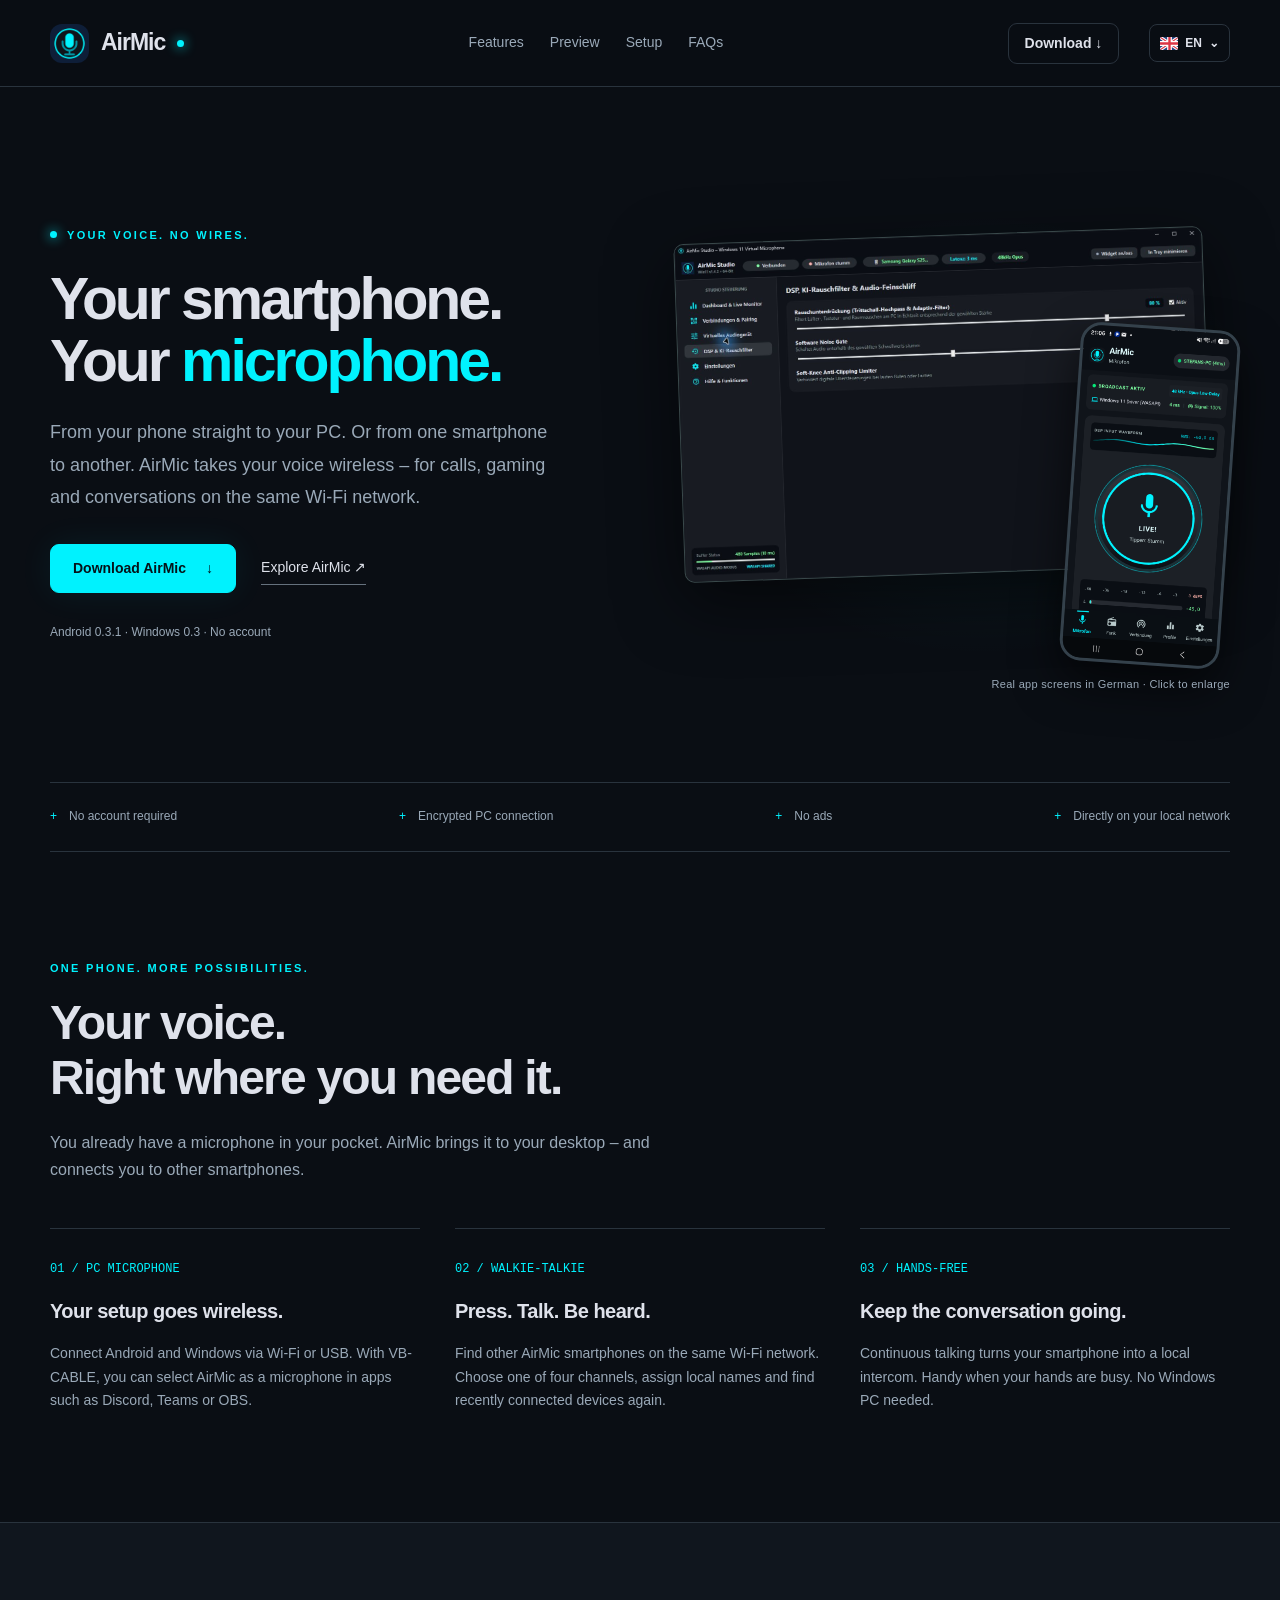
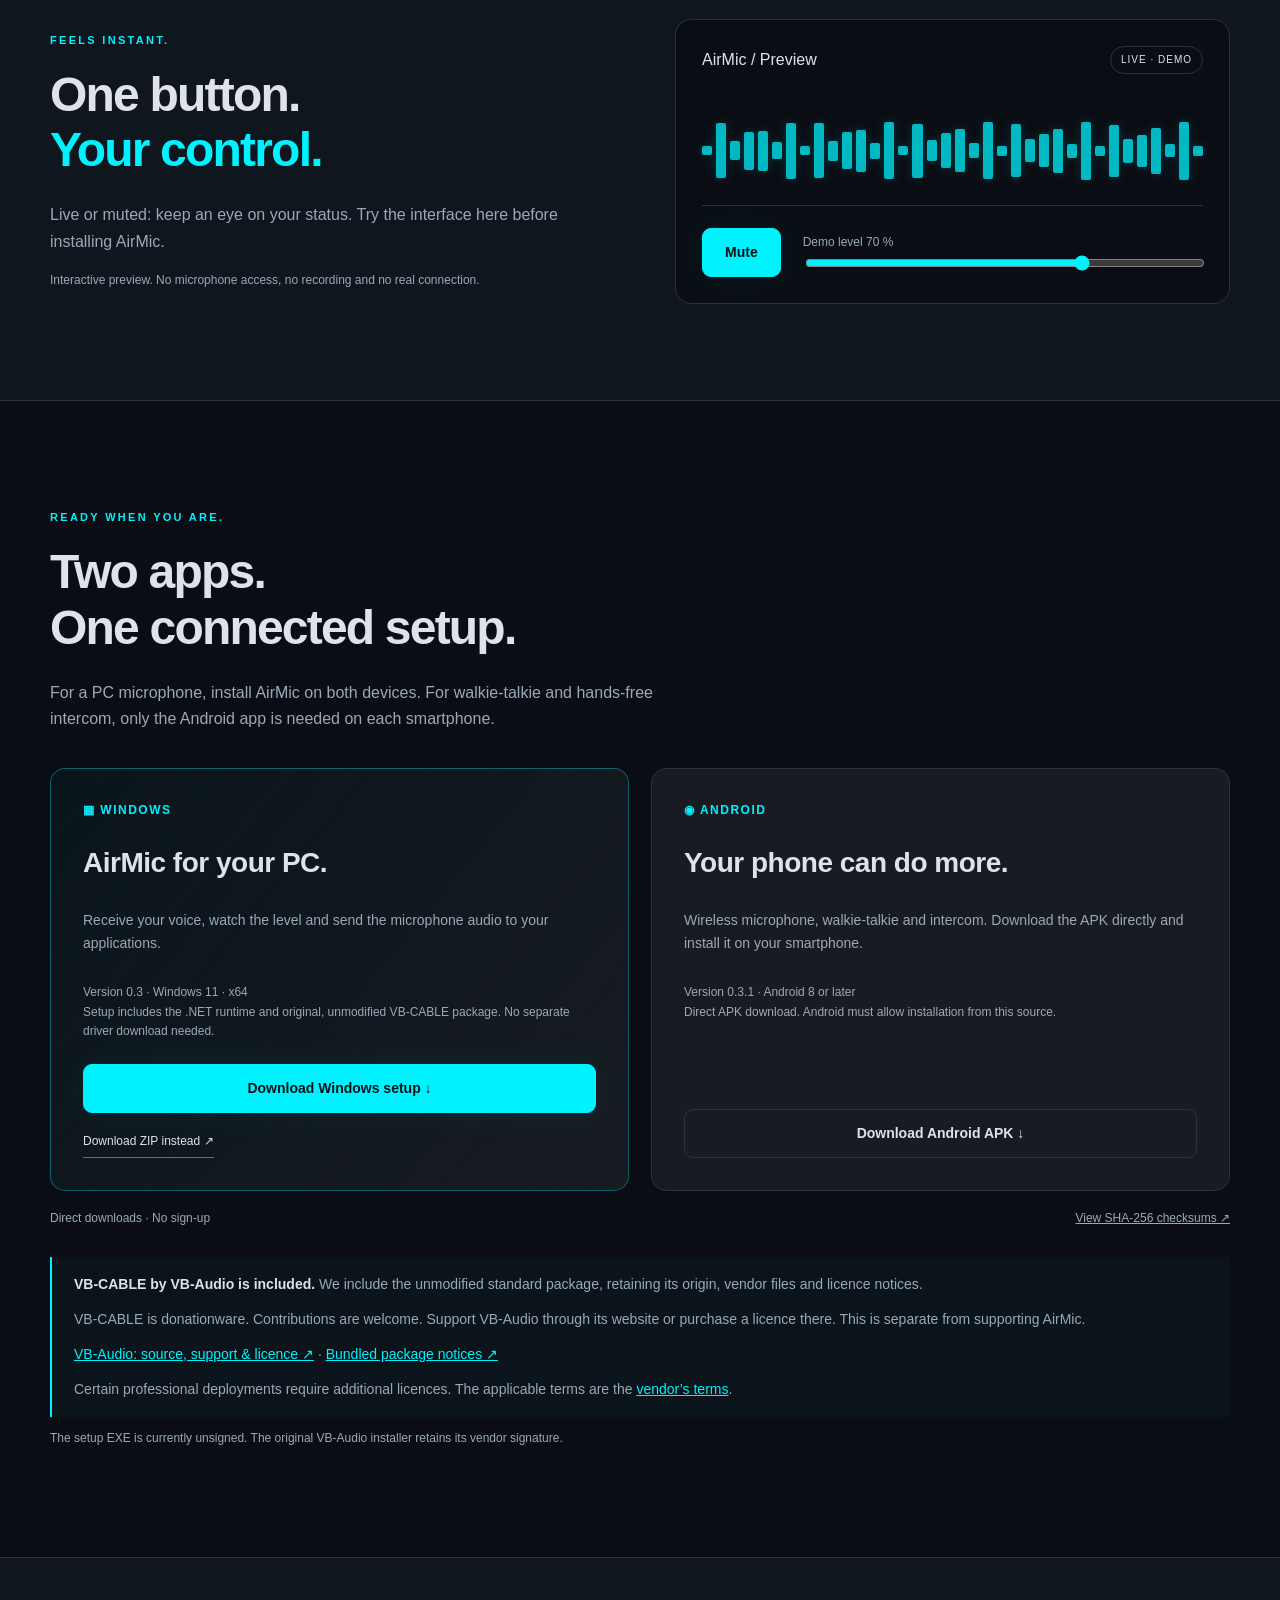
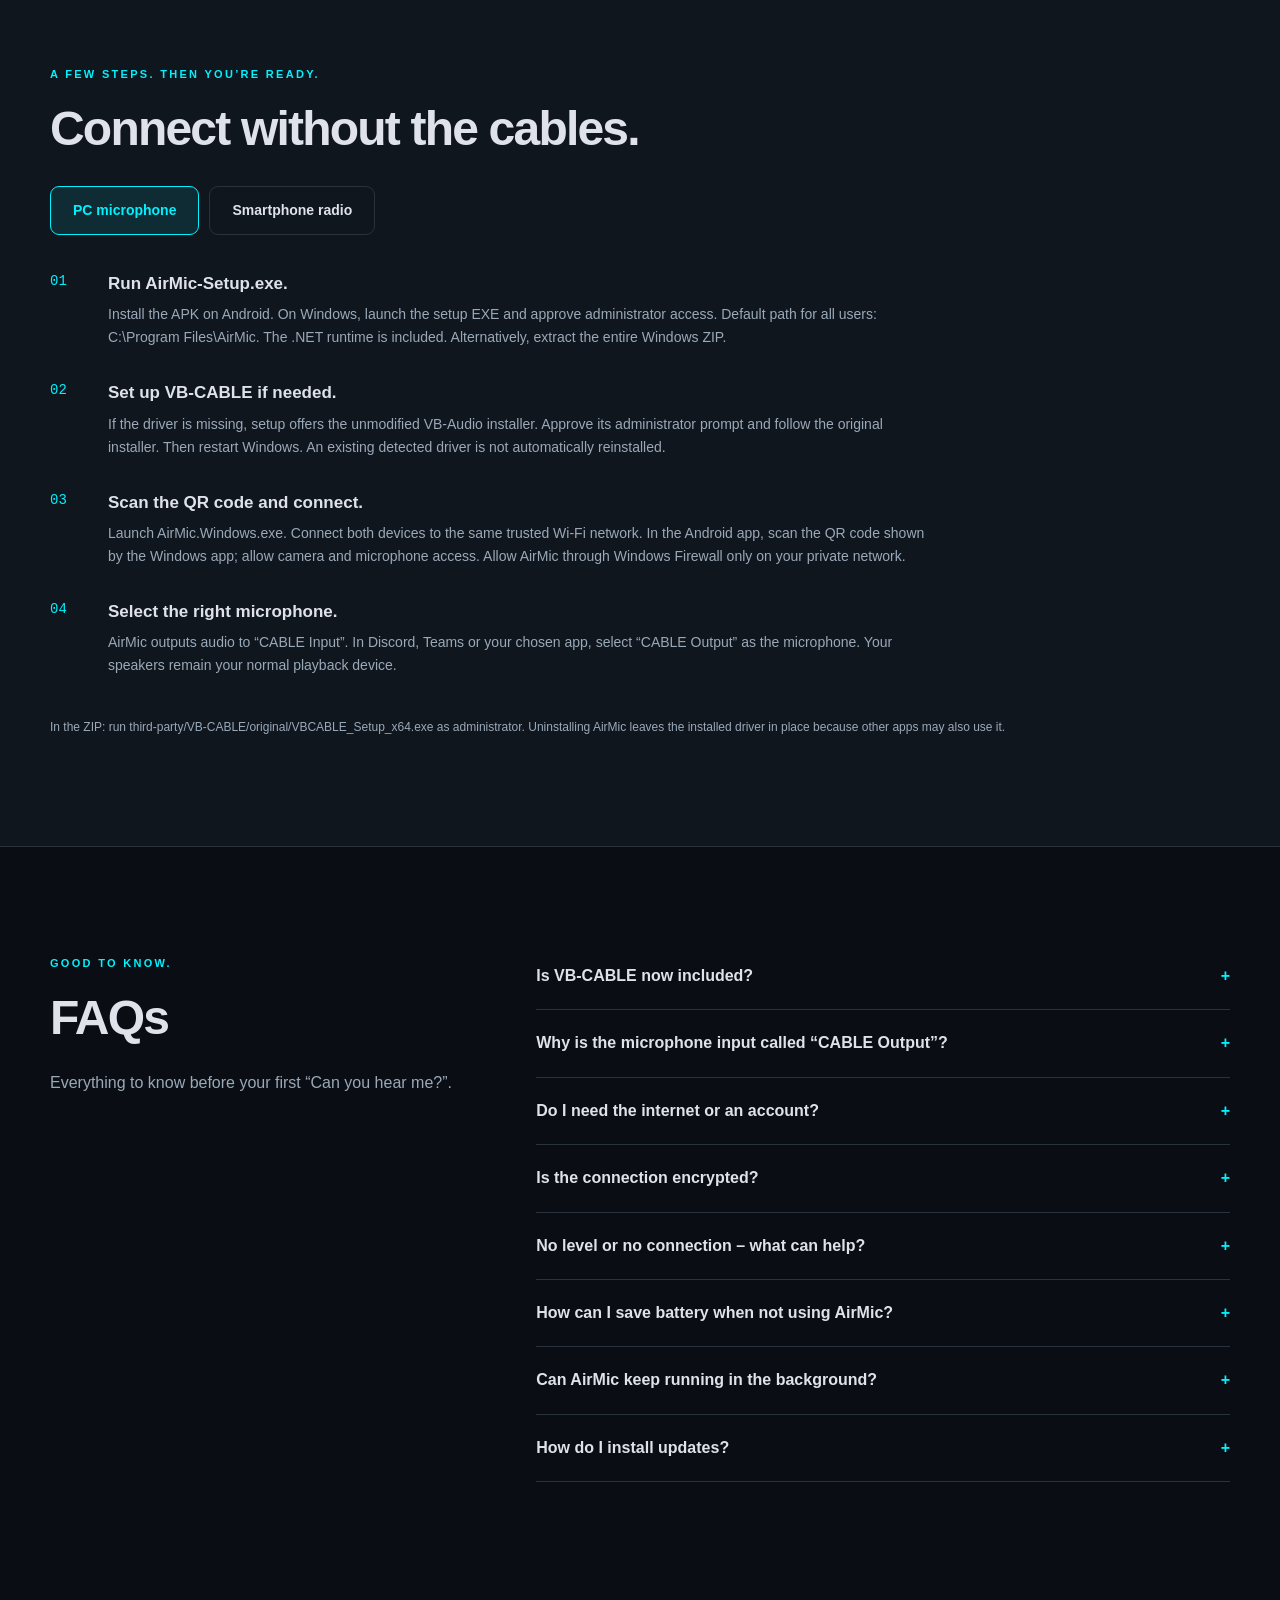
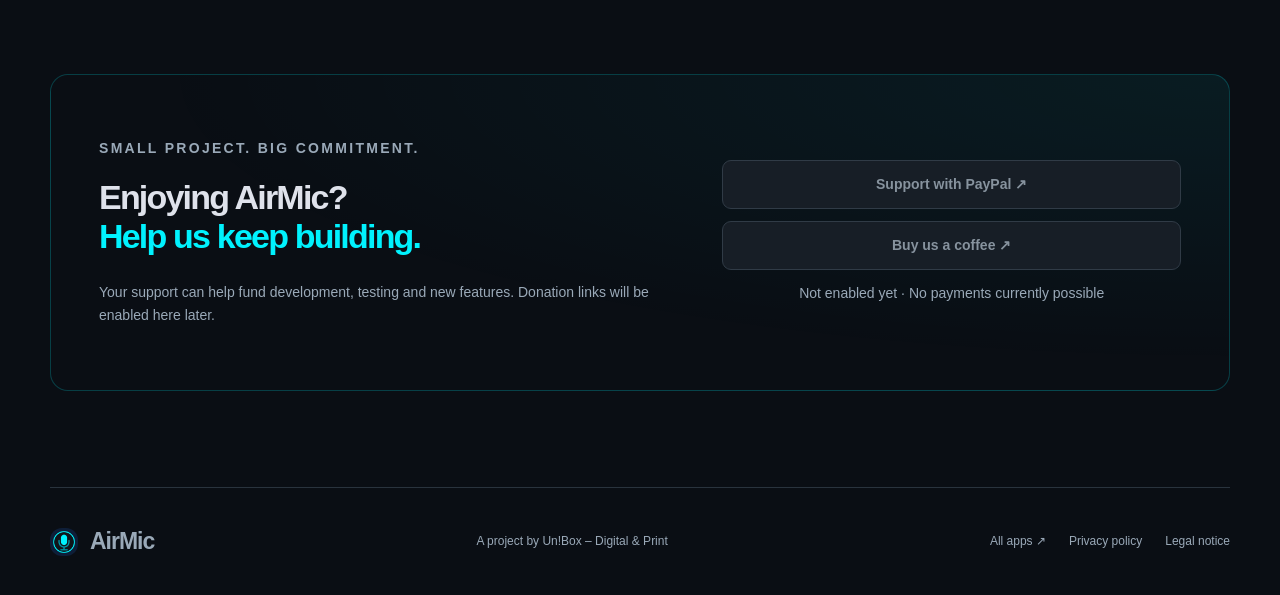
==== index.html @ b127cd31 "Show genuine app screenshots and release Android standby power fixes" ====
<!doctype html>
<html lang="de"><head><meta charset="utf-8"><meta name="viewport" content="width=device-width,initial-scale=1"><title>AirMic – Dein Smartphone. Dein Mikrofon.</title><meta name="description" content="Nutze dein Android-Smartphone als kabelloses Windows-Mikrofon oder als Walkie-Talkie. AirMic für Windows und Android herunterladen, verbinden und lossprechen."><meta name="theme-color" content="#0a0e14"><meta property="og:title" content="AirMic – Dein Smartphone. Dein Mikrofon."><meta property="og:description" content="Kabelloses PC-Mikrofon. Walkie-Talkie. Freisprechen. Entdecke AirMic für Android und Windows."><meta property="og:image" content="https://unbox-digital-printing.github.io/airmic/assets/airmic-logo.png"><meta property="og:type" content="website"><meta property="og:url" content="https://unbox-digital-printing.github.io/airmic/"><link rel="canonical" href="https://unbox-digital-printing.github.io/airmic/"><link rel="icon" href="assets/airmic-logo.png"><link rel="stylesheet" href="styles.css?v=20261116f"><script src="translations.js?v=6" defer></script><script src="i18n.js?v=2" defer></script><script defer src="app.js?v=2"></script></head><body>
<a class="skip" href="#main">Zum Inhalt</a>
<header><nav class="wrap" aria-label="Hauptnavigation"><a class="brand" href="#"><img src="assets/airmic-logo.png" width="39" height="39" alt="">AirMic<span class="dot" aria-hidden="true"></span></a><div class="links"><a href="#funktionen">Funktionen</a><a href="#vorschau">Vorschau</a><a href="#installation">Einrichtung</a><a href="#faq">FAQs</a></div><a class="button small" href="#download">Download ↓</a><details class="language-menu" data-no-i18n><summary aria-label="Sprache wählen / Choose language"><img id="language-flag" src="assets/flags/de.svg" width="18" height="13" alt=""><span id="language-code">DE</span><span aria-hidden="true">⌄</span></summary><div class="language-options"><button type="button" data-language="de" lang="de" aria-pressed="true"><img src="assets/flags/de.svg" width="20" height="14" alt="">Deutsch<span>DE</span></button><button type="button" data-language="en" lang="en" aria-pressed="false"><img src="assets/flags/en.svg" width="20" height="14" alt="">English<span>EN</span></button><button type="button" data-language="fr" lang="fr" aria-pressed="false"><img src="assets/flags/fr.svg" width="20" height="14" alt="">Français<span>FR</span></button><button type="button" data-language="es" lang="es" aria-pressed="false"><img src="assets/flags/es.svg" width="20" height="14" alt="">Español<span>ES</span></button></div></details></nav></header>
<main id="main"><section class="hero wrap"><div><p class="eyebrow"><span class="dot"></span> DEINE STIMME. OHNE KABEL.</p><h1>Dein Smartphone.<br>Dein <em>Mikrofon.</em></h1><p class="lead">Vom Handy direkt auf den PC. Oder von Smartphone zu Smartphone. AirMic macht deine Stimme kabellos – für Calls, Gaming und Gespräche im gleichen WLAN.</p><div class="actions"><a class="button primary" href="#download">AirMic herunterladen <span>↓</span></a><a class="text-link" href="#vorschau">AirMic erleben ↗</a></div><p class="fine">Android 0.3.1 · Windows 0.3 · Ohne Konto</p></div><div class="studio real-studio" aria-label="Echte Screenshots aus AirMic für Windows und Android"><a class="real-desktop" href="assets/windows-app.jpg" target="_blank" rel="noopener noreferrer" aria-label="Windows-Screenshot vergrößern"><img src="assets/windows-app.jpg" width="1366" height="873" alt="Original-Screenshot von AirMic Studio für Windows mit DSP-Einstellungen"></a><a class="real-phone" href="assets/android-app.png" target="_blank" rel="noopener noreferrer" aria-label="Android-Screenshot vergrößern"><img src="assets/android-app.png" width="1080" height="2340" alt="Original-Screenshot der AirMic-Android-App im Mikrofonmodus"></a><p class="real-caption">Echte App-Ansichten auf Deutsch · Zum Vergrößern anklicken</p></div></section>
<div class="wrap trust"><span>Kein Benutzerkonto</span><span>PC-Verbindung verschlüsselt</span><span>Keine Werbung</span><span>Direkt im lokalen Netzwerk</span></div>
<section class="content wrap" id="funktionen"><p class="eyebrow">EIN HANDY. MEHR MÖGLICHKEITEN.</p><h2>Deine Stimme.<br>Genau da, wo du sie brauchst.</h2><p class="section-intro">Ein Mikrofon hast du schon in der Tasche. AirMic bringt es auf deinen Desktop – und verbindet dich mit anderen Smartphones.</p><div class="grid3"><article class="feature"><span class="num">01 / PC-MIKROFON</span><h3>Dein Setup wird kabellos.</h3><p>Verbinde Android und Windows per WLAN oder USB. Mit VB-CABLE lässt sich AirMic als Mikrofon in Anwendungen wie Discord, Teams oder OBS auswählen.</p></article><article class="feature"><span class="num">02 / WALKIE-TALKIE</span><h3>Drücken. Sprechen. Ankommen.</h3><p>Finde andere AirMic-Smartphones im selben WLAN. Wähle einen von vier Kanälen, vergib lokale Namen und finde kürzlich verbundene Geräte wieder.</p></article><article class="feature"><span class="num">03 / FREISPRECHEN</span><h3>Im Gespräch bleiben.</h3><p>Mit Dauersprechen wird aus dem Smartphone ein lokales Intercom. Praktisch, wenn die Hände gerade beschäftigt sind. Dafür brauchst du keinen Windows-PC.</p></article></div></section>
<section class="content preview-section" id="vorschau"><div class="wrap preview-layout"><div><p class="eyebrow">FÜHLT SICH DIREKT AN.</p><h2>Ein Button.<br><em>Deine Kontrolle.</em></h2><p class="section-intro">Live oder stumm: Behalte den Status im Blick. Probiere hier die Darstellung aus, bevor du AirMic installierst.</p><p class="fine">Interaktive Vorschau. Kein Mikrofonzugriff, keine Aufnahme und keine echte Verbindung.</p></div><div class="demo" id="demo"><div class="demo-head"><span>AirMic / Vorschau</span><span class="pill" id="demo-state" role="status">LIVE · DEMO</span></div><div class="wave" data-wave aria-hidden="true"></div><div class="demo-control"><button class="button primary" type="button" id="mute" aria-pressed="false">Stummschalten</button><label for="gain">Demo-Pegel <output id="gain-value">70 %</output><input id="gain" type="range" min="0" max="100" value="70"></label></div></div></div></section>
<section class="content wrap" id="download"><p class="eyebrow">BEREIT, WENN DU ES BIST.</p><h2>Zwei Apps.<br>Ein verbundenes Setup.</h2><p class="section-intro">Für das PC-Mikrofon installierst du AirMic auf beiden Geräten. Für Walkie-Talkie und Freisprechen genügt die Android-App auf den beteiligten Smartphones.</p><div class="downloads"><article class="card highlight"><span class="platform">▦ WINDOWS</span><h3>AirMic für deinen PC.</h3><p>Deine Stimme empfangen, den Pegel im Blick behalten und das Mikrofon an deine Anwendungen weitergeben.</p><p class="fine">Version 0.3 · Windows 11 · x64<br>Setup mit .NET-Laufzeit und unverändertem VB-CABLE-Paket. Kein separater Treiber-Download nötig.</p><a class="button primary" href="downloads/AirMic-Setup.exe" download>Windows-Setup herunterladen ↓</a><a class="text-link zip-alternative" href="downloads/AirMic-Windows.zip" download>ZIP als Alternative herunterladen ↗</a></article><article class="card"><span class="platform">◉ ANDROID</span><h3>Dein Handy kann mehr.</h3><p>Kabelloses Mikrofon, Walkie-Talkie und Intercom. Lade die APK direkt herunter und installiere sie auf deinem Smartphone.</p><p class="fine">Version 0.3.1 · Android 8 oder neuer<br>Direkter APK-Download. Die Installation aus dieser Quelle muss in Android erlaubt werden.</p><a class="button" href="downloads/AirMic.apk" download>Android-APK herunterladen ↓</a></article></div><div class="download-meta"><span>Direkte Downloads · Keine Anmeldung</span><a href="downloads/SHA256SUMS.txt">SHA-256-Prüfsummen ansehen ↗</a></div><div class="notice" id="vbcable"><strong>VB-CABLE von VB-Audio ist enthalten.</strong> Wir liefern das unveränderte Standardpaket mit. Herkunft, Herstellerdateien und Lizenzhinweise bleiben erhalten.<p>VB-CABLE ist Donationware. Beiträge sind willkommen. Unterstütze VB-Audio über die Herstellerseite oder erwirb dort eine Lizenz. Das ist unabhängig von einer Unterstützung für AirMic.</p><p><a href="https://vb-audio.com/Cable/" target="_blank" rel="noopener noreferrer">VB-Audio: Herkunft, Unterstützung & Lizenz ↗</a> · <a href="downloads/VB-CABLE-HINWEISE.txt">Hinweise zum mitgelieferten Paket ↗</a></p><p>Bei bestimmten professionellen Verteilungen sind zusätzliche Lizenzen erforderlich. Es gelten die <a href="https://vb-audio.com/Services/licensing.htm" target="_blank" rel="noopener noreferrer">Herstellerbedingungen</a>.</p></div><p class="fine">Die Setup-EXE ist derzeit nicht digital signiert. Der Original-VB-Audio-Installer behält seine Herstellersignatur.</p></section>
<section class="content preview-section" id="installation"><div class="wrap"><p class="eyebrow">WENIGE SCHRITTE. DANN GEHT’S LOS.</p><h2>Verbinden statt verkabeln.</h2><div class="tabs" role="tablist" aria-label="Einrichtung wählen"><button class="button tab" id="pc-tab" role="tab" aria-selected="true" aria-controls="pc-steps" tabindex="0">PC-Mikrofon</button><button class="button tab" id="radio-tab" role="tab" aria-selected="false" aria-controls="radio-steps" tabindex="-1">Smartphone-Funk</button></div><div id="pc-steps" role="tabpanel" aria-labelledby="pc-tab"><ol class="steps"><li><strong>AirMic-Setup.exe ausführen.</strong>APK auf Android installieren. Unter Windows die Setup-EXE starten und die Administratorabfrage bestätigen. Standardpfad für alle Benutzer: C:\Program Files\AirMic. Die .NET-Laufzeit ist enthalten. Alternativ die Windows-ZIP vollständig entpacken.</li><li><strong>VB-CABLE bei Bedarf einrichten.</strong>Fehlt der Treiber, bietet das Setup den unveränderten VB-Audio-Installer an. Bestätige dessen Administratorabfrage und folge dem Original-Installer. Danach Windows neu starten. Ein erkannter vorhandener Treiber wird nicht automatisch neu installiert.</li><li><strong>QR-Code scannen und verbinden.</strong>AirMic.Windows.exe starten. Beide Geräte ins gleiche vertrauenswürdige WLAN bringen. In der Android-App den QR-Code der Windows-App scannen; Kamera- und Mikrofonberechtigung erlauben. AirMic in der Windows-Firewall nur für dein privates Netzwerk freigeben.</li><li><strong>Das richtige Mikrofon auswählen.</strong>AirMic gibt Audio an „CABLE Input“ aus. In Discord, Teams oder deiner Zielanwendung „CABLE Output“ als Mikrofon wählen. Deine Lautsprecher bleiben dein normales Wiedergabegerät.</li></ol><p class="fine">In der ZIP: third-party/VB-CABLE/original/VBCABLE_Setup_x64.exe als Administrator ausführen. Bei einer AirMic-Deinstallation bleibt der installierte Treiber erhalten, da andere Apps ihn ebenfalls verwenden können.</p></div><div id="radio-steps" role="tabpanel" aria-labelledby="radio-tab" hidden><ol class="steps"><li><strong>AirMic auf den Smartphones installieren.</strong>Jedes beteiligte Gerät benötigt die Android-App und Mikrofonzugriff.</li><li><strong>Gemeinsames WLAN und gleichen Kanal wählen.</strong>Den Funkbereich öffnen, denselben Kanal einstellen und die lokale Suche nutzen. Gastnetzwerke mit Geräte-Isolation verhindern die Verbindung.</li><li><strong>Drücken oder freisprechen.</strong>Für Walkie-Talkie die Sprechtaste halten. Für längere Gespräche Dauersprechen aktivieren. Gefundene Smartphones lassen sich lokal umbenennen.</li></ol><div class="notice">Smartphone-Funk ist ein offener lokaler WLAN-Modus ohne Gruppenverschlüsselung. Verwende ihn nur in einem vertrauenswürdigen Netzwerk.</div></div></div></section>
<section class="content wrap" id="faq"><div class="faq-grid"><div><p class="eyebrow">GUT ZU WISSEN.</p><h2>FAQs</h2><p class="section-intro">Alles Wichtige vor dem ersten „Hörst du mich?“.</p></div><div><details><summary>Ist VB-CABLE jetzt enthalten?</summary><p>Ja. Windows-Setup und Windows-ZIP enthalten das unveränderte Standard-VB-CABLE-Paket von VB-Audio. Die EXE führt bei Bedarf zum Original-Installer; in der ZIP liegt er unter third-party/VB-CABLE/original. VB-CABLE ist Donationware. Unterstütze VB-Audio über die Herstellerseite oder erwirb dort eine Lizenz. Für Smartphone-Funk ist der Treiber nicht nötig.</p></details><details><summary>Warum heißt der Mikrofoneingang „CABLE Output“?</summary><p>AirMic spielt die empfangene Stimme in den virtuellen Eingang „CABLE Input“. VB-CABLE stellt diese Stimme auf der anderen Seite als Aufnahmegerät „CABLE Output“ bereit. Diesen Ausgang wählst du in deiner Gesprächs- oder Aufnahme-App als Mikrofon.</p></details><details><summary>Brauche ich Internet oder ein Konto?</summary><p>Für die lokale Verbindung brauchst du kein Konto und keinen Cloud-Audiodienst. Die Downloads benötigen Internet. Wenn du die optionale lokale Diktierfunktion nutzt, muss ihr Sprachmodell zunächst heruntergeladen werden. Die Erkennung läuft danach lokal auf dem PC.</p></details><details><summary>Ist die Verbindung verschlüsselt?</summary><p>Die gekoppelte Verbindung zwischen Android und Windows nutzt authentifizierte Verschlüsselung mit AES-256-GCM. Der QR-Code enthält die Kopplungsdaten und sollte privat bleiben. Smartphone-Funk ist davon getrennt: Er läuft offen im lokalen WLAN und bietet keine Gruppenverschlüsselung.</p></details><details><summary>Kein Pegel oder keine Verbindung – was hilft?</summary><p>Prüfe Mikrofon- und Kameraberechtigung, dass beide Geräte im gleichen WLAN sind und dass die Windows-Firewall AirMic im privaten Netzwerk zulässt. Ein Gast-WLAN kann Geräte voneinander isolieren. Starte beide Apps neu und kopple sie erneut per QR-Code. Prüfe danach die Auswahl von CABLE Input und CABLE Output.</p></details><details><summary>Wie spare ich Akku bei Nichtbenutzung?</summary><p>Ab Android-Version 0.3.1 pausieren im stummen PC-Mikrofonmodus Aufnahme, DSP und Audioübertragung. CPU- und WLAN-Hochleistungssperren werden dafür freigegeben. Die Steuerverbindung bleibt für die Wiederaufnahme bestehen. Aktive Funkbereitschaft ist weiterhin echter Empfang und benötigt Energie. Wenn du AirMic nicht brauchst, beende den jeweiligen Modus über die Benachrichtigung.</p></details><details><summary>Kann AirMic im Hintergrund weiterlaufen?</summary><p>Aktiviere die Hintergrundoption in der Android-App. Je nach Smartphone musst du zusätzlich die Akkuoptimierung für AirMic anpassen. Ein sichtbarer Vordergrunddienst zeigt an, wenn die App weiter aktiv ist.</p></details><details><summary>Wie installiere ich Updates?</summary><p>Lade die neue APK herunter und installiere sie über die vorhandene App. Die Paketkennung ist com.unbox_digital_print.airmic. Falls eine alte Ausgabe eine andere Paketkennung nutzt, handelt es sich für Android um eine separate App. Unter Windows die App beenden und die neue ZIP in einen eigenen Ordner entpacken.</p></details></div></div></section>
<section class="wrap content" id="unterstuetzen"><div class="support"><div><p class="eyebrow">KLEINES PROJEKT. VIEL HERZBLUT.</p><h2>AirMic gefällt dir?<br><em>Hilf beim Weiterbauen.</em></h2><p>Deine Unterstützung kann Entwicklung, Tests und neue Funktionen ermöglichen. Die Spendenlinks werden hier später freigeschaltet.</p></div><div class="support-actions"><button type="button" class="button" data-support="paypal" disabled>Mit PayPal unterstützen ↗</button><button type="button" class="button" data-support="buyMeACoffee" disabled>Einen Kaffee spendieren ↗</button><p class="fine" id="support-status">Noch nicht aktiviert · Aktuell keine Zahlungen möglich</p></div></div></section></main>
<footer class="wrap footer"><a class="brand" href="#"><img src="assets/airmic-logo.png" width="28" height="28" alt="">AirMic</a><span>Ein Projekt von Un!Box – Digital & Print</span><div class="footer-links"><a href="https://unbox-digital-printing.github.io/apps/">Alle Apps ↗</a><a href="privacy.html">Datenschutzerklärung</a><a href="impressum.html">Impressum</a></div></footer></body></html>
---- styles.css ----
:root{color-scheme:dark;--bg:#0a0e14;--panel:#181c22;--text:#dfe2eb;--muted:#9aa9b8;--cyan:#00f2fe;--line:#29333d;--green:#7dffa2;font-family:Inter,Segoe UI,Arial,sans-serif}*{box-sizing:border-box}html{scroll-behavior:smooth;scroll-padding-top:100px}body{margin:0;background:var(--bg);color:var(--text);line-height:1.65}a{color:inherit;text-decoration:none}button,input{font:inherit}button,a,input{touch-action:manipulation}button{cursor:pointer}button:disabled{cursor:not-allowed}a:focus-visible,button:focus-visible,summary:focus-visible,input:focus-visible{outline:3px solid var(--cyan);outline-offset:5px}a:hover{color:var(--cyan)}.wrap{width:min(1180px,calc(100% - 64px));margin:auto}.skip{position:absolute;top:-80px;background:var(--cyan);color:#000;padding:12px;z-index:10}.skip:focus{top:10px}header{border-bottom:1px solid var(--line);background:#0a0e14e8;position:sticky;top:0;z-index:5;backdrop-filter:blur(15px)}nav{display:flex;align-items:center;gap:30px;min-height:86px}.brand{display:flex;align-items:center;gap:12px;font-size:23px;letter-spacing:-1px;font-weight:800}.brand img{border-radius:12px}nav .links{display:flex;gap:26px;margin:auto;font-size:14px;color:var(--muted)}.button{display:inline-flex;justify-content:center;align-items:center;gap:20px;border:1px solid var(--line);background:transparent;border-radius:9px;padding:13px 22px;font-size:14px;font-weight:650;color:var(--text);line-height:1.5}.primary{background:var(--cyan);color:#051319;border-color:var(--cyan);box-shadow:0 0 35px #00f2fe12}.primary:hover{background:#a7fbff;color:#071319}.small{padding:9px 16px}.hero{display:grid;grid-template-columns:1.05fr 1fr;gap:50px;align-items:center;min-height:695px;padding-top:76px;padding-bottom:76px}.eyebrow{font-size:11px;font-weight:700;letter-spacing:2.3px;color:var(--cyan);text-transform:uppercase;display:flex;gap:10px;align-items:center}.dot{display:inline-block;width:7px;height:7px;border-radius:50%;background:var(--cyan);box-shadow:0 0 12px var(--cyan)}h1{font-size:clamp(46px,5.7vw,77px);line-height:1.06;letter-spacing:-4px;margin:24px 0;font-weight:800}em{font-style:normal;color:var(--cyan)}.lead{font-size:18px;color:var(--muted);max-width:500px;line-height:1.8}.actions{display:flex;align-items:center;gap:25px;flex-wrap:wrap;margin:30px 0}.text-link{font-size:14px;border-bottom:1px solid #65717d;padding:5px 0}.fine{font-size:12px;color:var(--muted)}.studio{position:relative;min-height:460px;display:flex;align-items:center;justify-content:flex-end;background:radial-gradient(ellipse at 55% 50%,#00f2fe12,transparent 67%)}.desktop{width:90%;border:1px solid #3a494b;border-radius:14px;background:#10171f;box-shadow:0 24px 70px #0008;overflow:hidden;transform:perspective(1000px) rotateY(-7deg)}.windowbar{padding:13px 16px;border-bottom:1px solid var(--line);display:flex;justify-content:space-between;font-size:10px;color:var(--muted)}.lights{letter-spacing:4px;color:#60717d}.desktop-main{padding:22px 24px 26px}.mini-label{font-size:9px;color:var(--muted);letter-spacing:1.3px}.device-title{font-size:19px;font-weight:650;margin:10px 0 3px}.status{color:var(--green);font-size:11px}.wave{height:94px;display:flex;align-items:center;gap:4px;margin:22px 0;border-bottom:1px solid var(--line)}.wave i{display:block;flex:1;background:var(--cyan);border-radius:2px;height:var(--h);opacity:.75;box-shadow:0 0 10px #00f2fe35;animation:signal 1.3s ease-in-out infinite alternate;animation-delay:var(--d)}@keyframes signal{to{transform:scaleY(.35);opacity:.35}}.phone{position:absolute;bottom:5px;left:-2px;width:160px;border:5px solid #34414b;border-radius:29px;background:#10141a;box-shadow:0 25px 45px #0009;transform:rotate(-7deg);padding:12px 10px;text-align:center}.notch{width:44px;height:5px;background:#35414b;border-radius:20px;margin:0 auto 14px}.phone-brand{font-size:12px;font-weight:750}.mic{border:1px solid #00f2fe66;box-shadow:0 0 25px #00f2fe20;border-radius:50%;width:87px;height:87px;display:grid;place-items:center;margin:25px auto 12px;color:var(--cyan)}.mic svg{width:34px;fill:none;stroke:currentColor;stroke-width:1.6}.phone p{font-size:9px;color:var(--muted)}.phone strong{font-size:15px;color:var(--cyan)}.mock-caption{position:absolute;bottom:-26px;right:5px;font-size:10px;letter-spacing:1px;color:var(--muted)}.studio-foot{display:flex;justify-content:space-between;font-size:10px;color:var(--muted)}.trust{border-top:1px solid var(--line);border-bottom:1px solid var(--line);padding:24px 0;display:flex;justify-content:space-between;gap:18px;font-size:12px;color:var(--muted)}.trust span:before{content:'+';color:var(--cyan);margin-right:12px}section.content{padding:96px 0}h2{font-size:clamp(31px,4vw,48px);line-height:1.15;letter-spacing:-1.8px;margin:18px 0 25px}h3{font-size:20px;letter-spacing:-.5px;margin:15px 0 12px}.section-intro{color:var(--muted);max-width:640px}.grid3{display:grid;grid-template-columns:repeat(3,1fr);gap:35px;margin-top:45px}.feature{border-top:1px solid var(--line);padding-top:25px}.num{font-size:12px;color:var(--cyan);font-family:Consolas,monospace}.feature p,.card p{color:var(--muted);font-size:14px}.preview-section{background:#10161e;border-top:1px solid var(--line);border-bottom:1px solid var(--line)}.preview-layout{display:grid;grid-template-columns:1fr 1fr;gap:70px;align-items:center}.demo{border:1px solid var(--line);background:#0a0e14;border-radius:16px;padding:26px}.demo-head{display:flex;justify-content:space-between;gap:15px;align-items:center}.pill{font-size:10px;letter-spacing:1px;border:1px solid var(--line);padding:5px 10px;border-radius:20px}.demo .wave{height:110px}.demo.muted .wave i{animation:none;height:3px!important;background:#ffba38}.demo.muted #demo-state{color:#ffba38}.demo-control{display:flex;align-items:center;gap:22px}.demo-control label{font-size:12px;color:var(--muted);flex:1}.demo-control input{display:block;width:100%;accent-color:var(--cyan)}.downloads{display:grid;grid-template-columns:1fr 1fr;gap:22px;margin-top:35px}.card{background:var(--panel);border:1px solid var(--line);border-radius:15px;padding:32px;display:flex;flex-direction:column;align-items:flex-start}.card.highlight{border-color:#00f2fe55;background:linear-gradient(130deg,#00f2fe08,var(--panel))}.platform{font-size:12px;font-weight:600;letter-spacing:1.5px;color:var(--cyan)}.card h3{font-size:28px;margin:20px 0 8px}.card .button{margin-top:auto;width:100%}.card .fine{font-size:12px;margin:14px 0 22px}.download-meta{display:flex;justify-content:space-between;gap:20px;margin-top:18px;font-size:12px;color:var(--muted)}.download-meta a{text-decoration:underline}.notice{border-left:2px solid var(--cyan);padding:16px 22px;background:#00f2fe06;margin-top:28px;font-size:14px;color:var(--muted)}.notice strong{color:var(--text)}.tabs{display:flex;gap:10px;margin:30px 0}.tab[aria-selected=true]{background:#00f2fe18;border-color:var(--cyan);color:var(--cyan)}[hidden]{display:none!important}.steps{list-style:none;counter-reset:steps;padding:0;max-width:880px}.steps li{counter-increment:steps;position:relative;padding:5px 0 25px 58px;color:var(--muted);font-size:14px}.steps li:before{content:'0' counter(steps);position:absolute;left:0;top:5px;color:var(--cyan);font-family:Consolas,monospace}.steps strong{color:var(--text);display:block;font-size:17px;margin-bottom:5px}.steps a:not(.button),.legal a:not(.button),.notice a:not(.button){color:var(--cyan);text-decoration:underline}.faq-grid{display:grid;grid-template-columns:.75fr 1.25fr;gap:70px}details{border-bottom:1px solid var(--line);padding:20px 0}summary{cursor:pointer;list-style:none;display:flex;justify-content:space-between;font-size:16px;font-weight:600;gap:20px}summary:after{content:'+';color:var(--cyan)}details[open] summary:after{content:'−'}details p{font-size:14px;color:var(--muted);padding-right:25px}.support{padding:48px;border:1px solid #00f2fe35;border-radius:18px;background:radial-gradient(ellipse at top right,#00f2fe10,transparent 65%);display:grid;grid-template-columns:1fr .8fr;gap:50px;align-items:center}.support h2{font-size:34px}.support p{color:var(--muted);font-size:14px}.support-actions{display:flex;flex-direction:column;gap:12px}.support-actions button{color:#87939e;background:#171e26;border-color:#303b46}.support-actions .fine{margin:0;text-align:center}.footer{display:flex;justify-content:space-between;align-items:center;gap:30px;border-top:1px solid var(--line);padding:35px 0;color:var(--muted);font-size:12px}.footer-links{display:flex;gap:23px;flex-wrap:wrap}.legal{padding-top:70px;padding-bottom:80px;max-width:820px}.legal h1{font-size:50px;letter-spacing:-2px}.legal h2{font-size:26px;margin-top:40px}.legal p{color:var(--muted)}
@media(max-width:950px){nav .links{gap:15px}nav{gap:15px}.hero{gap:25px}h1{letter-spacing:-2.5px}.phone{width:140px;left:-10px}.desktop-main{padding:18px}.preview-layout,.faq-grid{gap:35px}.support{gap:25px;padding:30px}}
@media(max-width:700px){.wrap{width:calc(100% - 36px)}nav{min-height:72px}.brand{font-size:20px}nav .links{display:none}nav>.button{margin-left:auto}.hero{grid-template-columns:1fr;gap:20px;padding:46px 0 55px;min-height:0}h1{font-size:57px}.lead{font-size:16px}.studio{min-height:360px;margin:0 10px 30px}.desktop{width:85%}.phone{width:140px;bottom:0;left:0}.trust{flex-wrap:wrap;gap:14px}.trust span{width:45%}section.content{padding:65px 0}.grid3,.preview-layout,.downloads,.faq-grid,.support{grid-template-columns:1fr}.grid3{gap:20px;margin-top:25px}.feature{padding-top:20px}.preview-layout{gap:25px}.card{padding:25px}.download-meta,.footer{flex-direction:column;gap:15px;align-items:flex-start}.support{padding:25px;gap:15px}.tabs{flex-wrap:wrap}.legal h1{font-size:39px}.demo-control{gap:14px}.button{gap:12px}.mock-caption{font-size:9px}}
@media(prefers-reduced-motion:reduce){html{scroll-behavior:auto}*,*:before,*:after{animation:none!important;transition:none!important}}
h1{font-size:clamp(46px,4.6vw,64px);letter-spacing:-3px}@media(max-width:700px){h1{font-size:43px;letter-spacing:-2px}}

/* Windows-style title bar in the illustrative desktop preview. */
.windowbar{padding:0 0 0 13px;min-height:36px;background:#19222b;color:#dfe2eb;font-size:11px}
.window-app{display:flex;gap:8px;align-items:center;white-space:nowrap}
.window-app img{border-radius:3px}
.caption-controls{display:flex;align-items:center;align-self:stretch;margin-left:auto}
.caption-controls>span{position:relative;display:block;width:36px;min-height:36px}
.caption-minimize:before{content:'';position:absolute;width:9px;height:1px;background:#b9c3cc;left:14px;top:18px}
.caption-maximize:before{content:'';position:absolute;width:9px;height:9px;border:1px solid #b9c3cc;left:13px;top:13px}
.caption-close:before,.caption-close:after{content:'';position:absolute;width:12px;height:1px;background:#b9c3cc;left:12px;top:18px;transform:rotate(45deg)}
.caption-close:after{transform:rotate(-45deg)}
/* Same four-language switcher as the VPN Indicator site. */
.language-menu{position:relative;margin:0;padding:0;border:0;flex-shrink:0}
.language-menu summary{display:flex;align-items:center;gap:7px;border:1px solid var(--line);border-radius:8px;padding:9px 10px;font-size:12px;line-height:1.5;white-space:nowrap}
.language-menu summary:after{content:none}
.language-menu img{object-fit:cover;flex-shrink:0;border-radius:2px}
.language-options{position:absolute;right:0;top:calc(100% + 9px);min-width:190px;padding:7px;border:1px solid var(--line);border-radius:10px;background:#181c22;box-shadow:0 16px 45px #0009;z-index:12}
.language-options button{display:flex;align-items:center;gap:10px;width:100%;text-align:left;border:0;border-radius:6px;background:transparent;color:var(--text);padding:10px;font-size:13px}
.language-options button span{margin-left:auto;font-size:10px;color:var(--muted)}
.language-options button:hover,.language-options button[aria-pressed=true]{background:#00f2fe12;color:var(--cyan)}
.language-toolbar{display:flex;justify-content:flex-end;padding-top:24px}
.language-toolbar+.legal{padding-top:28px}
@media(max-width:950px){nav .links{gap:16px}nav{gap:18px}}
@media(max-width:700px){nav{gap:10px}.language-menu summary{padding:9px 8px}}
@media(max-width:420px){nav .brand .dot{display:none}nav .brand{gap:8px;font-size:19px}nav .brand img{width:32px;height:32px}nav>.button{padding:9px 12px}}
@media(max-width:420px){nav{gap:8px}nav>.button{padding:9px 8px;white-space:nowrap}nav .language-menu summary{gap:5px;font-size:11px}}
.zip-alternative{margin-top:14px;font-size:12px}.language-menu[open] summary:after{content:none}.notice p{margin:12px 0 0}

/* Unmodified, genuine app captures instead of the illustrative phone/PC mockup. */
.real-studio{min-height:470px;display:block}
.real-desktop{position:absolute;left:0;top:35px;width:96%;border:1px solid #3a494b;border-radius:10px;overflow:hidden;box-shadow:0 20px 65px #0008;transform:rotate(-2deg)}
.real-desktop img,.real-phone img{display:block;width:100%;height:auto}
.real-phone{position:absolute;right:0;bottom:4px;width:29%;border:3px solid #34414b;border-radius:21px;overflow:hidden;box-shadow:0 20px 45px #0009;transform:rotate(4deg)}
.real-caption{position:absolute;bottom:-35px;left:0;right:0;color:var(--muted);font-size:11px;letter-spacing:.3px;text-align:right}
@media(max-width:700px){.real-studio{min-height:355px;margin:5px 0 40px}.real-desktop{top:25px;width:97%}.real-phone{width:30%;bottom:2px;border-radius:15px}.real-caption{bottom:-32px;font-size:10px;text-align:left}}
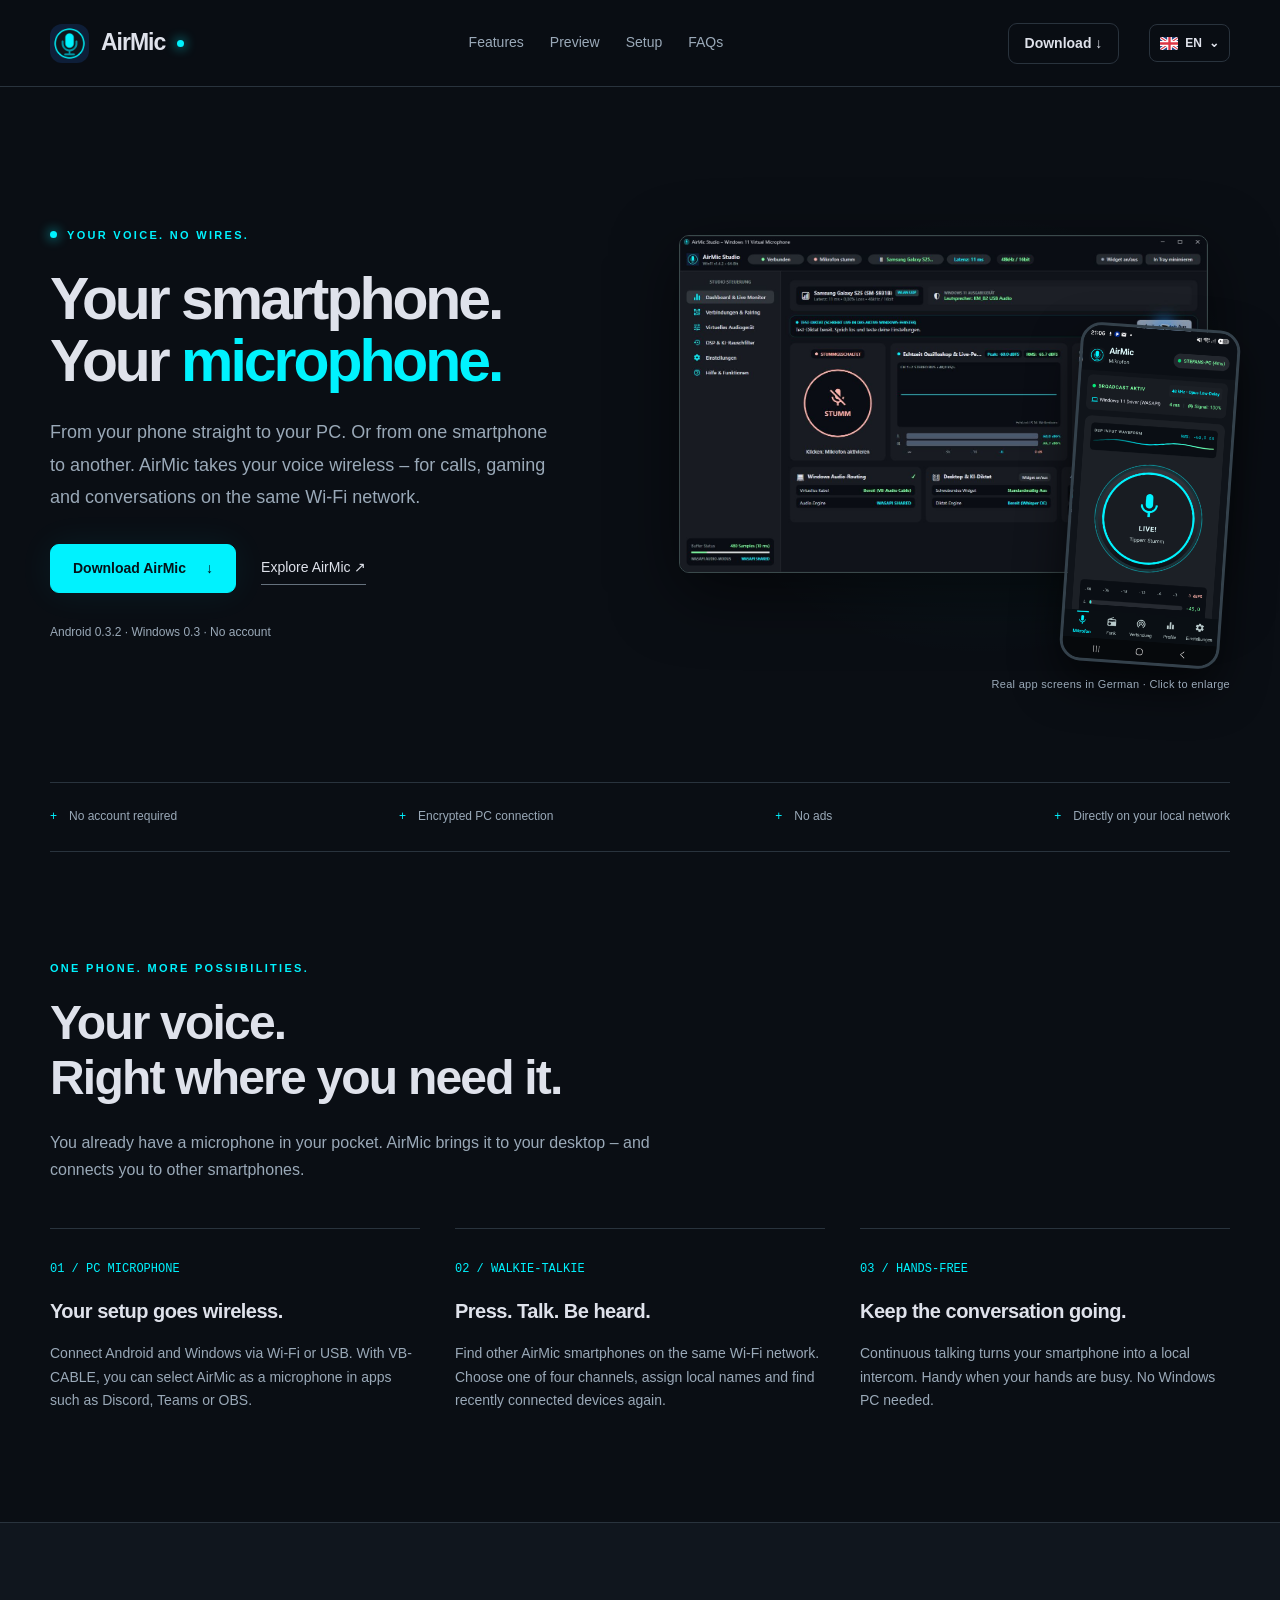
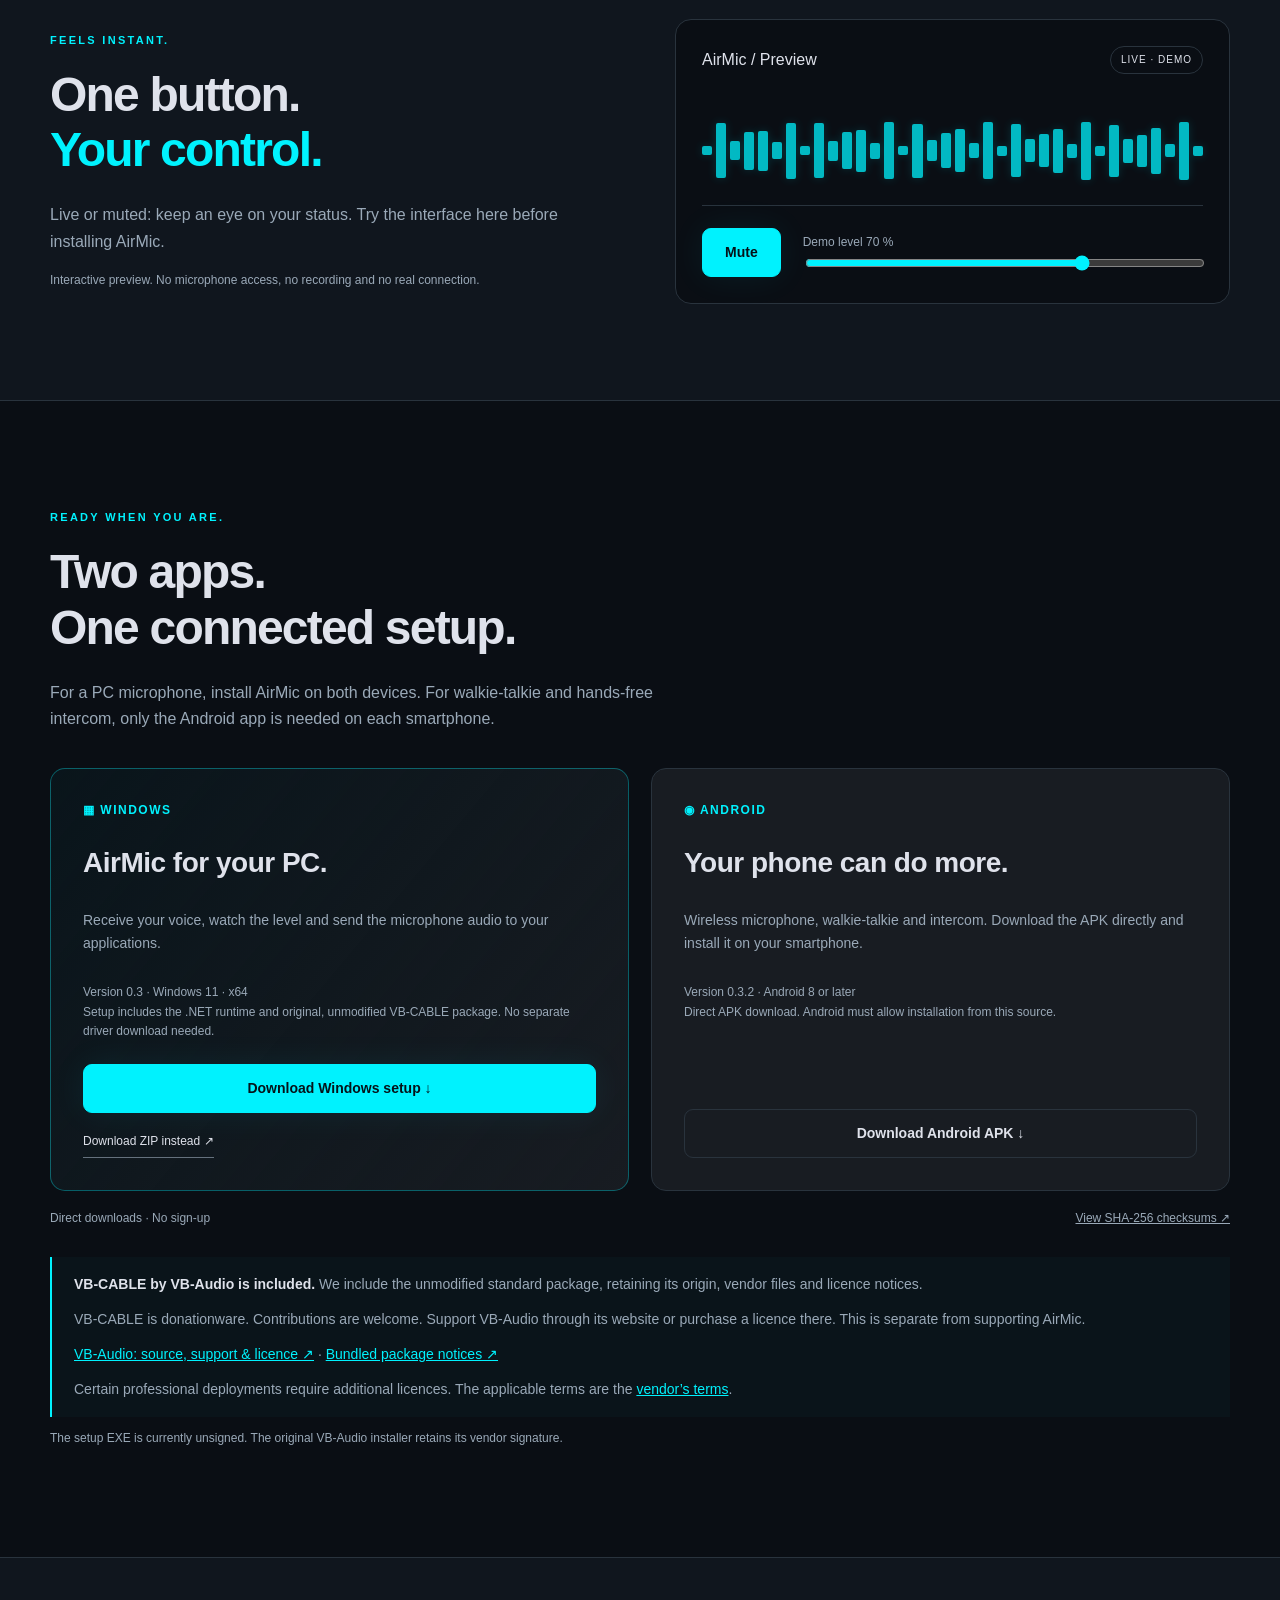
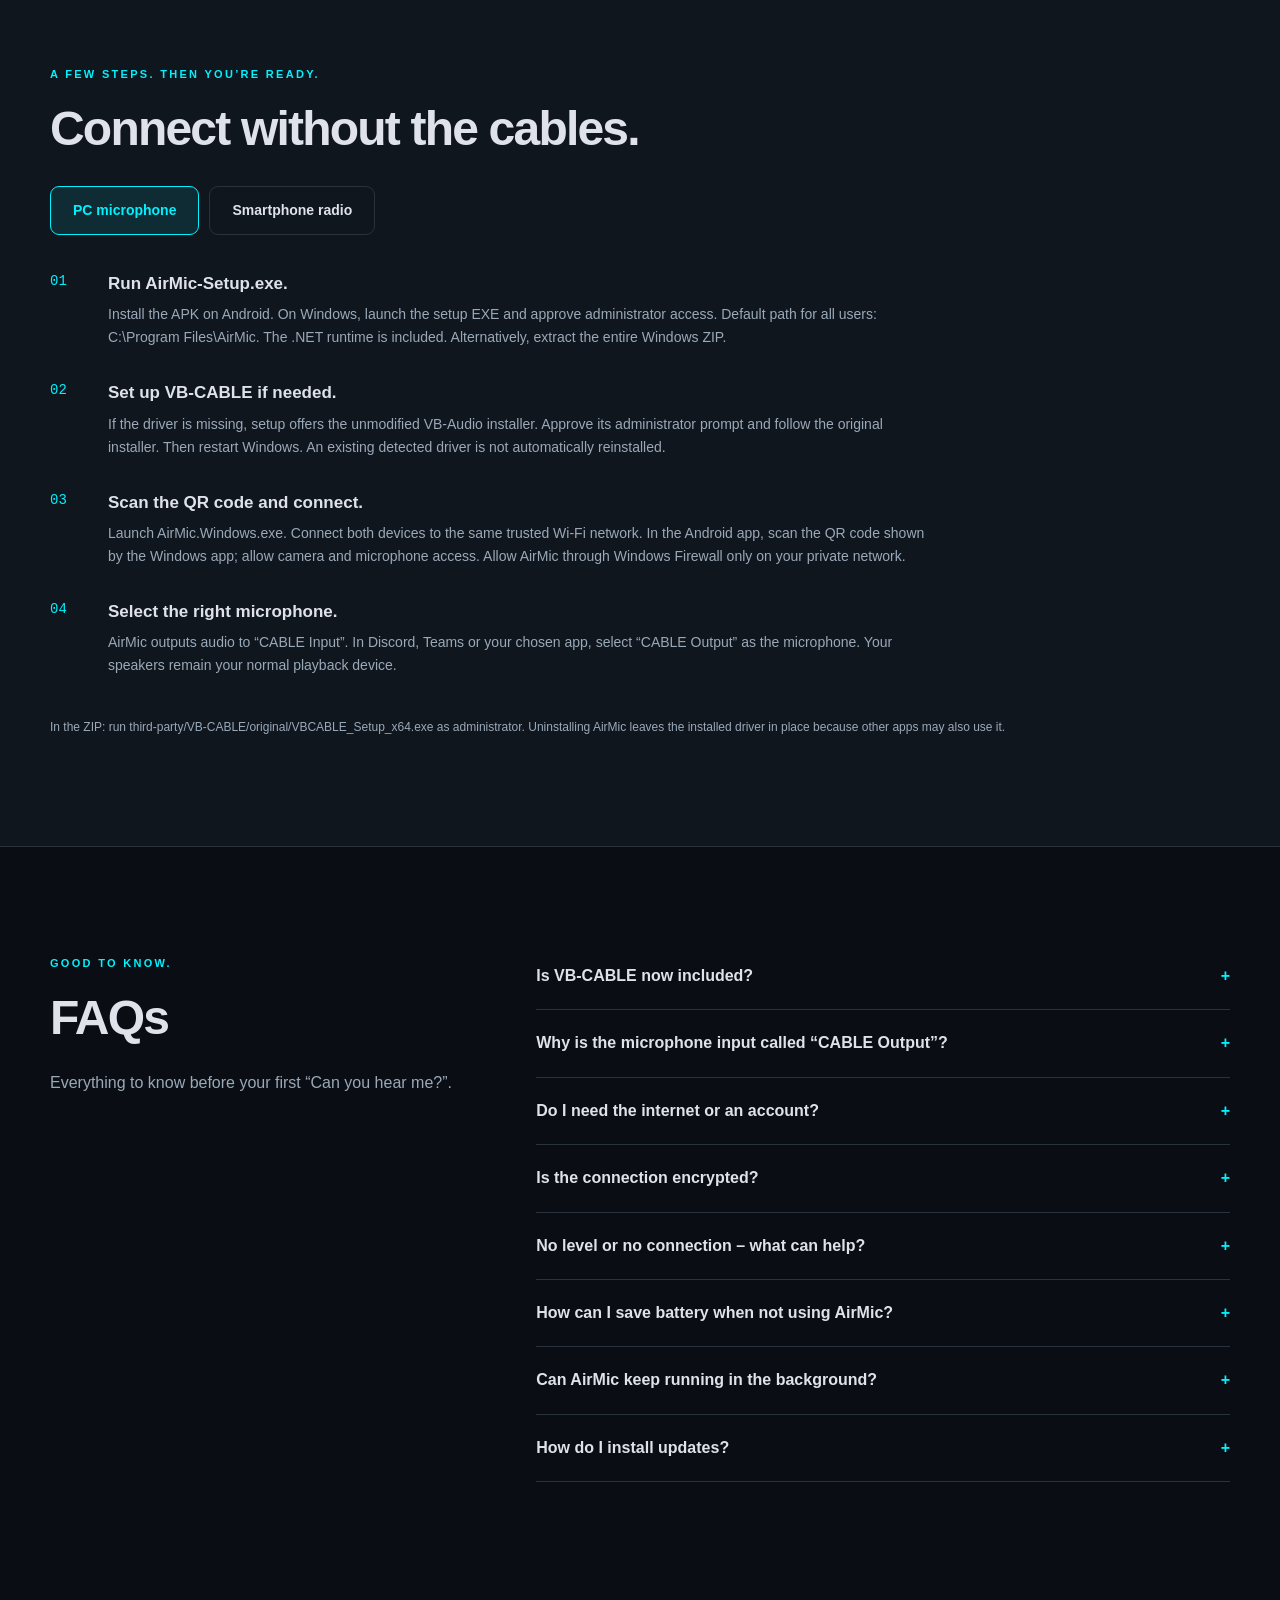
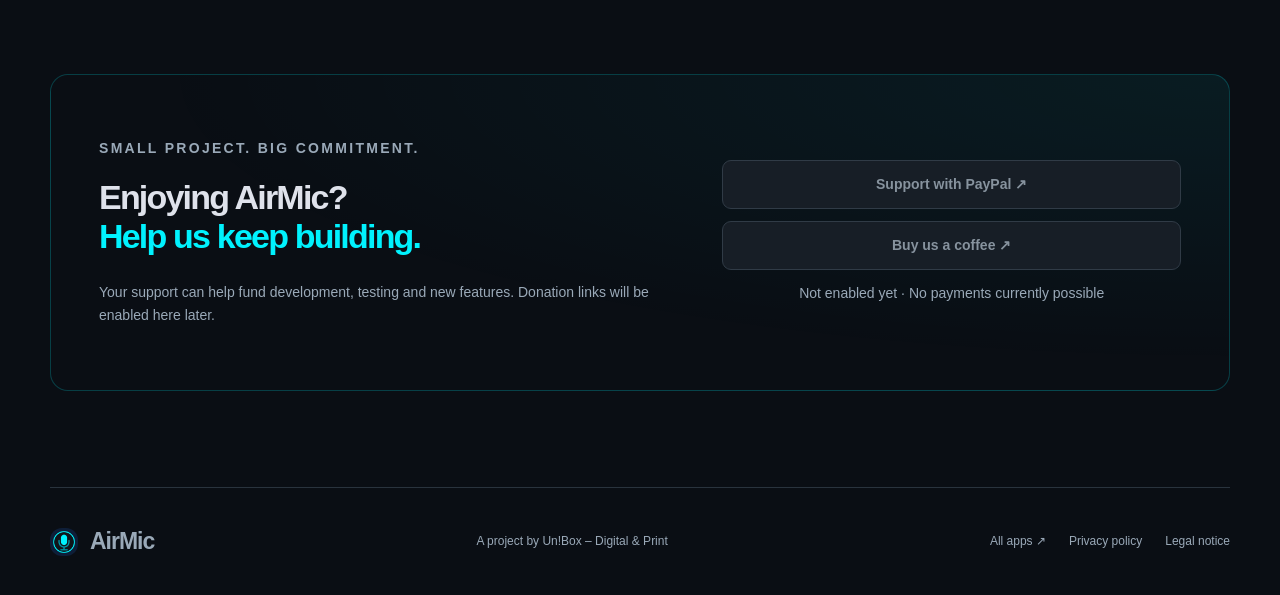
==== commit 2d45526f: "Update dashboard screenshot and Android 0.3.2" ====
--- a/index.html
+++ b/index.html
@@ -1,12 +1,12 @@
 <!doctype html>
-<html lang="de"><head><meta charset="utf-8"><meta name="viewport" content="width=device-width,initial-scale=1"><title>AirMic – Dein Smartphone. Dein Mikrofon.</title><meta name="description" content="Nutze dein Android-Smartphone als kabelloses Windows-Mikrofon oder als Walkie-Talkie. AirMic für Windows und Android herunterladen, verbinden und lossprechen."><meta name="theme-color" content="#0a0e14"><meta property="og:title" content="AirMic – Dein Smartphone. Dein Mikrofon."><meta property="og:description" content="Kabelloses PC-Mikrofon. Walkie-Talkie. Freisprechen. Entdecke AirMic für Android und Windows."><meta property="og:image" content="https://unbox-digital-printing.github.io/airmic/assets/airmic-logo.png"><meta property="og:type" content="website"><meta property="og:url" content="https://unbox-digital-printing.github.io/airmic/"><link rel="canonical" href="https://unbox-digital-printing.github.io/airmic/"><link rel="icon" href="assets/airmic-logo.png"><link rel="stylesheet" href="styles.css?v=20261116f"><script src="translations.js?v=6" defer></script><script src="i18n.js?v=2" defer></script><script defer src="app.js?v=2"></script></head><body>
+<html lang="de"><head><meta charset="utf-8"><meta name="viewport" content="width=device-width,initial-scale=1"><title>AirMic – Dein Smartphone. Dein Mikrofon.</title><meta name="description" content="Nutze dein Android-Smartphone als kabelloses Windows-Mikrofon oder als Walkie-Talkie. AirMic für Windows und Android herunterladen, verbinden und lossprechen."><meta name="theme-color" content="#0a0e14"><meta property="og:title" content="AirMic – Dein Smartphone. Dein Mikrofon."><meta property="og:description" content="Kabelloses PC-Mikrofon. Walkie-Talkie. Freisprechen. Entdecke AirMic für Android und Windows."><meta property="og:image" content="https://unbox-digital-printing.github.io/airmic/assets/airmic-logo.png"><meta property="og:type" content="website"><meta property="og:url" content="https://unbox-digital-printing.github.io/airmic/"><link rel="canonical" href="https://unbox-digital-printing.github.io/airmic/"><link rel="icon" href="assets/airmic-logo.png"><link rel="stylesheet" href="styles.css?v=20261116g"><script src="translations.js?v=7" defer></script><script src="i18n.js?v=2" defer></script><script defer src="app.js?v=2"></script></head><body>
 <a class="skip" href="#main">Zum Inhalt</a>
 <header><nav class="wrap" aria-label="Hauptnavigation"><a class="brand" href="#"><img src="assets/airmic-logo.png" width="39" height="39" alt="">AirMic<span class="dot" aria-hidden="true"></span></a><div class="links"><a href="#funktionen">Funktionen</a><a href="#vorschau">Vorschau</a><a href="#installation">Einrichtung</a><a href="#faq">FAQs</a></div><a class="button small" href="#download">Download ↓</a><details class="language-menu" data-no-i18n><summary aria-label="Sprache wählen / Choose language"><img id="language-flag" src="assets/flags/de.svg" width="18" height="13" alt=""><span id="language-code">DE</span><span aria-hidden="true">⌄</span></summary><div class="language-options"><button type="button" data-language="de" lang="de" aria-pressed="true"><img src="assets/flags/de.svg" width="20" height="14" alt="">Deutsch<span>DE</span></button><button type="button" data-language="en" lang="en" aria-pressed="false"><img src="assets/flags/en.svg" width="20" height="14" alt="">English<span>EN</span></button><button type="button" data-language="fr" lang="fr" aria-pressed="false"><img src="assets/flags/fr.svg" width="20" height="14" alt="">Français<span>FR</span></button><button type="button" data-language="es" lang="es" aria-pressed="false"><img src="assets/flags/es.svg" width="20" height="14" alt="">Español<span>ES</span></button></div></details></nav></header>
-<main id="main"><section class="hero wrap"><div><p class="eyebrow"><span class="dot"></span> DEINE STIMME. OHNE KABEL.</p><h1>Dein Smartphone.<br>Dein <em>Mikrofon.</em></h1><p class="lead">Vom Handy direkt auf den PC. Oder von Smartphone zu Smartphone. AirMic macht deine Stimme kabellos – für Calls, Gaming und Gespräche im gleichen WLAN.</p><div class="actions"><a class="button primary" href="#download">AirMic herunterladen <span>↓</span></a><a class="text-link" href="#vorschau">AirMic erleben ↗</a></div><p class="fine">Android 0.3.1 · Windows 0.3 · Ohne Konto</p></div><div class="studio real-studio" aria-label="Echte Screenshots aus AirMic für Windows und Android"><a class="real-desktop" href="assets/windows-app.jpg" target="_blank" rel="noopener noreferrer" aria-label="Windows-Screenshot vergrößern"><img src="assets/windows-app.jpg" width="1366" height="873" alt="Original-Screenshot von AirMic Studio für Windows mit DSP-Einstellungen"></a><a class="real-phone" href="assets/android-app.png" target="_blank" rel="noopener noreferrer" aria-label="Android-Screenshot vergrößern"><img src="assets/android-app.png" width="1080" height="2340" alt="Original-Screenshot der AirMic-Android-App im Mikrofonmodus"></a><p class="real-caption">Echte App-Ansichten auf Deutsch · Zum Vergrößern anklicken</p></div></section>
+<main id="main"><section class="hero wrap"><div><p class="eyebrow"><span class="dot"></span> DEINE STIMME. OHNE KABEL.</p><h1>Dein Smartphone.<br>Dein <em>Mikrofon.</em></h1><p class="lead">Vom Handy direkt auf den PC. Oder von Smartphone zu Smartphone. AirMic macht deine Stimme kabellos – für Calls, Gaming und Gespräche im gleichen WLAN.</p><div class="actions"><a class="button primary" href="#download">AirMic herunterladen <span>↓</span></a><a class="text-link" href="#vorschau">AirMic erleben ↗</a></div><p class="fine">Android 0.3.2 · Windows 0.3 · Ohne Konto</p></div><div class="studio real-studio" aria-label="Echte Screenshots aus AirMic für Windows und Android"><a class="real-desktop" href="assets/windows-dashboard.jpg" target="_blank" rel="noopener noreferrer" aria-label="Windows-Screenshot vergrößern"><img src="assets/windows-dashboard.jpg" width="1366" height="873" alt="Original-Screenshot der Startseite von AirMic Studio für Windows"></a><a class="real-phone" href="assets/android-app.png" target="_blank" rel="noopener noreferrer" aria-label="Android-Screenshot vergrößern"><img src="assets/android-app.png" width="1080" height="2340" alt="Original-Screenshot der AirMic-Android-App im Mikrofonmodus"></a><p class="real-caption">Echte App-Ansichten auf Deutsch · Zum Vergrößern anklicken</p></div></section>
 <div class="wrap trust"><span>Kein Benutzerkonto</span><span>PC-Verbindung verschlüsselt</span><span>Keine Werbung</span><span>Direkt im lokalen Netzwerk</span></div>
 <section class="content wrap" id="funktionen"><p class="eyebrow">EIN HANDY. MEHR MÖGLICHKEITEN.</p><h2>Deine Stimme.<br>Genau da, wo du sie brauchst.</h2><p class="section-intro">Ein Mikrofon hast du schon in der Tasche. AirMic bringt es auf deinen Desktop – und verbindet dich mit anderen Smartphones.</p><div class="grid3"><article class="feature"><span class="num">01 / PC-MIKROFON</span><h3>Dein Setup wird kabellos.</h3><p>Verbinde Android und Windows per WLAN oder USB. Mit VB-CABLE lässt sich AirMic als Mikrofon in Anwendungen wie Discord, Teams oder OBS auswählen.</p></article><article class="feature"><span class="num">02 / WALKIE-TALKIE</span><h3>Drücken. Sprechen. Ankommen.</h3><p>Finde andere AirMic-Smartphones im selben WLAN. Wähle einen von vier Kanälen, vergib lokale Namen und finde kürzlich verbundene Geräte wieder.</p></article><article class="feature"><span class="num">03 / FREISPRECHEN</span><h3>Im Gespräch bleiben.</h3><p>Mit Dauersprechen wird aus dem Smartphone ein lokales Intercom. Praktisch, wenn die Hände gerade beschäftigt sind. Dafür brauchst du keinen Windows-PC.</p></article></div></section>
 <section class="content preview-section" id="vorschau"><div class="wrap preview-layout"><div><p class="eyebrow">FÜHLT SICH DIREKT AN.</p><h2>Ein Button.<br><em>Deine Kontrolle.</em></h2><p class="section-intro">Live oder stumm: Behalte den Status im Blick. Probiere hier die Darstellung aus, bevor du AirMic installierst.</p><p class="fine">Interaktive Vorschau. Kein Mikrofonzugriff, keine Aufnahme und keine echte Verbindung.</p></div><div class="demo" id="demo"><div class="demo-head"><span>AirMic / Vorschau</span><span class="pill" id="demo-state" role="status">LIVE · DEMO</span></div><div class="wave" data-wave aria-hidden="true"></div><div class="demo-control"><button class="button primary" type="button" id="mute" aria-pressed="false">Stummschalten</button><label for="gain">Demo-Pegel <output id="gain-value">70 %</output><input id="gain" type="range" min="0" max="100" value="70"></label></div></div></div></section>
-<section class="content wrap" id="download"><p class="eyebrow">BEREIT, WENN DU ES BIST.</p><h2>Zwei Apps.<br>Ein verbundenes Setup.</h2><p class="section-intro">Für das PC-Mikrofon installierst du AirMic auf beiden Geräten. Für Walkie-Talkie und Freisprechen genügt die Android-App auf den beteiligten Smartphones.</p><div class="downloads"><article class="card highlight"><span class="platform">▦ WINDOWS</span><h3>AirMic für deinen PC.</h3><p>Deine Stimme empfangen, den Pegel im Blick behalten und das Mikrofon an deine Anwendungen weitergeben.</p><p class="fine">Version 0.3 · Windows 11 · x64<br>Setup mit .NET-Laufzeit und unverändertem VB-CABLE-Paket. Kein separater Treiber-Download nötig.</p><a class="button primary" href="downloads/AirMic-Setup.exe" download>Windows-Setup herunterladen ↓</a><a class="text-link zip-alternative" href="downloads/AirMic-Windows.zip" download>ZIP als Alternative herunterladen ↗</a></article><article class="card"><span class="platform">◉ ANDROID</span><h3>Dein Handy kann mehr.</h3><p>Kabelloses Mikrofon, Walkie-Talkie und Intercom. Lade die APK direkt herunter und installiere sie auf deinem Smartphone.</p><p class="fine">Version 0.3.1 · Android 8 oder neuer<br>Direkter APK-Download. Die Installation aus dieser Quelle muss in Android erlaubt werden.</p><a class="button" href="downloads/AirMic.apk" download>Android-APK herunterladen ↓</a></article></div><div class="download-meta"><span>Direkte Downloads · Keine Anmeldung</span><a href="downloads/SHA256SUMS.txt">SHA-256-Prüfsummen ansehen ↗</a></div><div class="notice" id="vbcable"><strong>VB-CABLE von VB-Audio ist enthalten.</strong> Wir liefern das unveränderte Standardpaket mit. Herkunft, Herstellerdateien und Lizenzhinweise bleiben erhalten.<p>VB-CABLE ist Donationware. Beiträge sind willkommen. Unterstütze VB-Audio über die Herstellerseite oder erwirb dort eine Lizenz. Das ist unabhängig von einer Unterstützung für AirMic.</p><p><a href="https://vb-audio.com/Cable/" target="_blank" rel="noopener noreferrer">VB-Audio: Herkunft, Unterstützung & Lizenz ↗</a> · <a href="downloads/VB-CABLE-HINWEISE.txt">Hinweise zum mitgelieferten Paket ↗</a></p><p>Bei bestimmten professionellen Verteilungen sind zusätzliche Lizenzen erforderlich. Es gelten die <a href="https://vb-audio.com/Services/licensing.htm" target="_blank" rel="noopener noreferrer">Herstellerbedingungen</a>.</p></div><p class="fine">Die Setup-EXE ist derzeit nicht digital signiert. Der Original-VB-Audio-Installer behält seine Herstellersignatur.</p></section>
+<section class="content wrap" id="download"><p class="eyebrow">BEREIT, WENN DU ES BIST.</p><h2>Zwei Apps.<br>Ein verbundenes Setup.</h2><p class="section-intro">Für das PC-Mikrofon installierst du AirMic auf beiden Geräten. Für Walkie-Talkie und Freisprechen genügt die Android-App auf den beteiligten Smartphones.</p><div class="downloads"><article class="card highlight"><span class="platform">▦ WINDOWS</span><h3>AirMic für deinen PC.</h3><p>Deine Stimme empfangen, den Pegel im Blick behalten und das Mikrofon an deine Anwendungen weitergeben.</p><p class="fine">Version 0.3 · Windows 11 · x64<br>Setup mit .NET-Laufzeit und unverändertem VB-CABLE-Paket. Kein separater Treiber-Download nötig.</p><a class="button primary" href="downloads/AirMic-Setup.exe" download>Windows-Setup herunterladen ↓</a><a class="text-link zip-alternative" href="downloads/AirMic-Windows.zip" download>ZIP als Alternative herunterladen ↗</a></article><article class="card"><span class="platform">◉ ANDROID</span><h3>Dein Handy kann mehr.</h3><p>Kabelloses Mikrofon, Walkie-Talkie und Intercom. Lade die APK direkt herunter und installiere sie auf deinem Smartphone.</p><p class="fine">Version 0.3.2 · Android 8 oder neuer<br>Direkter APK-Download. Die Installation aus dieser Quelle muss in Android erlaubt werden.</p><a class="button" href="downloads/AirMic.apk?v=5-0a3b51ad" download>Android-APK herunterladen ↓</a></article></div><div class="download-meta"><span>Direkte Downloads · Keine Anmeldung</span><a href="downloads/SHA256SUMS.txt">SHA-256-Prüfsummen ansehen ↗</a></div><div class="notice" id="vbcable"><strong>VB-CABLE von VB-Audio ist enthalten.</strong> Wir liefern das unveränderte Standardpaket mit. Herkunft, Herstellerdateien und Lizenzhinweise bleiben erhalten.<p>VB-CABLE ist Donationware. Beiträge sind willkommen. Unterstütze VB-Audio über die Herstellerseite oder erwirb dort eine Lizenz. Das ist unabhängig von einer Unterstützung für AirMic.</p><p><a href="https://vb-audio.com/Cable/" target="_blank" rel="noopener noreferrer">VB-Audio: Herkunft, Unterstützung & Lizenz ↗</a> · <a href="downloads/VB-CABLE-HINWEISE.txt">Hinweise zum mitgelieferten Paket ↗</a></p><p>Bei bestimmten professionellen Verteilungen sind zusätzliche Lizenzen erforderlich. Es gelten die <a href="https://vb-audio.com/Services/licensing.htm" target="_blank" rel="noopener noreferrer">Herstellerbedingungen</a>.</p></div><p class="fine">Die Setup-EXE ist derzeit nicht digital signiert. Der Original-VB-Audio-Installer behält seine Herstellersignatur.</p></section>
 <section class="content preview-section" id="installation"><div class="wrap"><p class="eyebrow">WENIGE SCHRITTE. DANN GEHT’S LOS.</p><h2>Verbinden statt verkabeln.</h2><div class="tabs" role="tablist" aria-label="Einrichtung wählen"><button class="button tab" id="pc-tab" role="tab" aria-selected="true" aria-controls="pc-steps" tabindex="0">PC-Mikrofon</button><button class="button tab" id="radio-tab" role="tab" aria-selected="false" aria-controls="radio-steps" tabindex="-1">Smartphone-Funk</button></div><div id="pc-steps" role="tabpanel" aria-labelledby="pc-tab"><ol class="steps"><li><strong>AirMic-Setup.exe ausführen.</strong>APK auf Android installieren. Unter Windows die Setup-EXE starten und die Administratorabfrage bestätigen. Standardpfad für alle Benutzer: C:\Program Files\AirMic. Die .NET-Laufzeit ist enthalten. Alternativ die Windows-ZIP vollständig entpacken.</li><li><strong>VB-CABLE bei Bedarf einrichten.</strong>Fehlt der Treiber, bietet das Setup den unveränderten VB-Audio-Installer an. Bestätige dessen Administratorabfrage und folge dem Original-Installer. Danach Windows neu starten. Ein erkannter vorhandener Treiber wird nicht automatisch neu installiert.</li><li><strong>QR-Code scannen und verbinden.</strong>AirMic.Windows.exe starten. Beide Geräte ins gleiche vertrauenswürdige WLAN bringen. In der Android-App den QR-Code der Windows-App scannen; Kamera- und Mikrofonberechtigung erlauben. AirMic in der Windows-Firewall nur für dein privates Netzwerk freigeben.</li><li><strong>Das richtige Mikrofon auswählen.</strong>AirMic gibt Audio an „CABLE Input“ aus. In Discord, Teams oder deiner Zielanwendung „CABLE Output“ als Mikrofon wählen. Deine Lautsprecher bleiben dein normales Wiedergabegerät.</li></ol><p class="fine">In der ZIP: third-party/VB-CABLE/original/VBCABLE_Setup_x64.exe als Administrator ausführen. Bei einer AirMic-Deinstallation bleibt der installierte Treiber erhalten, da andere Apps ihn ebenfalls verwenden können.</p></div><div id="radio-steps" role="tabpanel" aria-labelledby="radio-tab" hidden><ol class="steps"><li><strong>AirMic auf den Smartphones installieren.</strong>Jedes beteiligte Gerät benötigt die Android-App und Mikrofonzugriff.</li><li><strong>Gemeinsames WLAN und gleichen Kanal wählen.</strong>Den Funkbereich öffnen, denselben Kanal einstellen und die lokale Suche nutzen. Gastnetzwerke mit Geräte-Isolation verhindern die Verbindung.</li><li><strong>Drücken oder freisprechen.</strong>Für Walkie-Talkie die Sprechtaste halten. Für längere Gespräche Dauersprechen aktivieren. Gefundene Smartphones lassen sich lokal umbenennen.</li></ol><div class="notice">Smartphone-Funk ist ein offener lokaler WLAN-Modus ohne Gruppenverschlüsselung. Verwende ihn nur in einem vertrauenswürdigen Netzwerk.</div></div></div></section>
 <section class="content wrap" id="faq"><div class="faq-grid"><div><p class="eyebrow">GUT ZU WISSEN.</p><h2>FAQs</h2><p class="section-intro">Alles Wichtige vor dem ersten „Hörst du mich?“.</p></div><div><details><summary>Ist VB-CABLE jetzt enthalten?</summary><p>Ja. Windows-Setup und Windows-ZIP enthalten das unveränderte Standard-VB-CABLE-Paket von VB-Audio. Die EXE führt bei Bedarf zum Original-Installer; in der ZIP liegt er unter third-party/VB-CABLE/original. VB-CABLE ist Donationware. Unterstütze VB-Audio über die Herstellerseite oder erwirb dort eine Lizenz. Für Smartphone-Funk ist der Treiber nicht nötig.</p></details><details><summary>Warum heißt der Mikrofoneingang „CABLE Output“?</summary><p>AirMic spielt die empfangene Stimme in den virtuellen Eingang „CABLE Input“. VB-CABLE stellt diese Stimme auf der anderen Seite als Aufnahmegerät „CABLE Output“ bereit. Diesen Ausgang wählst du in deiner Gesprächs- oder Aufnahme-App als Mikrofon.</p></details><details><summary>Brauche ich Internet oder ein Konto?</summary><p>Für die lokale Verbindung brauchst du kein Konto und keinen Cloud-Audiodienst. Die Downloads benötigen Internet. Wenn du die optionale lokale Diktierfunktion nutzt, muss ihr Sprachmodell zunächst heruntergeladen werden. Die Erkennung läuft danach lokal auf dem PC.</p></details><details><summary>Ist die Verbindung verschlüsselt?</summary><p>Die gekoppelte Verbindung zwischen Android und Windows nutzt authentifizierte Verschlüsselung mit AES-256-GCM. Der QR-Code enthält die Kopplungsdaten und sollte privat bleiben. Smartphone-Funk ist davon getrennt: Er läuft offen im lokalen WLAN und bietet keine Gruppenverschlüsselung.</p></details><details><summary>Kein Pegel oder keine Verbindung – was hilft?</summary><p>Prüfe Mikrofon- und Kameraberechtigung, dass beide Geräte im gleichen WLAN sind und dass die Windows-Firewall AirMic im privaten Netzwerk zulässt. Ein Gast-WLAN kann Geräte voneinander isolieren. Starte beide Apps neu und kopple sie erneut per QR-Code. Prüfe danach die Auswahl von CABLE Input und CABLE Output.</p></details><details><summary>Wie spare ich Akku bei Nichtbenutzung?</summary><p>Ab Android-Version 0.3.1 pausieren im stummen PC-Mikrofonmodus Aufnahme, DSP und Audioübertragung. CPU- und WLAN-Hochleistungssperren werden dafür freigegeben. Die Steuerverbindung bleibt für die Wiederaufnahme bestehen. Aktive Funkbereitschaft ist weiterhin echter Empfang und benötigt Energie. Wenn du AirMic nicht brauchst, beende den jeweiligen Modus über die Benachrichtigung.</p></details><details><summary>Kann AirMic im Hintergrund weiterlaufen?</summary><p>Aktiviere die Hintergrundoption in der Android-App. Je nach Smartphone musst du zusätzlich die Akkuoptimierung für AirMic anpassen. Ein sichtbarer Vordergrunddienst zeigt an, wenn die App weiter aktiv ist.</p></details><details><summary>Wie installiere ich Updates?</summary><p>Lade die neue APK herunter und installiere sie über die vorhandene App. Die Paketkennung ist com.unbox_digital_print.airmic. Falls eine alte Ausgabe eine andere Paketkennung nutzt, handelt es sich für Android um eine separate App. Unter Windows die App beenden und die neue ZIP in einen eigenen Ordner entpacken.</p></details></div></div></section>
 <section class="wrap content" id="unterstuetzen"><div class="support"><div><p class="eyebrow">KLEINES PROJEKT. VIEL HERZBLUT.</p><h2>AirMic gefällt dir?<br><em>Hilf beim Weiterbauen.</em></h2><p>Deine Unterstützung kann Entwicklung, Tests und neue Funktionen ermöglichen. Die Spendenlinks werden hier später freigeschaltet.</p></div><div class="support-actions"><button type="button" class="button" data-support="paypal" disabled>Mit PayPal unterstützen ↗</button><button type="button" class="button" data-support="buyMeACoffee" disabled>Einen Kaffee spendieren ↗</button><p class="fine" id="support-status">Noch nicht aktiviert · Aktuell keine Zahlungen möglich</p></div></div></section></main>
--- a/styles.css
+++ b/styles.css
@@ -1,4 +1,4 @@
-:root{color-scheme:dark;--bg:#0a0e14;--panel:#181c22;--text:#dfe2eb;--muted:#9aa9b8;--cyan:#00f2fe;--line:#29333d;--green:#7dffa2;font-family:Inter,Segoe UI,Arial,sans-serif}*{box-sizing:border-box}html{scroll-behavior:smooth;scroll-padding-top:100px}body{margin:0;background:var(--bg);color:var(--text);line-height:1.65}a{color:inherit;text-decoration:none}button,input{font:inherit}button,a,input{touch-action:manipulation}button{cursor:pointer}button:disabled{cursor:not-allowed}a:focus-visible,button:focus-visible,summary:focus-visible,input:focus-visible{outline:3px solid var(--cyan);outline-offset:5px}a:hover{color:var(--cyan)}.wrap{width:min(1180px,calc(100% - 64px));margin:auto}.skip{position:absolute;top:-80px;background:var(--cyan);color:#000;padding:12px;z-index:10}.skip:focus{top:10px}header{border-bottom:1px solid var(--line);background:#0a0e14e8;position:sticky;top:0;z-index:5;backdrop-filter:blur(15px)}nav{display:flex;align-items:center;gap:30px;min-height:86px}.brand{display:flex;align-items:center;gap:12px;font-size:23px;letter-spacing:-1px;font-weight:800}.brand img{border-radius:12px}nav .links{display:flex;gap:26px;margin:auto;font-size:14px;color:var(--muted)}.button{display:inline-flex;justify-content:center;align-items:center;gap:20px;border:1px solid var(--line);background:transparent;border-radius:9px;padding:13px 22px;font-size:14px;font-weight:650;color:var(--text);line-height:1.5}.primary{background:var(--cyan);color:#051319;border-color:var(--cyan);box-shadow:0 0 35px #00f2fe12}.primary:hover{background:#a7fbff;color:#071319}.small{padding:9px 16px}.hero{display:grid;grid-template-columns:1.05fr 1fr;gap:50px;align-items:center;min-height:695px;padding-top:76px;padding-bottom:76px}.eyebrow{font-size:11px;font-weight:700;letter-spacing:2.3px;color:var(--cyan);text-transform:uppercase;display:flex;gap:10px;align-items:center}.dot{display:inline-block;width:7px;height:7px;border-radius:50%;background:var(--cyan);box-shadow:0 0 12px var(--cyan)}h1{font-size:clamp(46px,5.7vw,77px);line-height:1.06;letter-spacing:-4px;margin:24px 0;font-weight:800}em{font-style:normal;color:var(--cyan)}.lead{font-size:18px;color:var(--muted);max-width:500px;line-height:1.8}.actions{display:flex;align-items:center;gap:25px;flex-wrap:wrap;margin:30px 0}.text-link{font-size:14px;border-bottom:1px solid #65717d;padding:5px 0}.fine{font-size:12px;color:var(--muted)}.studio{position:relative;min-height:460px;display:flex;align-items:center;justify-content:flex-end;background:radial-gradient(ellipse at 55% 50%,#00f2fe12,transparent 67%)}.desktop{width:90%;border:1px solid #3a494b;border-radius:14px;background:#10171f;box-shadow:0 24px 70px #0008;overflow:hidden;transform:perspective(1000px) rotateY(-7deg)}.windowbar{padding:13px 16px;border-bottom:1px solid var(--line);display:flex;justify-content:space-between;font-size:10px;color:var(--muted)}.lights{letter-spacing:4px;color:#60717d}.desktop-main{padding:22px 24px 26px}.mini-label{font-size:9px;color:var(--muted);letter-spacing:1.3px}.device-title{font-size:19px;font-weight:650;margin:10px 0 3px}.status{color:var(--green);font-size:11px}.wave{height:94px;display:flex;align-items:center;gap:4px;margin:22px 0;border-bottom:1px solid var(--line)}.wave i{display:block;flex:1;background:var(--cyan);border-radius:2px;height:var(--h);opacity:.75;box-shadow:0 0 10px #00f2fe35;animation:signal 1.3s ease-in-out infinite alternate;animation-delay:var(--d)}@keyframes signal{to{transform:scaleY(.35);opacity:.35}}.phone{position:absolute;bottom:5px;left:-2px;width:160px;border:5px solid #34414b;border-radius:29px;background:#10141a;box-shadow:0 25px 45px #0009;transform:rotate(-7deg);padding:12px 10px;text-align:center}.notch{width:44px;height:5px;background:#35414b;border-radius:20px;margin:0 auto 14px}.phone-brand{font-size:12px;font-weight:750}.mic{border:1px solid #00f2fe66;box-shadow:0 0 25px #00f2fe20;border-radius:50%;width:87px;height:87px;display:grid;place-items:center;margin:25px auto 12px;color:var(--cyan)}.mic svg{width:34px;fill:none;stroke:currentColor;stroke-width:1.6}.phone p{font-size:9px;color:var(--muted)}.phone strong{font-size:15px;color:var(--cyan)}.mock-caption{position:absolute;bottom:-26px;right:5px;font-size:10px;letter-spacing:1px;color:var(--muted)}.studio-foot{display:flex;justify-content:space-between;font-size:10px;color:var(--muted)}.trust{border-top:1px solid var(--line);border-bottom:1px solid var(--line);padding:24px 0;display:flex;justify-content:space-between;gap:18px;font-size:12px;color:var(--muted)}.trust span:before{content:'+';color:var(--cyan);margin-right:12px}section.content{padding:96px 0}h2{font-size:clamp(31px,4vw,48px);line-height:1.15;letter-spacing:-1.8px;margin:18px 0 25px}h3{font-size:20px;letter-spacing:-.5px;margin:15px 0 12px}.section-intro{color:var(--muted);max-width:640px}.grid3{display:grid;grid-template-columns:repeat(3,1fr);gap:35px;margin-top:45px}.feature{border-top:1px solid var(--line);padding-top:25px}.num{font-size:12px;color:var(--cyan);font-family:Consolas,monospace}.feature p,.card p{color:var(--muted);font-size:14px}.preview-section{background:#10161e;border-top:1px solid var(--line);border-bottom:1px solid var(--line)}.preview-layout{display:grid;grid-template-columns:1fr 1fr;gap:70px;align-items:center}.demo{border:1px solid var(--line);background:#0a0e14;border-radius:16px;padding:26px}.demo-head{display:flex;justify-content:space-between;gap:15px;align-items:center}.pill{font-size:10px;letter-spacing:1px;border:1px solid var(--line);padding:5px 10px;border-radius:20px}.demo .wave{height:110px}.demo.muted .wave i{animation:none;height:3px!important;background:#ffba38}.demo.muted #demo-state{color:#ffba38}.demo-control{display:flex;align-items:center;gap:22px}.demo-control label{font-size:12px;color:var(--muted);flex:1}.demo-control input{display:block;width:100%;accent-color:var(--cyan)}.downloads{display:grid;grid-template-columns:1fr 1fr;gap:22px;margin-top:35px}.card{background:var(--panel);border:1px solid var(--line);border-radius:15px;padding:32px;display:flex;flex-direction:column;align-items:flex-start}.card.highlight{border-color:#00f2fe55;background:linear-gradient(130deg,#00f2fe08,var(--panel))}.platform{font-size:12px;font-weight:600;letter-spacing:1.5px;color:var(--cyan)}.card h3{font-size:28px;margin:20px 0 8px}.card .button{margin-top:auto;width:100%}.card .fine{font-size:12px;margin:14px 0 22px}.download-meta{display:flex;justify-content:space-between;gap:20px;margin-top:18px;font-size:12px;color:var(--muted)}.download-meta a{text-decoration:underline}.notice{border-left:2px solid var(--cyan);padding:16px 22px;background:#00f2fe06;margin-top:28px;font-size:14px;color:var(--muted)}.notice strong{color:var(--text)}.tabs{display:flex;gap:10px;margin:30px 0}.tab[aria-selected=true]{background:#00f2fe18;border-color:var(--cyan);color:var(--cyan)}[hidden]{display:none!important}.steps{list-style:none;counter-reset:steps;padding:0;max-width:880px}.steps li{counter-increment:steps;position:relative;padding:5px 0 25px 58px;color:var(--muted);font-size:14px}.steps li:before{content:'0' counter(steps);position:absolute;left:0;top:5px;color:var(--cyan);font-family:Consolas,monospace}.steps strong{color:var(--text);display:block;font-size:17px;margin-bottom:5px}.steps a:not(.button),.legal a:not(.button),.notice a:not(.button){color:var(--cyan);text-decoration:underline}.faq-grid{display:grid;grid-template-columns:.75fr 1.25fr;gap:70px}details{border-bottom:1px solid var(--line);padding:20px 0}summary{cursor:pointer;list-style:none;display:flex;justify-content:space-between;font-size:16px;font-weight:600;gap:20px}summary:after{content:'+';color:var(--cyan)}details[open] summary:after{content:'−'}details p{font-size:14px;color:var(--muted);padding-right:25px}.support{padding:48px;border:1px solid #00f2fe35;border-radius:18px;background:radial-gradient(ellipse at top right,#00f2fe10,transparent 65%);display:grid;grid-template-columns:1fr .8fr;gap:50px;align-items:center}.support h2{font-size:34px}.support p{color:var(--muted);font-size:14px}.support-actions{display:flex;flex-direction:column;gap:12px}.support-actions button{color:#87939e;background:#171e26;border-color:#303b46}.support-actions .fine{margin:0;text-align:center}.footer{display:flex;justify-content:space-between;align-items:center;gap:30px;border-top:1px solid var(--line);padding:35px 0;color:var(--muted);font-size:12px}.footer-links{display:flex;gap:23px;flex-wrap:wrap}.legal{padding-top:70px;padding-bottom:80px;max-width:820px}.legal h1{font-size:50px;letter-spacing:-2px}.legal h2{font-size:26px;margin-top:40px}.legal p{color:var(--muted)}
+:root{color-scheme:dark;--bg:#0a0e14;--panel:#181c22;--text:#dfe2eb;--muted:#9aa9b8;--cyan:#00f2fe;--line:#29333d;--green:#7dffa2;font-family:Inter,Segoe UI,Arial,sans-serif}*{box-sizing:border-box}html{scroll-behavior:smooth;scroll-padding-top:100px}body{margin:0;background:var(--bg);color:var(--text);line-height:1.65}a{color:inherit;text-decoration:none}button,input{font:inherit}button,a,input{touch-action:manipulation}button{cursor:pointer}button:disabled{cursor:not-allowed}a:focus-visible,button:focus-visible,summary:focus-visible,input:focus-visible{outline:3px solid var(--cyan);outline-offset:5px}a:hover{color:var(--cyan)}.wrap{width:min(1180px,calc(100% - 64px));margin:auto}.skip{position:absolute;top:-80px;background:var(--cyan);color:#000;padding:12px;z-index:10}.skip:focus{top:10px}header{border-bottom:1px solid var(--line);background:#0a0e14e8;position:sticky;top:0;z-index:5;backdrop-filter:blur(15px)}nav{display:flex;align-items:center;gap:30px;min-height:86px}.brand{display:flex;align-items:center;gap:12px;font-size:23px;letter-spacing:-1px;font-weight:800}.brand img{border-radius:12px}nav .links{display:flex;gap:26px;margin:auto;font-size:14px;color:var(--muted)}.button{display:inline-flex;justify-content:center;align-items:center;gap:20px;border:1px solid var(--line);background:transparent;border-radius:9px;padding:13px 22px;font-size:14px;font-weight:650;color:var(--text);line-height:1.5}.primary{background:var(--cyan);color:#051319;border-color:var(--cyan);box-shadow:0 0 35px #00f2fe12}.primary:hover{background:#a7fbff;color:#071319}.small{padding:9px 16px}.hero{display:grid;grid-template-columns:1.05fr 1fr;gap:50px;align-items:center;min-height:695px;padding-top:76px;padding-bottom:76px}.eyebrow{font-size:11px;font-weight:700;letter-spacing:2.3px;color:var(--cyan);text-transform:uppercase;display:flex;gap:10px;align-items:center}.dot{display:inline-block;width:7px;height:7px;border-radius:50%;background:var(--cyan);box-shadow:0 0 12px var(--cyan)}h1{font-size:clamp(46px,5.7vw,77px);line-height:1.06;letter-spacing:-4px;margin:24px 0;font-weight:800}em{font-style:normal;color:var(--cyan)}.lead{font-size:18px;color:var(--muted);max-width:500px;line-height:1.8}.actions{display:flex;align-items:center;gap:25px;flex-wrap:wrap;margin:30px 0}.text-link{font-size:14px;border-bottom:1px solid #65717d;padding:5px 0}.fine{font-size:12px;color:var(--muted)}.studio{position:relative;min-height:460px;display:flex;align-items:center;justify-content:flex-end;background:radial-gradient(ellipse at 55% 50%,#00f2fe12,transparent 67%)}.desktop{width:90%;border:1px solid #3a494b;border-radius:14px;background:#10171f;box-shadow:0 24px 70px #0008;overflow:hidden;transform:perspective(1000px) rotateY(-7deg)}.windowbar{padding:13px 16px;border-bottom:1px solid var(--line);display:flex;justify-content:space-between;font-size:10px;color:var(--muted)}.lights{letter-spacing:4px;color:#60717d}.desktop-main{padding:22px 24px 26px}.mini-label{font-size:9px;color:var(--muted);letter-spacing:1.3px}.device-title{font-size:19px;font-weight:650;margin:10px 0 3px}.status{color:var(--green);font-size:11px}.wave{height:94px;display:flex;align-items:center;gap:4px;margin:22px 0;border-bottom:1px solid var(--line)}.wave i{display:block;flex:1;background:var(--cyan);border-radius:2px;height:var(--h);opacity:.75;box-shadow:0 0 10px #00f2fe35;animation:signal 1.3s ease-in-out infinite alternate;animation-delay:var(--d)}@keyframes signal{to{transform:scaleY(.35);opacity:.35}}.phone{position:absolute;bottom:5px;left:-2px;width:160px;border:5px solid #34414b;border-radius:29px;background:#10141a;box-shadow:0 25px 45px #0009;transform:rotate(-7deg);padding:12px 10px;text-align:center}.notch{width:44px;height:5px;background:#35414b;border-radius:20px;margin:0 auto 14px}.phone-brand{font-size:12px;font-weight:750}.mic{border:1px solid #00f2fe66;box-shadow:0 0 25px #00f2fe20;border-radius:50%;width:87px;height:87px;display:grid;place-items:center;margin:25px auto 12px;color:var(--cyan)}.mic svg{width:34px;fill:none;stroke:currentColor;stroke-width:1.6}.phone p{font-size:9px;color:var(--muted)}.phone strong{font-size:15px;color:var(--cyan)}.mock-caption{position:absolute;bottom:-26px;right:5px;font-size:10px;letter-spacing:1px;color:var(--muted)}.studio-foot{display:flex;justify-content:space-between;font-size:10px;color:var(--muted)}.trust{border-top:1px solid var(--line);border-bottom:1px solid var(--line);padding:24px 0;display:flex;justify-content:space-between;gap:18px;font-size:12px;color:var(--muted)}.trust span:before{content:'+';color:var(--cyan);margin-right:12px}section.content{padding:96px 0}h2{font-size:clamp(31px,4vw,48px);line-height:1.15;letter-spacing:-1.8px;margin:18px 0 25px}h3{font-size:20px;letter-spacing:-.5px;margin:15px 0 12px}.section-intro{color:var(--muted);max-width:640px}.grid3{display:grid;grid-template-columns:repeat(3,1fr);gap:35px;margin-top:45px}.feature{border-top:1px solid var(--line);padding-top:25px}.num{font-size:12px;color:var(--cyan);font-family:Consolas,monospace}.feature p,.card p{color:var(--muted);font-size:14px}.preview-section{background:#10161e;border-top:1px solid var(--line);border-bottom:1px solid var(--line)}.preview-layout{display:grid;grid-template-columns:1fr 1fr;gap:70px;align-items:center}.demo{border:1px solid var(--line);background:#0a0e14;border-radius:16px;padding:26px}.demo-head{display:flex;justify-content:space-between;gap:15px;align-items:center}.pill{font-size:10px;letter-spacing:1px;border:1px solid var(--line);padding:5px 10px;border-radius:20px}.demo .wave{height:110px}.demo.muted .wave i{animation:none;height:3px!important;background:#ffba38}.demo.muted #demo-state{color:#ffba38}.demo-control{display:flex;align-items:center;gap:22px}.demo-control label{font-size:12px;color:var(--muted);flex:1}.demo-control input{display:block;width:100%;accent-color:var(--cyan)}.downloads{display:grid;grid-template-columns:1fr 1fr;gap:22px;margin-top:35px}.card{background:var(--panel);border:1px solid var(--line);border-radius:15px;padding:32px;display:flex;flex-direction:column;align-items:flex-start}.card.highlight{border-color:#00f2fe55;background:linear-gradient(130deg,#00f2fe08,var(--panel))}.platform{font-size:12px;font-weight:600;letter-spacing:1.5px;color:var(--cyan)}.card h3{font-size:28px;margin:20px 0 8px}.card .button{margin-top:auto;width:100%}.card .fine{font-size:12px;margin:14px 0 22px}.download-meta{display:flex;justify-content:space-between;gap:20px;margin-top:18px;font-size:12px;color:var(--muted)}.download-meta a{text-decoration:underline}.notice{border-left:2px solid var(--cyan);padding:16px 22px;background:#00f2fe06;margin-top:28px;font-size:14px;color:var(--muted)}.notice strong{color:var(--text)}.tabs{display:flex;gap:10px;margin:30px 0}.tab[aria-selected=true]{background:#00f2fe18;border-color:var(--cyan);color:var(--cyan)}[hidden]{display:none!important}.steps{list-style:none;counter-reset:steps;padding:0;max-width:880px}.steps li{counter-increment:steps;position:relative;padding:5px 0 25px 58px;color:var(--muted);font-size:14px}.steps li:before{content:'0' counter(steps);position:absolute;left:0;top:5px;color:var(--cyan);font-family:Consolas,monospace}.steps strong{color:var(--text);display:block;font-size:17px;margin-bottom:5px}.steps a:not(.button),.legal a:not(.button),.notice a:not(.button){color:var(--cyan);text-decoration:underline}.faq-grid{display:grid;grid-template-columns:.75fr 1.25fr;gap:70px}details{border-bottom:1px solid var(--line);padding:20px 0}summary{cursor:pointer;list-style:none;display:flex;justify-content:space-between;font-size:16px;font-weight:600;gap:20px}summary:after{content:'+';color:var(--cyan)}details[open] summary:after{content:'âˆ’'}details p{font-size:14px;color:var(--muted);padding-right:25px}.support{padding:48px;border:1px solid #00f2fe35;border-radius:18px;background:radial-gradient(ellipse at top right,#00f2fe10,transparent 65%);display:grid;grid-template-columns:1fr .8fr;gap:50px;align-items:center}.support h2{font-size:34px}.support p{color:var(--muted);font-size:14px}.support-actions{display:flex;flex-direction:column;gap:12px}.support-actions button{color:#87939e;background:#171e26;border-color:#303b46}.support-actions .fine{margin:0;text-align:center}.footer{display:flex;justify-content:space-between;align-items:center;gap:30px;border-top:1px solid var(--line);padding:35px 0;color:var(--muted);font-size:12px}.footer-links{display:flex;gap:23px;flex-wrap:wrap}.legal{padding-top:70px;padding-bottom:80px;max-width:820px}.legal h1{font-size:50px;letter-spacing:-2px}.legal h2{font-size:26px;margin-top:40px}.legal p{color:var(--muted)}
 @media(max-width:950px){nav .links{gap:15px}nav{gap:15px}.hero{gap:25px}h1{letter-spacing:-2.5px}.phone{width:140px;left:-10px}.desktop-main{padding:18px}.preview-layout,.faq-grid{gap:35px}.support{gap:25px;padding:30px}}
 @media(max-width:700px){.wrap{width:calc(100% - 36px)}nav{min-height:72px}.brand{font-size:20px}nav .links{display:none}nav>.button{margin-left:auto}.hero{grid-template-columns:1fr;gap:20px;padding:46px 0 55px;min-height:0}h1{font-size:57px}.lead{font-size:16px}.studio{min-height:360px;margin:0 10px 30px}.desktop{width:85%}.phone{width:140px;bottom:0;left:0}.trust{flex-wrap:wrap;gap:14px}.trust span{width:45%}section.content{padding:65px 0}.grid3,.preview-layout,.downloads,.faq-grid,.support{grid-template-columns:1fr}.grid3{gap:20px;margin-top:25px}.feature{padding-top:20px}.preview-layout{gap:25px}.card{padding:25px}.download-meta,.footer{flex-direction:column;gap:15px;align-items:flex-start}.support{padding:25px;gap:15px}.tabs{flex-wrap:wrap}.legal h1{font-size:39px}.demo-control{gap:14px}.button{gap:12px}.mock-caption{font-size:9px}}
 @media(prefers-reduced-motion:reduce){html{scroll-behavior:auto}*,*:before,*:after{animation:none!important;transition:none!important}}
@@ -33,7 +33,7 @@
 
 /* Unmodified, genuine app captures instead of the illustrative phone/PC mockup. */
 .real-studio{min-height:470px;display:block}
-.real-desktop{position:absolute;left:0;top:35px;width:96%;border:1px solid #3a494b;border-radius:10px;overflow:hidden;box-shadow:0 20px 65px #0008;transform:rotate(-2deg)}
+.real-desktop{position:absolute;left:0;top:35px;width:96%;border:1px solid #3a494b;border-radius:10px;overflow:hidden;box-shadow:0 20px 65px #0008;transform:none}
 .real-desktop img,.real-phone img{display:block;width:100%;height:auto}
 .real-phone{position:absolute;right:0;bottom:4px;width:29%;border:3px solid #34414b;border-radius:21px;overflow:hidden;box-shadow:0 20px 45px #0009;transform:rotate(4deg)}
 .real-caption{position:absolute;bottom:-35px;left:0;right:0;color:var(--muted);font-size:11px;letter-spacing:.3px;text-align:right}
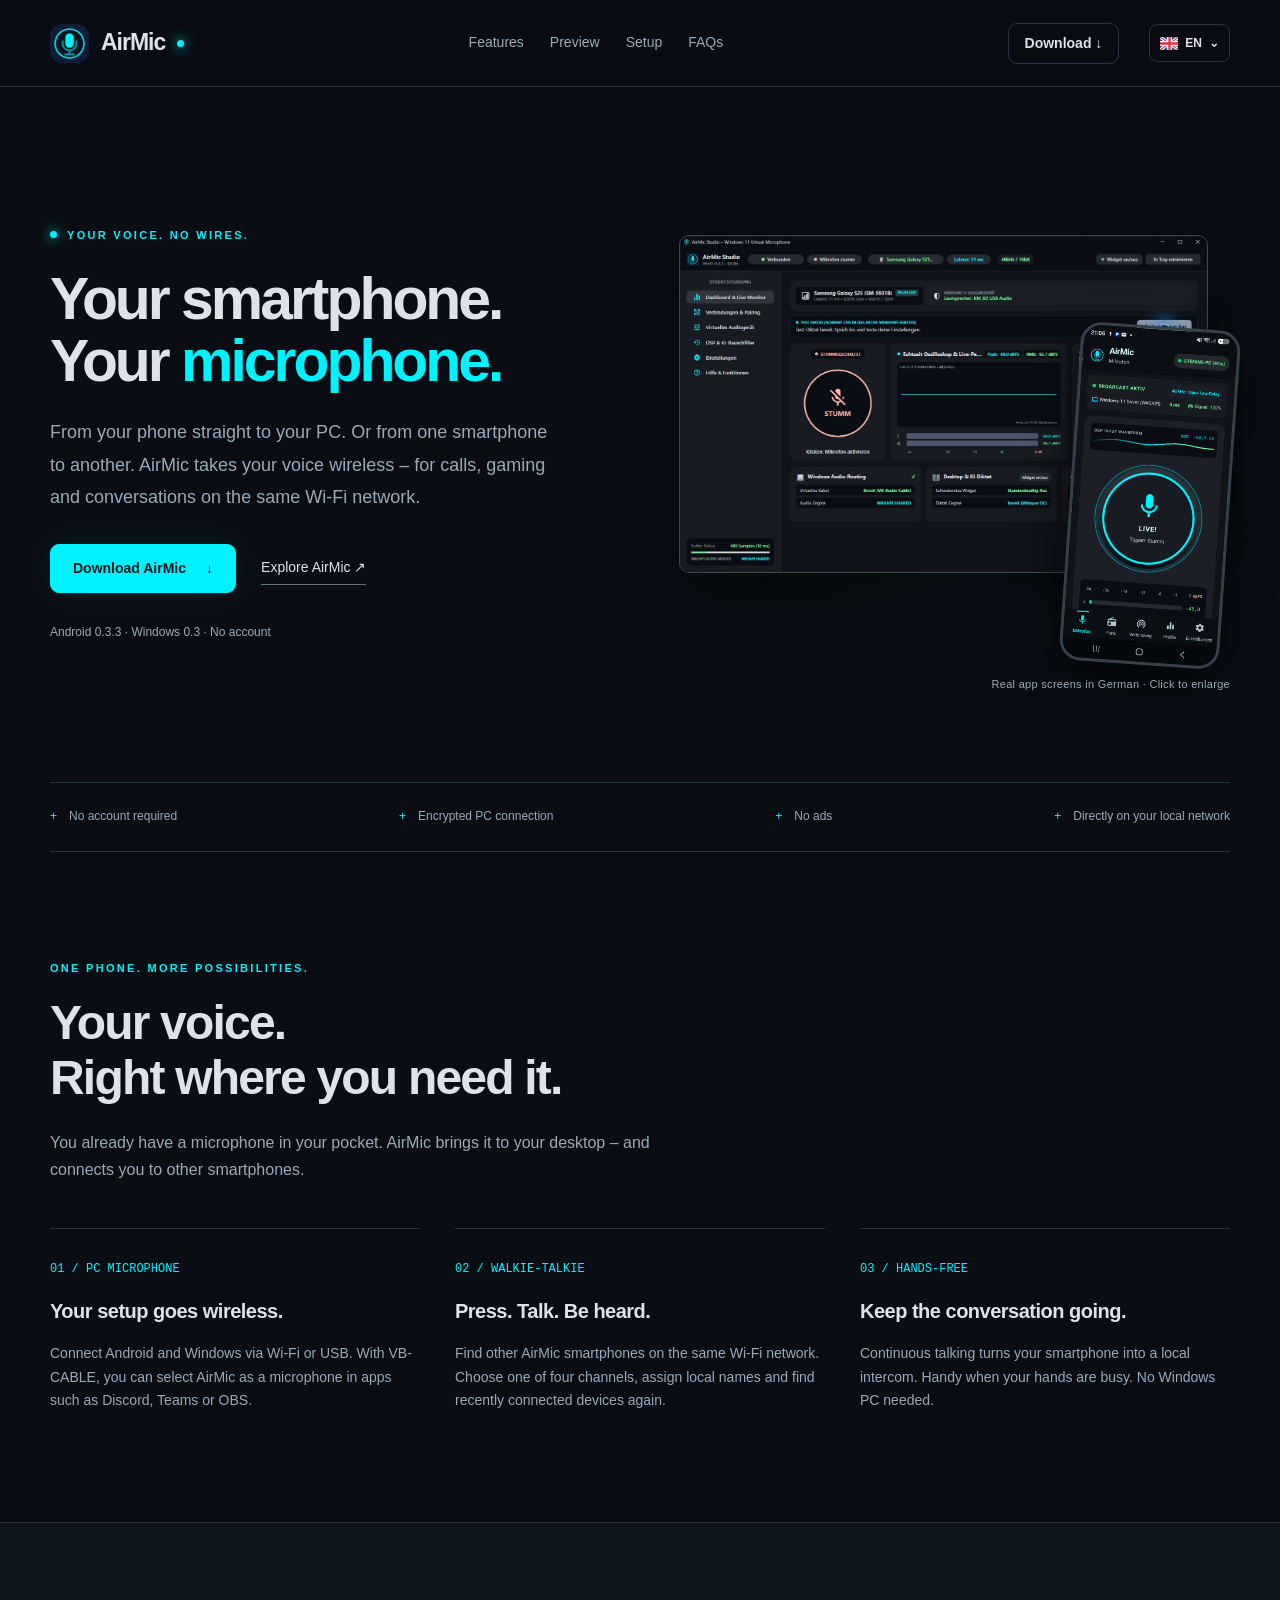
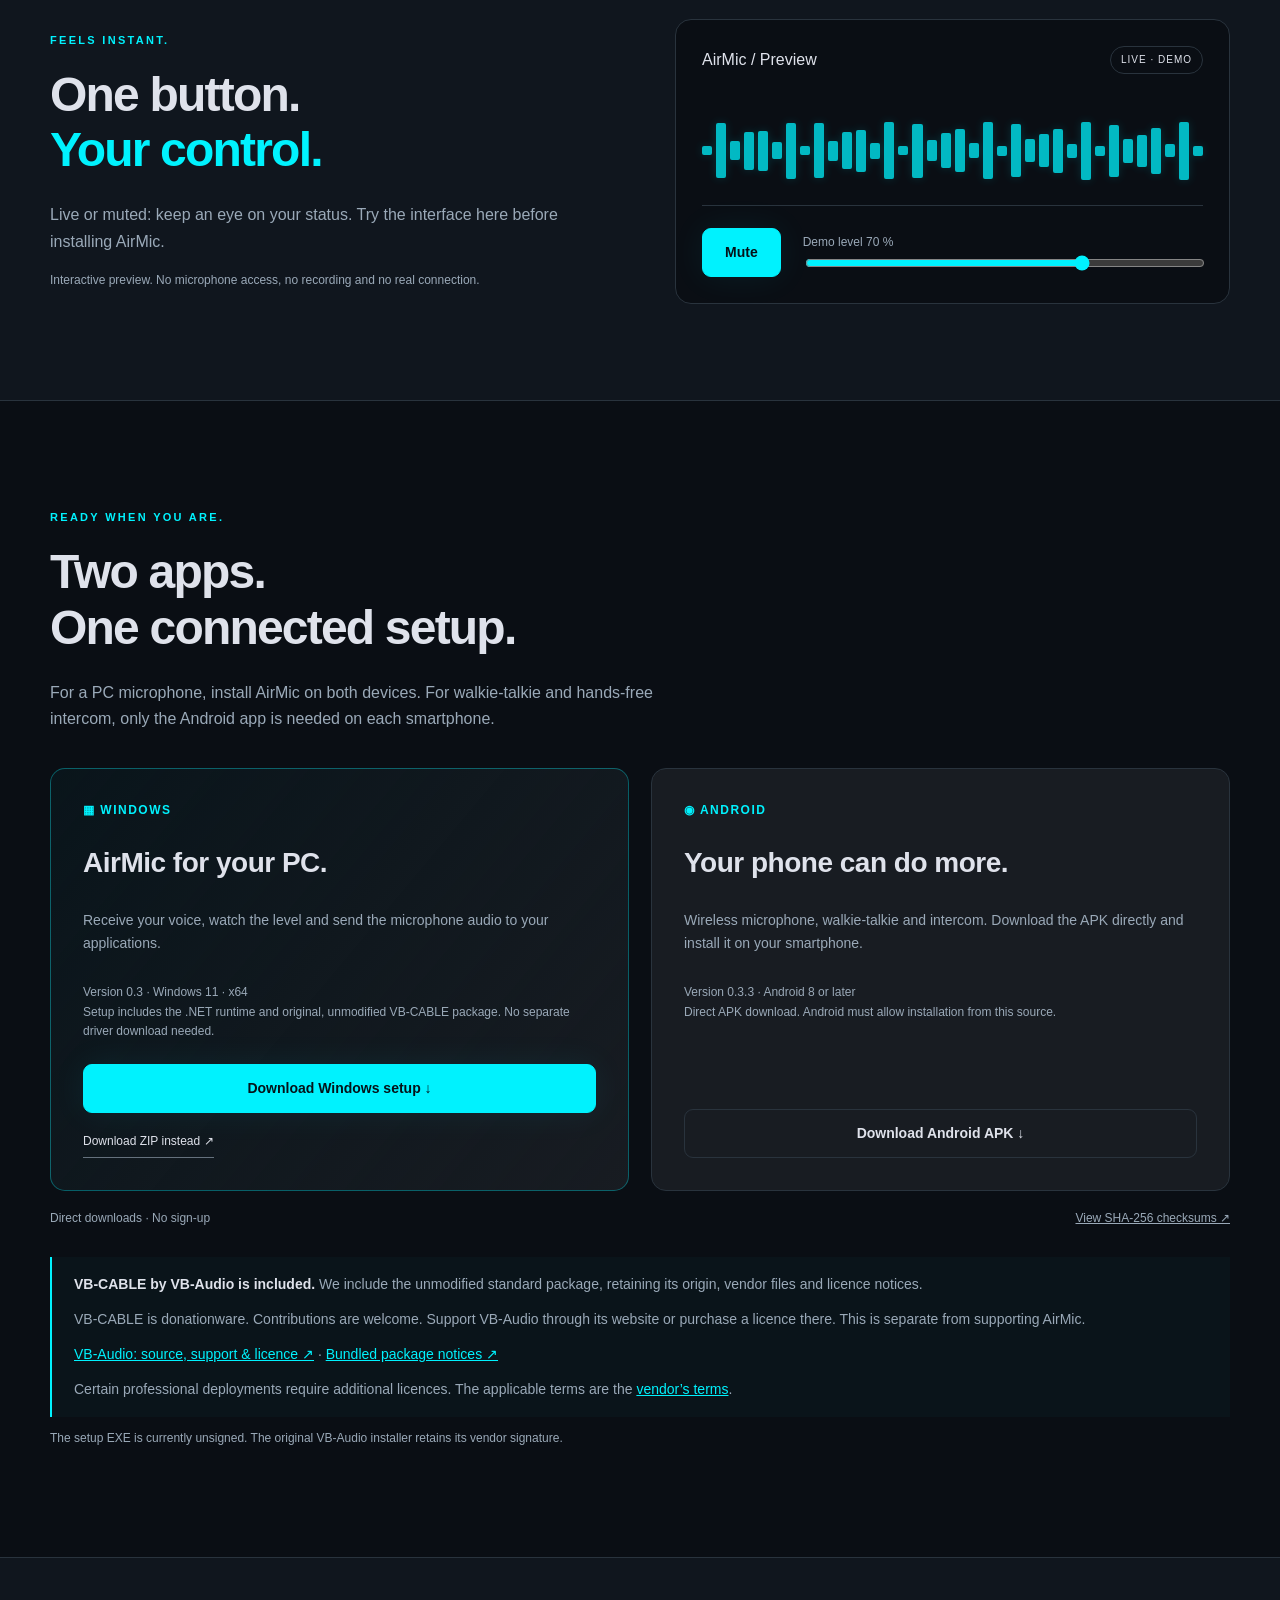
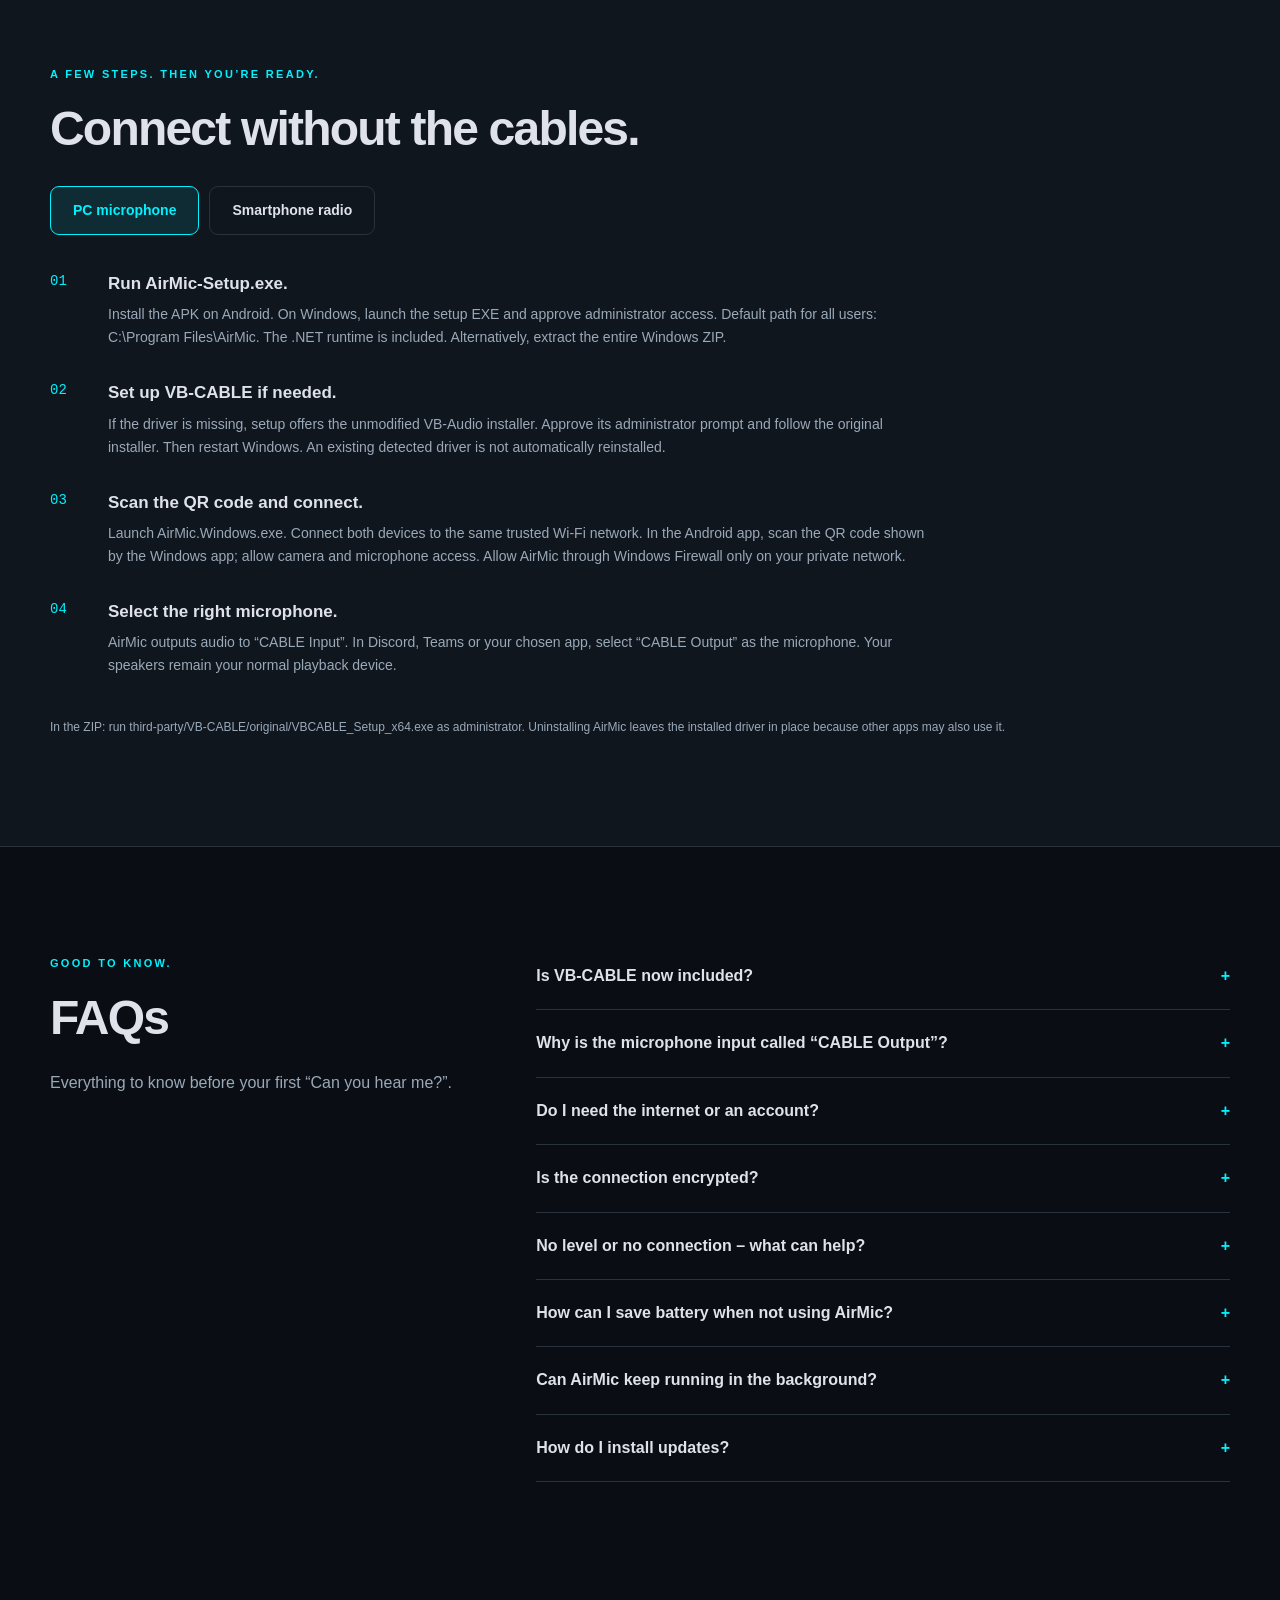
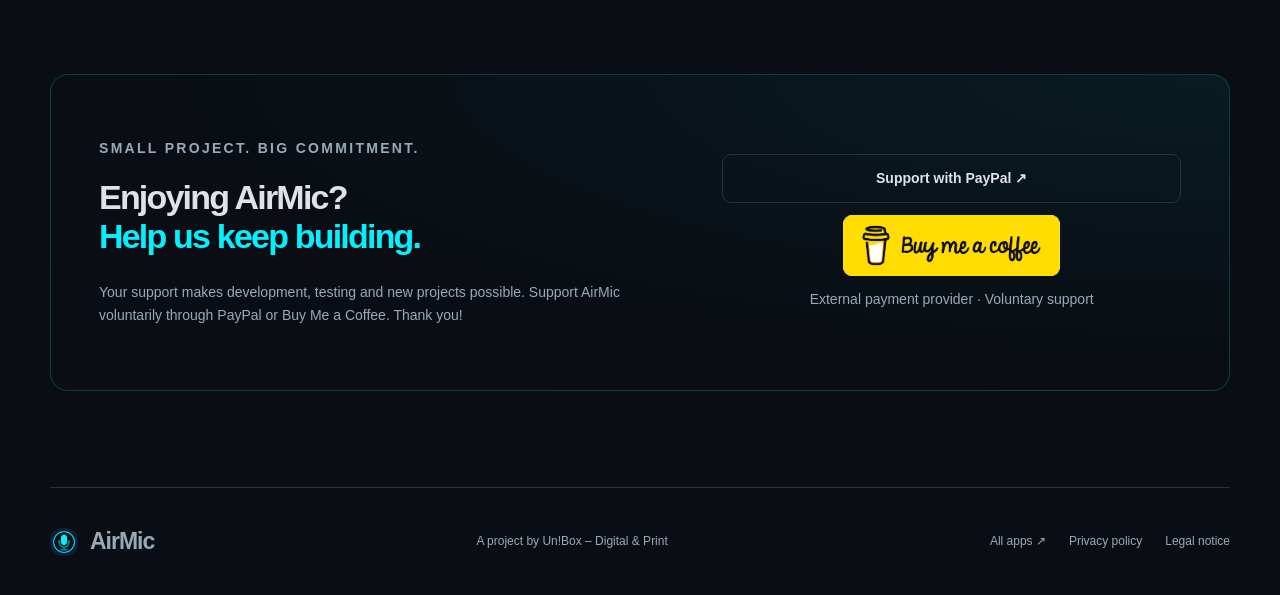
==== commit b15415b2: "Enable PayPal and Buy Me a Coffee support and release Android 0.3.3" ====
--- a/index.html
+++ b/index.html
@@ -1,13 +1,13 @@
 <!doctype html>
-<html lang="de"><head><meta charset="utf-8"><meta name="viewport" content="width=device-width,initial-scale=1"><title>AirMic – Dein Smartphone. Dein Mikrofon.</title><meta name="description" content="Nutze dein Android-Smartphone als kabelloses Windows-Mikrofon oder als Walkie-Talkie. AirMic für Windows und Android herunterladen, verbinden und lossprechen."><meta name="theme-color" content="#0a0e14"><meta property="og:title" content="AirMic – Dein Smartphone. Dein Mikrofon."><meta property="og:description" content="Kabelloses PC-Mikrofon. Walkie-Talkie. Freisprechen. Entdecke AirMic für Android und Windows."><meta property="og:image" content="https://unbox-digital-printing.github.io/airmic/assets/airmic-logo.png"><meta property="og:type" content="website"><meta property="og:url" content="https://unbox-digital-printing.github.io/airmic/"><link rel="canonical" href="https://unbox-digital-printing.github.io/airmic/"><link rel="icon" href="assets/airmic-logo.png"><link rel="stylesheet" href="styles.css?v=20261116g"><script src="translations.js?v=7" defer></script><script src="i18n.js?v=2" defer></script><script defer src="app.js?v=2"></script></head><body>
+<html lang="de"><head><meta charset="utf-8"><meta name="viewport" content="width=device-width,initial-scale=1"><title>AirMic – Dein Smartphone. Dein Mikrofon.</title><meta name="description" content="Nutze dein Android-Smartphone als kabelloses Windows-Mikrofon oder als Walkie-Talkie. AirMic für Windows und Android herunterladen, verbinden und lossprechen."><meta name="theme-color" content="#0a0e14"><meta property="og:title" content="AirMic – Dein Smartphone. Dein Mikrofon."><meta property="og:description" content="Kabelloses PC-Mikrofon. Walkie-Talkie. Freisprechen. Entdecke AirMic für Android und Windows."><meta property="og:image" content="https://unbox-digital-printing.github.io/airmic/assets/airmic-logo.png"><meta property="og:type" content="website"><meta property="og:url" content="https://unbox-digital-printing.github.io/airmic/"><link rel="canonical" href="https://unbox-digital-printing.github.io/airmic/"><link rel="icon" href="assets/airmic-logo.png"><link rel="stylesheet" href="styles.css?v=20261116h"><script src="translations.js?v=8" defer></script><script src="i18n.js?v=2" defer></script><script defer src="app.js?v=3"></script></head><body>
 <a class="skip" href="#main">Zum Inhalt</a>
 <header><nav class="wrap" aria-label="Hauptnavigation"><a class="brand" href="#"><img src="assets/airmic-logo.png" width="39" height="39" alt="">AirMic<span class="dot" aria-hidden="true"></span></a><div class="links"><a href="#funktionen">Funktionen</a><a href="#vorschau">Vorschau</a><a href="#installation">Einrichtung</a><a href="#faq">FAQs</a></div><a class="button small" href="#download">Download ↓</a><details class="language-menu" data-no-i18n><summary aria-label="Sprache wählen / Choose language"><img id="language-flag" src="assets/flags/de.svg" width="18" height="13" alt=""><span id="language-code">DE</span><span aria-hidden="true">⌄</span></summary><div class="language-options"><button type="button" data-language="de" lang="de" aria-pressed="true"><img src="assets/flags/de.svg" width="20" height="14" alt="">Deutsch<span>DE</span></button><button type="button" data-language="en" lang="en" aria-pressed="false"><img src="assets/flags/en.svg" width="20" height="14" alt="">English<span>EN</span></button><button type="button" data-language="fr" lang="fr" aria-pressed="false"><img src="assets/flags/fr.svg" width="20" height="14" alt="">Français<span>FR</span></button><button type="button" data-language="es" lang="es" aria-pressed="false"><img src="assets/flags/es.svg" width="20" height="14" alt="">Español<span>ES</span></button></div></details></nav></header>
-<main id="main"><section class="hero wrap"><div><p class="eyebrow"><span class="dot"></span> DEINE STIMME. OHNE KABEL.</p><h1>Dein Smartphone.<br>Dein <em>Mikrofon.</em></h1><p class="lead">Vom Handy direkt auf den PC. Oder von Smartphone zu Smartphone. AirMic macht deine Stimme kabellos – für Calls, Gaming und Gespräche im gleichen WLAN.</p><div class="actions"><a class="button primary" href="#download">AirMic herunterladen <span>↓</span></a><a class="text-link" href="#vorschau">AirMic erleben ↗</a></div><p class="fine">Android 0.3.2 · Windows 0.3 · Ohne Konto</p></div><div class="studio real-studio" aria-label="Echte Screenshots aus AirMic für Windows und Android"><a class="real-desktop" href="assets/windows-dashboard.jpg" target="_blank" rel="noopener noreferrer" aria-label="Windows-Screenshot vergrößern"><img src="assets/windows-dashboard.jpg" width="1366" height="873" alt="Original-Screenshot der Startseite von AirMic Studio für Windows"></a><a class="real-phone" href="assets/android-app.png" target="_blank" rel="noopener noreferrer" aria-label="Android-Screenshot vergrößern"><img src="assets/android-app.png" width="1080" height="2340" alt="Original-Screenshot der AirMic-Android-App im Mikrofonmodus"></a><p class="real-caption">Echte App-Ansichten auf Deutsch · Zum Vergrößern anklicken</p></div></section>
+<main id="main"><section class="hero wrap"><div><p class="eyebrow"><span class="dot"></span> DEINE STIMME. OHNE KABEL.</p><h1>Dein Smartphone.<br>Dein <em>Mikrofon.</em></h1><p class="lead">Vom Handy direkt auf den PC. Oder von Smartphone zu Smartphone. AirMic macht deine Stimme kabellos – für Calls, Gaming und Gespräche im gleichen WLAN.</p><div class="actions"><a class="button primary" href="#download">AirMic herunterladen <span>↓</span></a><a class="text-link" href="#vorschau">AirMic erleben ↗</a></div><p class="fine">Android 0.3.3 · Windows 0.3 · Ohne Konto</p></div><div class="studio real-studio" aria-label="Echte Screenshots aus AirMic für Windows und Android"><a class="real-desktop" href="assets/windows-dashboard.jpg" target="_blank" rel="noopener noreferrer" aria-label="Windows-Screenshot vergrößern"><img src="assets/windows-dashboard.jpg" width="1366" height="873" alt="Original-Screenshot der Startseite von AirMic Studio für Windows"></a><a class="real-phone" href="assets/android-app.png" target="_blank" rel="noopener noreferrer" aria-label="Android-Screenshot vergrößern"><img src="assets/android-app.png" width="1080" height="2340" alt="Original-Screenshot der AirMic-Android-App im Mikrofonmodus"></a><p class="real-caption">Echte App-Ansichten auf Deutsch · Zum Vergrößern anklicken</p></div></section>
 <div class="wrap trust"><span>Kein Benutzerkonto</span><span>PC-Verbindung verschlüsselt</span><span>Keine Werbung</span><span>Direkt im lokalen Netzwerk</span></div>
 <section class="content wrap" id="funktionen"><p class="eyebrow">EIN HANDY. MEHR MÖGLICHKEITEN.</p><h2>Deine Stimme.<br>Genau da, wo du sie brauchst.</h2><p class="section-intro">Ein Mikrofon hast du schon in der Tasche. AirMic bringt es auf deinen Desktop – und verbindet dich mit anderen Smartphones.</p><div class="grid3"><article class="feature"><span class="num">01 / PC-MIKROFON</span><h3>Dein Setup wird kabellos.</h3><p>Verbinde Android und Windows per WLAN oder USB. Mit VB-CABLE lässt sich AirMic als Mikrofon in Anwendungen wie Discord, Teams oder OBS auswählen.</p></article><article class="feature"><span class="num">02 / WALKIE-TALKIE</span><h3>Drücken. Sprechen. Ankommen.</h3><p>Finde andere AirMic-Smartphones im selben WLAN. Wähle einen von vier Kanälen, vergib lokale Namen und finde kürzlich verbundene Geräte wieder.</p></article><article class="feature"><span class="num">03 / FREISPRECHEN</span><h3>Im Gespräch bleiben.</h3><p>Mit Dauersprechen wird aus dem Smartphone ein lokales Intercom. Praktisch, wenn die Hände gerade beschäftigt sind. Dafür brauchst du keinen Windows-PC.</p></article></div></section>
 <section class="content preview-section" id="vorschau"><div class="wrap preview-layout"><div><p class="eyebrow">FÜHLT SICH DIREKT AN.</p><h2>Ein Button.<br><em>Deine Kontrolle.</em></h2><p class="section-intro">Live oder stumm: Behalte den Status im Blick. Probiere hier die Darstellung aus, bevor du AirMic installierst.</p><p class="fine">Interaktive Vorschau. Kein Mikrofonzugriff, keine Aufnahme und keine echte Verbindung.</p></div><div class="demo" id="demo"><div class="demo-head"><span>AirMic / Vorschau</span><span class="pill" id="demo-state" role="status">LIVE · DEMO</span></div><div class="wave" data-wave aria-hidden="true"></div><div class="demo-control"><button class="button primary" type="button" id="mute" aria-pressed="false">Stummschalten</button><label for="gain">Demo-Pegel <output id="gain-value">70 %</output><input id="gain" type="range" min="0" max="100" value="70"></label></div></div></div></section>
-<section class="content wrap" id="download"><p class="eyebrow">BEREIT, WENN DU ES BIST.</p><h2>Zwei Apps.<br>Ein verbundenes Setup.</h2><p class="section-intro">Für das PC-Mikrofon installierst du AirMic auf beiden Geräten. Für Walkie-Talkie und Freisprechen genügt die Android-App auf den beteiligten Smartphones.</p><div class="downloads"><article class="card highlight"><span class="platform">▦ WINDOWS</span><h3>AirMic für deinen PC.</h3><p>Deine Stimme empfangen, den Pegel im Blick behalten und das Mikrofon an deine Anwendungen weitergeben.</p><p class="fine">Version 0.3 · Windows 11 · x64<br>Setup mit .NET-Laufzeit und unverändertem VB-CABLE-Paket. Kein separater Treiber-Download nötig.</p><a class="button primary" href="downloads/AirMic-Setup.exe" download>Windows-Setup herunterladen ↓</a><a class="text-link zip-alternative" href="downloads/AirMic-Windows.zip" download>ZIP als Alternative herunterladen ↗</a></article><article class="card"><span class="platform">◉ ANDROID</span><h3>Dein Handy kann mehr.</h3><p>Kabelloses Mikrofon, Walkie-Talkie und Intercom. Lade die APK direkt herunter und installiere sie auf deinem Smartphone.</p><p class="fine">Version 0.3.2 · Android 8 oder neuer<br>Direkter APK-Download. Die Installation aus dieser Quelle muss in Android erlaubt werden.</p><a class="button" href="downloads/AirMic.apk?v=5-0a3b51ad" download>Android-APK herunterladen ↓</a></article></div><div class="download-meta"><span>Direkte Downloads · Keine Anmeldung</span><a href="downloads/SHA256SUMS.txt">SHA-256-Prüfsummen ansehen ↗</a></div><div class="notice" id="vbcable"><strong>VB-CABLE von VB-Audio ist enthalten.</strong> Wir liefern das unveränderte Standardpaket mit. Herkunft, Herstellerdateien und Lizenzhinweise bleiben erhalten.<p>VB-CABLE ist Donationware. Beiträge sind willkommen. Unterstütze VB-Audio über die Herstellerseite oder erwirb dort eine Lizenz. Das ist unabhängig von einer Unterstützung für AirMic.</p><p><a href="https://vb-audio.com/Cable/" target="_blank" rel="noopener noreferrer">VB-Audio: Herkunft, Unterstützung & Lizenz ↗</a> · <a href="downloads/VB-CABLE-HINWEISE.txt">Hinweise zum mitgelieferten Paket ↗</a></p><p>Bei bestimmten professionellen Verteilungen sind zusätzliche Lizenzen erforderlich. Es gelten die <a href="https://vb-audio.com/Services/licensing.htm" target="_blank" rel="noopener noreferrer">Herstellerbedingungen</a>.</p></div><p class="fine">Die Setup-EXE ist derzeit nicht digital signiert. Der Original-VB-Audio-Installer behält seine Herstellersignatur.</p></section>
+<section class="content wrap" id="download"><p class="eyebrow">BEREIT, WENN DU ES BIST.</p><h2>Zwei Apps.<br>Ein verbundenes Setup.</h2><p class="section-intro">Für das PC-Mikrofon installierst du AirMic auf beiden Geräten. Für Walkie-Talkie und Freisprechen genügt die Android-App auf den beteiligten Smartphones.</p><div class="downloads"><article class="card highlight"><span class="platform">▦ WINDOWS</span><h3>AirMic für deinen PC.</h3><p>Deine Stimme empfangen, den Pegel im Blick behalten und das Mikrofon an deine Anwendungen weitergeben.</p><p class="fine">Version 0.3 · Windows 11 · x64<br>Setup mit .NET-Laufzeit und unverändertem VB-CABLE-Paket. Kein separater Treiber-Download nötig.</p><a class="button primary" href="downloads/AirMic-Setup.exe" download>Windows-Setup herunterladen ↓</a><a class="text-link zip-alternative" href="downloads/AirMic-Windows.zip" download>ZIP als Alternative herunterladen ↗</a></article><article class="card"><span class="platform">◉ ANDROID</span><h3>Dein Handy kann mehr.</h3><p>Kabelloses Mikrofon, Walkie-Talkie und Intercom. Lade die APK direkt herunter und installiere sie auf deinem Smartphone.</p><p class="fine">Version 0.3.3 · Android 8 oder neuer<br>Direkter APK-Download. Die Installation aus dieser Quelle muss in Android erlaubt werden.</p><a class="button" href="downloads/AirMic.apk?v=6-612ca876" download>Android-APK herunterladen ↓</a></article></div><div class="download-meta"><span>Direkte Downloads · Keine Anmeldung</span><a href="downloads/SHA256SUMS.txt">SHA-256-Prüfsummen ansehen ↗</a></div><div class="notice" id="vbcable"><strong>VB-CABLE von VB-Audio ist enthalten.</strong> Wir liefern das unveränderte Standardpaket mit. Herkunft, Herstellerdateien und Lizenzhinweise bleiben erhalten.<p>VB-CABLE ist Donationware. Beiträge sind willkommen. Unterstütze VB-Audio über die Herstellerseite oder erwirb dort eine Lizenz. Das ist unabhängig von einer Unterstützung für AirMic.</p><p><a href="https://vb-audio.com/Cable/" target="_blank" rel="noopener noreferrer">VB-Audio: Herkunft, Unterstützung & Lizenz ↗</a> · <a href="downloads/VB-CABLE-HINWEISE.txt">Hinweise zum mitgelieferten Paket ↗</a></p><p>Bei bestimmten professionellen Verteilungen sind zusätzliche Lizenzen erforderlich. Es gelten die <a href="https://vb-audio.com/Services/licensing.htm" target="_blank" rel="noopener noreferrer">Herstellerbedingungen</a>.</p></div><p class="fine">Die Setup-EXE ist derzeit nicht digital signiert. Der Original-VB-Audio-Installer behält seine Herstellersignatur.</p></section>
 <section class="content preview-section" id="installation"><div class="wrap"><p class="eyebrow">WENIGE SCHRITTE. DANN GEHT’S LOS.</p><h2>Verbinden statt verkabeln.</h2><div class="tabs" role="tablist" aria-label="Einrichtung wählen"><button class="button tab" id="pc-tab" role="tab" aria-selected="true" aria-controls="pc-steps" tabindex="0">PC-Mikrofon</button><button class="button tab" id="radio-tab" role="tab" aria-selected="false" aria-controls="radio-steps" tabindex="-1">Smartphone-Funk</button></div><div id="pc-steps" role="tabpanel" aria-labelledby="pc-tab"><ol class="steps"><li><strong>AirMic-Setup.exe ausführen.</strong>APK auf Android installieren. Unter Windows die Setup-EXE starten und die Administratorabfrage bestätigen. Standardpfad für alle Benutzer: C:\Program Files\AirMic. Die .NET-Laufzeit ist enthalten. Alternativ die Windows-ZIP vollständig entpacken.</li><li><strong>VB-CABLE bei Bedarf einrichten.</strong>Fehlt der Treiber, bietet das Setup den unveränderten VB-Audio-Installer an. Bestätige dessen Administratorabfrage und folge dem Original-Installer. Danach Windows neu starten. Ein erkannter vorhandener Treiber wird nicht automatisch neu installiert.</li><li><strong>QR-Code scannen und verbinden.</strong>AirMic.Windows.exe starten. Beide Geräte ins gleiche vertrauenswürdige WLAN bringen. In der Android-App den QR-Code der Windows-App scannen; Kamera- und Mikrofonberechtigung erlauben. AirMic in der Windows-Firewall nur für dein privates Netzwerk freigeben.</li><li><strong>Das richtige Mikrofon auswählen.</strong>AirMic gibt Audio an „CABLE Input“ aus. In Discord, Teams oder deiner Zielanwendung „CABLE Output“ als Mikrofon wählen. Deine Lautsprecher bleiben dein normales Wiedergabegerät.</li></ol><p class="fine">In der ZIP: third-party/VB-CABLE/original/VBCABLE_Setup_x64.exe als Administrator ausführen. Bei einer AirMic-Deinstallation bleibt der installierte Treiber erhalten, da andere Apps ihn ebenfalls verwenden können.</p></div><div id="radio-steps" role="tabpanel" aria-labelledby="radio-tab" hidden><ol class="steps"><li><strong>AirMic auf den Smartphones installieren.</strong>Jedes beteiligte Gerät benötigt die Android-App und Mikrofonzugriff.</li><li><strong>Gemeinsames WLAN und gleichen Kanal wählen.</strong>Den Funkbereich öffnen, denselben Kanal einstellen und die lokale Suche nutzen. Gastnetzwerke mit Geräte-Isolation verhindern die Verbindung.</li><li><strong>Drücken oder freisprechen.</strong>Für Walkie-Talkie die Sprechtaste halten. Für längere Gespräche Dauersprechen aktivieren. Gefundene Smartphones lassen sich lokal umbenennen.</li></ol><div class="notice">Smartphone-Funk ist ein offener lokaler WLAN-Modus ohne Gruppenverschlüsselung. Verwende ihn nur in einem vertrauenswürdigen Netzwerk.</div></div></div></section>
 <section class="content wrap" id="faq"><div class="faq-grid"><div><p class="eyebrow">GUT ZU WISSEN.</p><h2>FAQs</h2><p class="section-intro">Alles Wichtige vor dem ersten „Hörst du mich?“.</p></div><div><details><summary>Ist VB-CABLE jetzt enthalten?</summary><p>Ja. Windows-Setup und Windows-ZIP enthalten das unveränderte Standard-VB-CABLE-Paket von VB-Audio. Die EXE führt bei Bedarf zum Original-Installer; in der ZIP liegt er unter third-party/VB-CABLE/original. VB-CABLE ist Donationware. Unterstütze VB-Audio über die Herstellerseite oder erwirb dort eine Lizenz. Für Smartphone-Funk ist der Treiber nicht nötig.</p></details><details><summary>Warum heißt der Mikrofoneingang „CABLE Output“?</summary><p>AirMic spielt die empfangene Stimme in den virtuellen Eingang „CABLE Input“. VB-CABLE stellt diese Stimme auf der anderen Seite als Aufnahmegerät „CABLE Output“ bereit. Diesen Ausgang wählst du in deiner Gesprächs- oder Aufnahme-App als Mikrofon.</p></details><details><summary>Brauche ich Internet oder ein Konto?</summary><p>Für die lokale Verbindung brauchst du kein Konto und keinen Cloud-Audiodienst. Die Downloads benötigen Internet. Wenn du die optionale lokale Diktierfunktion nutzt, muss ihr Sprachmodell zunächst heruntergeladen werden. Die Erkennung läuft danach lokal auf dem PC.</p></details><details><summary>Ist die Verbindung verschlüsselt?</summary><p>Die gekoppelte Verbindung zwischen Android und Windows nutzt authentifizierte Verschlüsselung mit AES-256-GCM. Der QR-Code enthält die Kopplungsdaten und sollte privat bleiben. Smartphone-Funk ist davon getrennt: Er läuft offen im lokalen WLAN und bietet keine Gruppenverschlüsselung.</p></details><details><summary>Kein Pegel oder keine Verbindung – was hilft?</summary><p>Prüfe Mikrofon- und Kameraberechtigung, dass beide Geräte im gleichen WLAN sind und dass die Windows-Firewall AirMic im privaten Netzwerk zulässt. Ein Gast-WLAN kann Geräte voneinander isolieren. Starte beide Apps neu und kopple sie erneut per QR-Code. Prüfe danach die Auswahl von CABLE Input und CABLE Output.</p></details><details><summary>Wie spare ich Akku bei Nichtbenutzung?</summary><p>Ab Android-Version 0.3.1 pausieren im stummen PC-Mikrofonmodus Aufnahme, DSP und Audioübertragung. CPU- und WLAN-Hochleistungssperren werden dafür freigegeben. Die Steuerverbindung bleibt für die Wiederaufnahme bestehen. Aktive Funkbereitschaft ist weiterhin echter Empfang und benötigt Energie. Wenn du AirMic nicht brauchst, beende den jeweiligen Modus über die Benachrichtigung.</p></details><details><summary>Kann AirMic im Hintergrund weiterlaufen?</summary><p>Aktiviere die Hintergrundoption in der Android-App. Je nach Smartphone musst du zusätzlich die Akkuoptimierung für AirMic anpassen. Ein sichtbarer Vordergrunddienst zeigt an, wenn die App weiter aktiv ist.</p></details><details><summary>Wie installiere ich Updates?</summary><p>Lade die neue APK herunter und installiere sie über die vorhandene App. Die Paketkennung ist com.unbox_digital_print.airmic. Falls eine alte Ausgabe eine andere Paketkennung nutzt, handelt es sich für Android um eine separate App. Unter Windows die App beenden und die neue ZIP in einen eigenen Ordner entpacken.</p></details></div></div></section>
-<section class="wrap content" id="unterstuetzen"><div class="support"><div><p class="eyebrow">KLEINES PROJEKT. VIEL HERZBLUT.</p><h2>AirMic gefällt dir?<br><em>Hilf beim Weiterbauen.</em></h2><p>Deine Unterstützung kann Entwicklung, Tests und neue Funktionen ermöglichen. Die Spendenlinks werden hier später freigeschaltet.</p></div><div class="support-actions"><button type="button" class="button" data-support="paypal" disabled>Mit PayPal unterstützen ↗</button><button type="button" class="button" data-support="buyMeACoffee" disabled>Einen Kaffee spendieren ↗</button><p class="fine" id="support-status">Noch nicht aktiviert · Aktuell keine Zahlungen möglich</p></div></div></section></main>
+<section class="wrap content" id="unterstuetzen"><div class="support"><div><p class="eyebrow">KLEINES PROJEKT. VIEL HERZBLUT.</p><h2>AirMic gefällt dir?<br><em>Hilf beim Weiterbauen.</em></h2><p>Deine Unterstützung ermöglicht Entwicklung, Tests und neue Projekte. Unterstütze AirMic freiwillig über PayPal oder Buy Me a Coffee. Danke!</p></div><div class="support-actions"><button type="button" class="button" data-support="paypal" disabled>Mit PayPal unterstützen ↗</button><button type="button" class="button" data-support="buyMeACoffee" disabled>Einen Kaffee spendieren ↗</button><p class="fine" id="support-status">Noch nicht aktiviert · Aktuell keine Zahlungen möglich</p></div></div></section></main>
 <footer class="wrap footer"><a class="brand" href="#"><img src="assets/airmic-logo.png" width="28" height="28" alt="">AirMic</a><span>Ein Projekt von Un!Box – Digital & Print</span><div class="footer-links"><a href="https://unbox-digital-printing.github.io/apps/">Alle Apps ↗</a><a href="privacy.html">Datenschutzerklärung</a><a href="impressum.html">Impressum</a></div></footer></body></html>
--- a/styles.css
+++ b/styles.css
@@ -38,3 +38,5 @@
 .real-phone{position:absolute;right:0;bottom:4px;width:29%;border:3px solid #34414b;border-radius:21px;overflow:hidden;box-shadow:0 20px 45px #0009;transform:rotate(4deg)}
 .real-caption{position:absolute;bottom:-35px;left:0;right:0;color:var(--muted);font-size:11px;letter-spacing:.3px;text-align:right}
 @media(max-width:700px){.real-studio{min-height:355px;margin:5px 0 40px}.real-desktop{top:25px;width:97%}.real-phone{width:30%;bottom:2px;border-radius:15px}.real-caption{bottom:-32px;font-size:10px;text-align:left}}
+
+.bmc-button{display:inline-flex;align-items:center;justify-content:center;max-width:100%;border-radius:9px;overflow:hidden}.bmc-button img{display:block;width:217px;max-width:100%;height:auto}.bmc-button:hover{filter:brightness(1.08)}
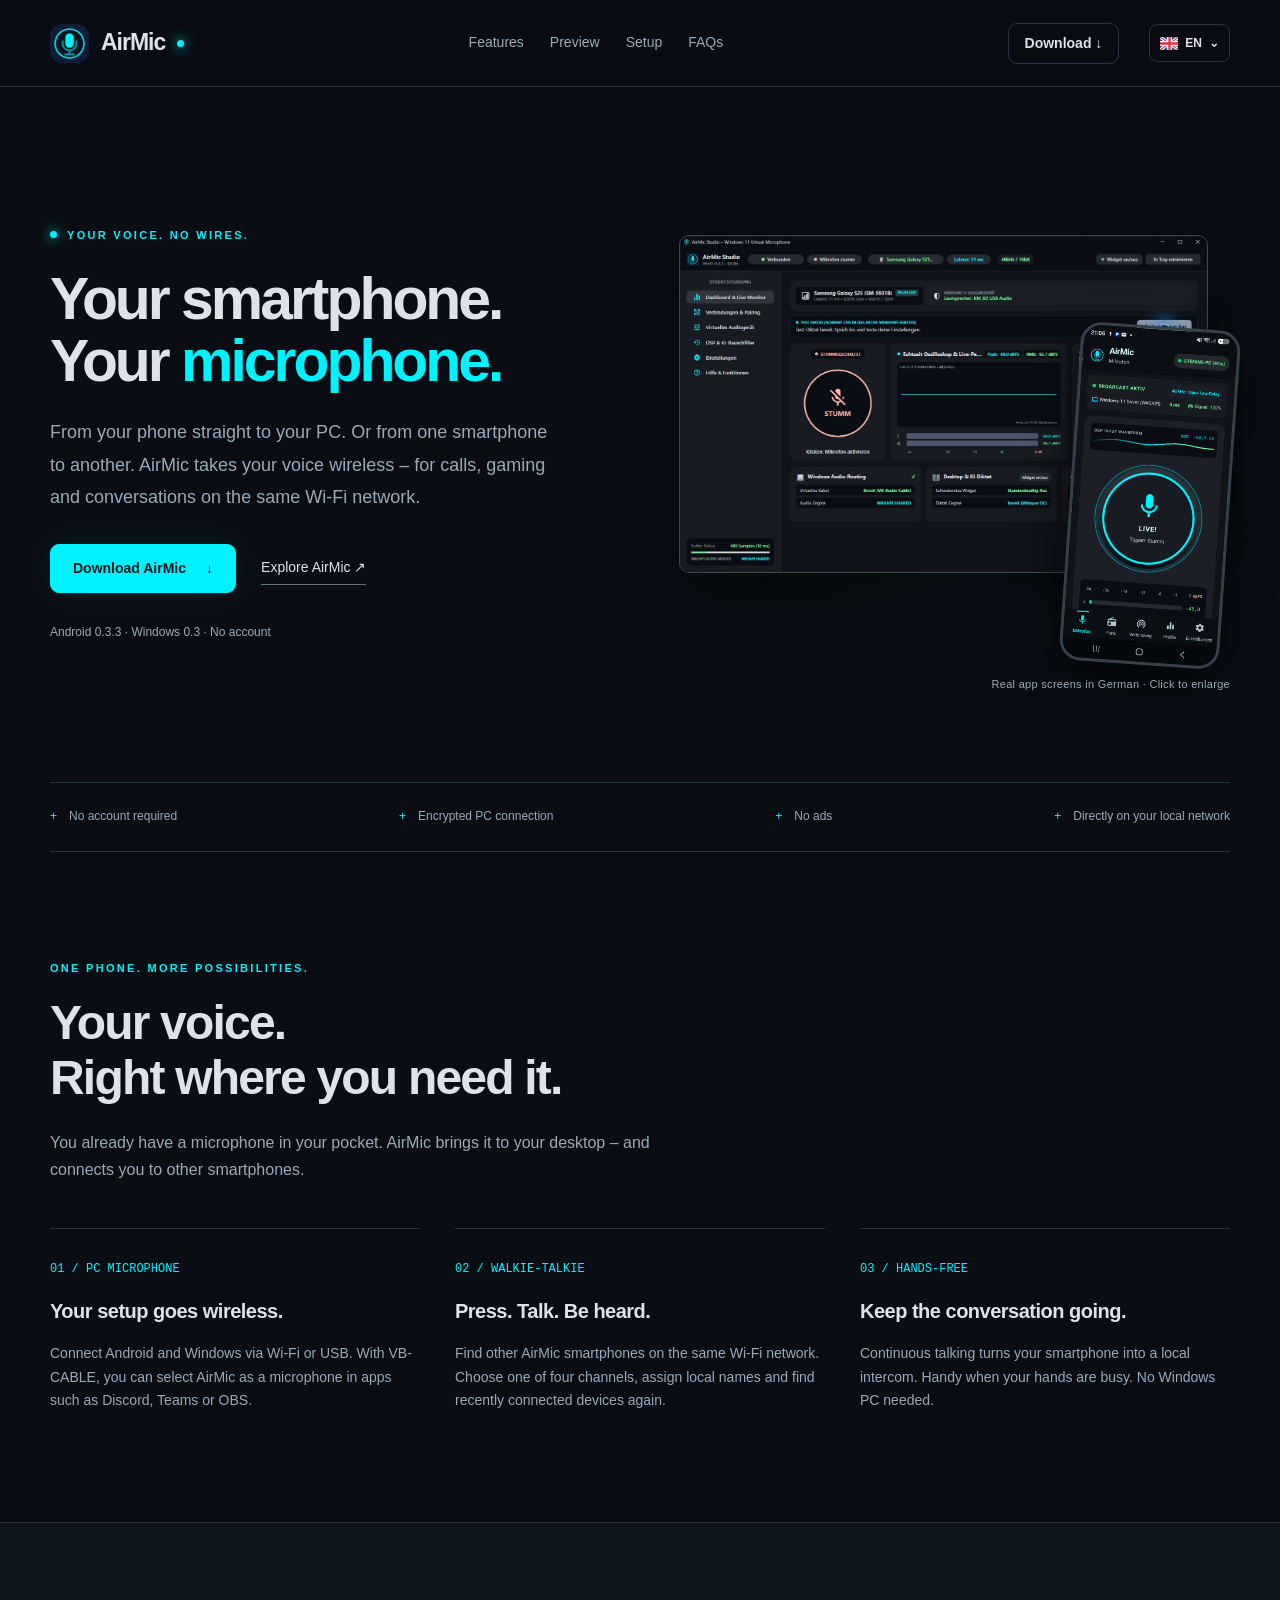
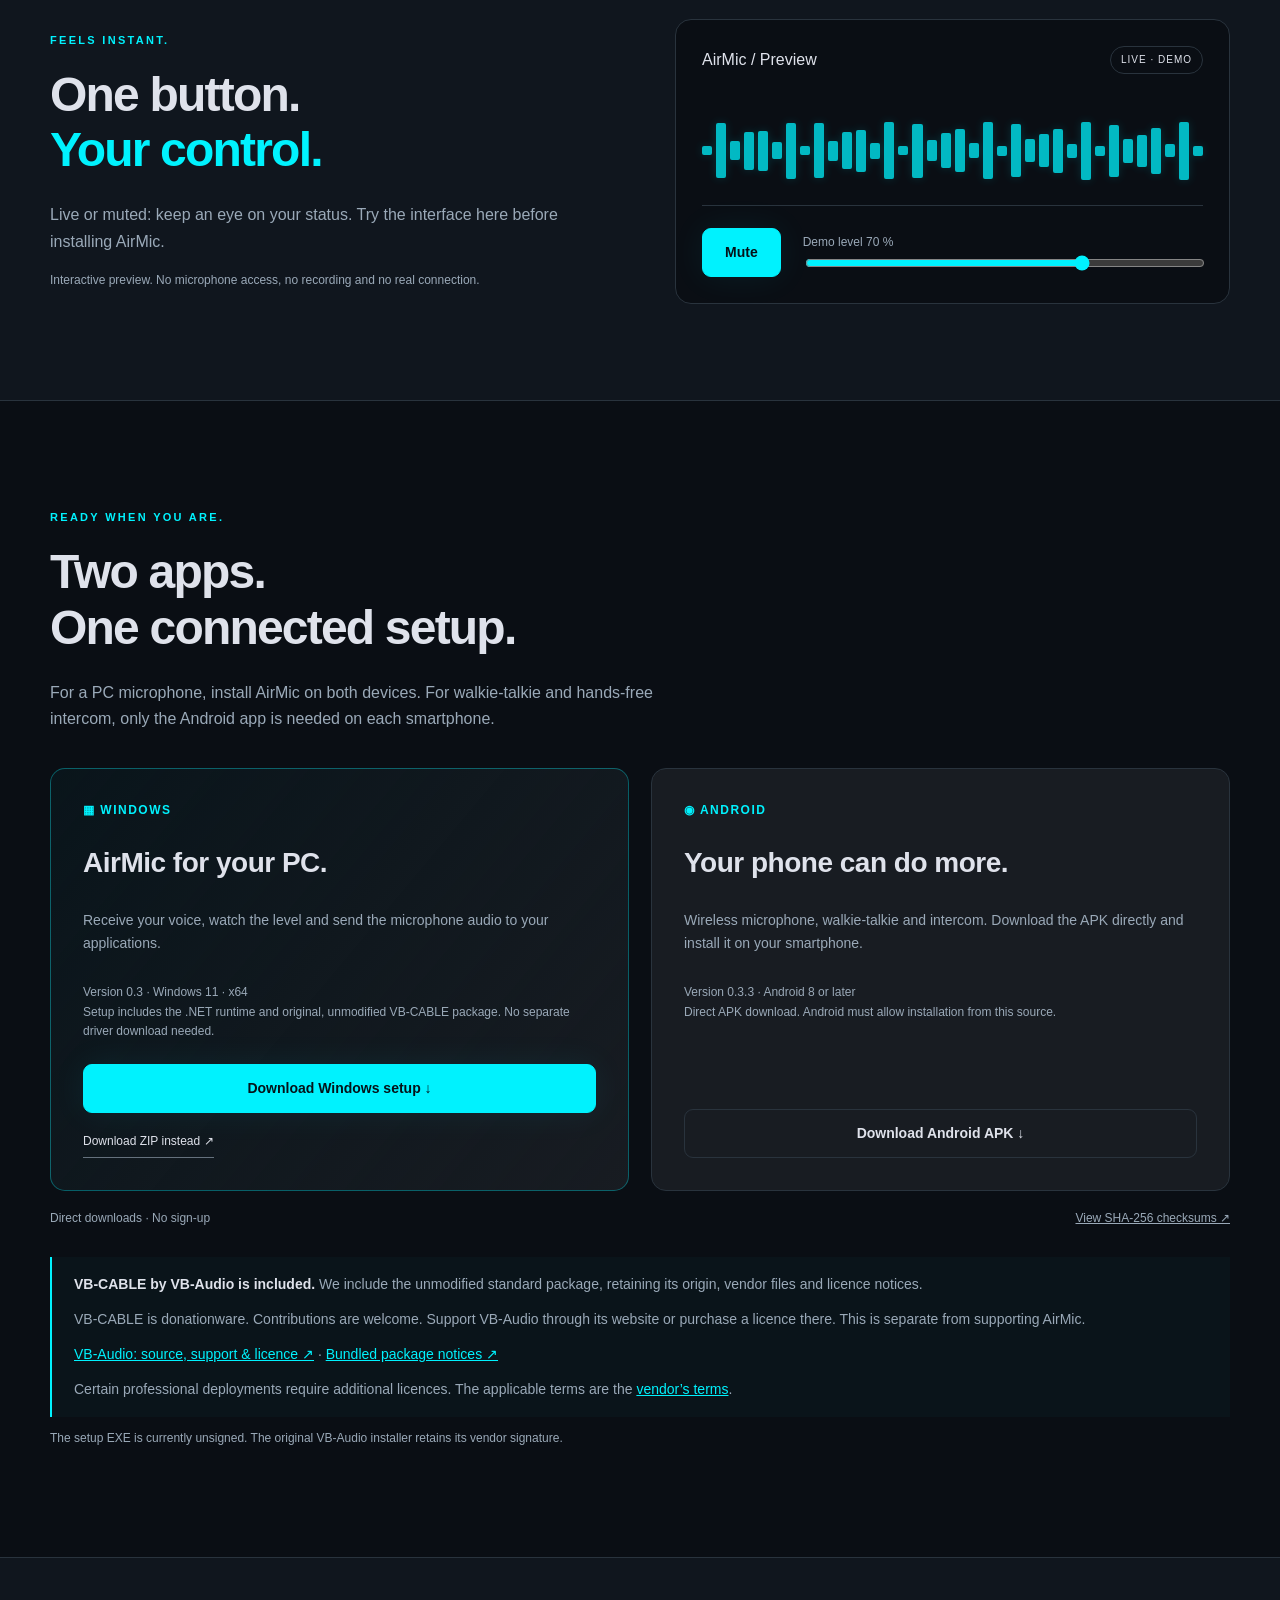
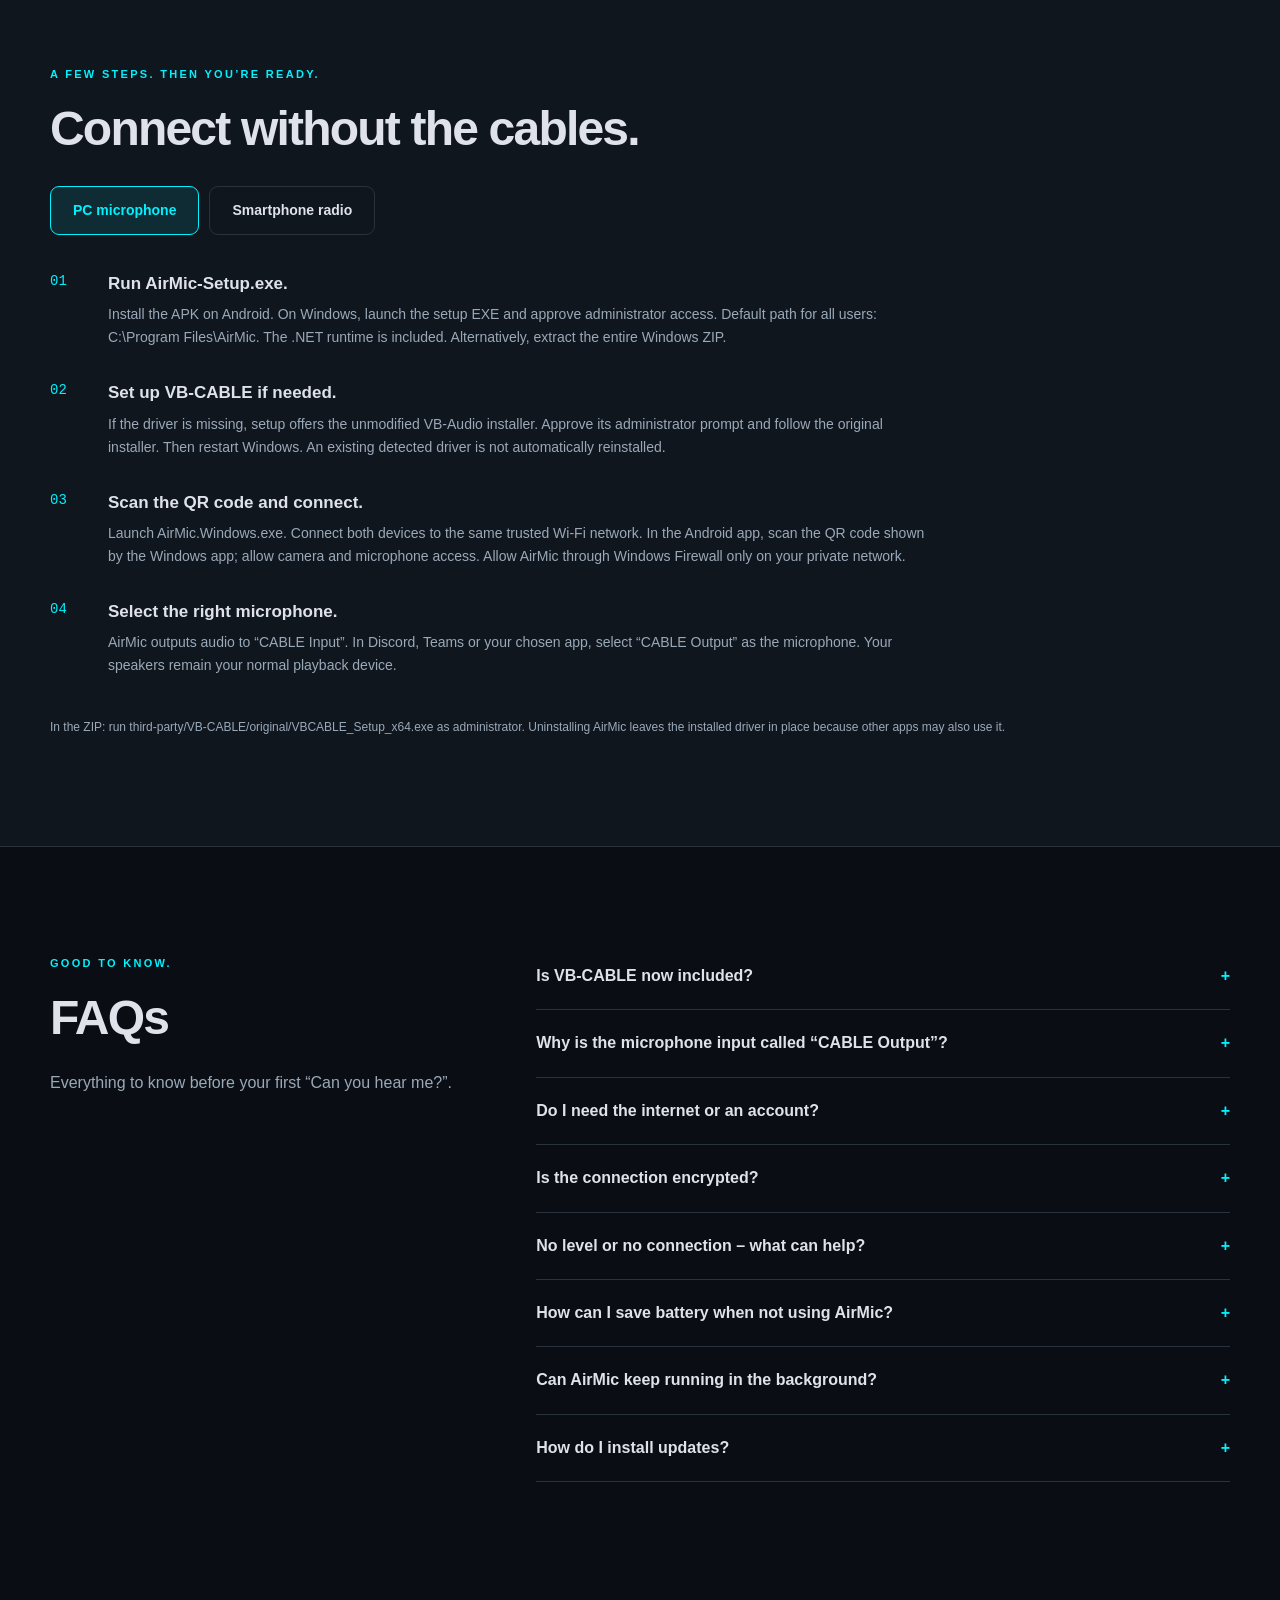
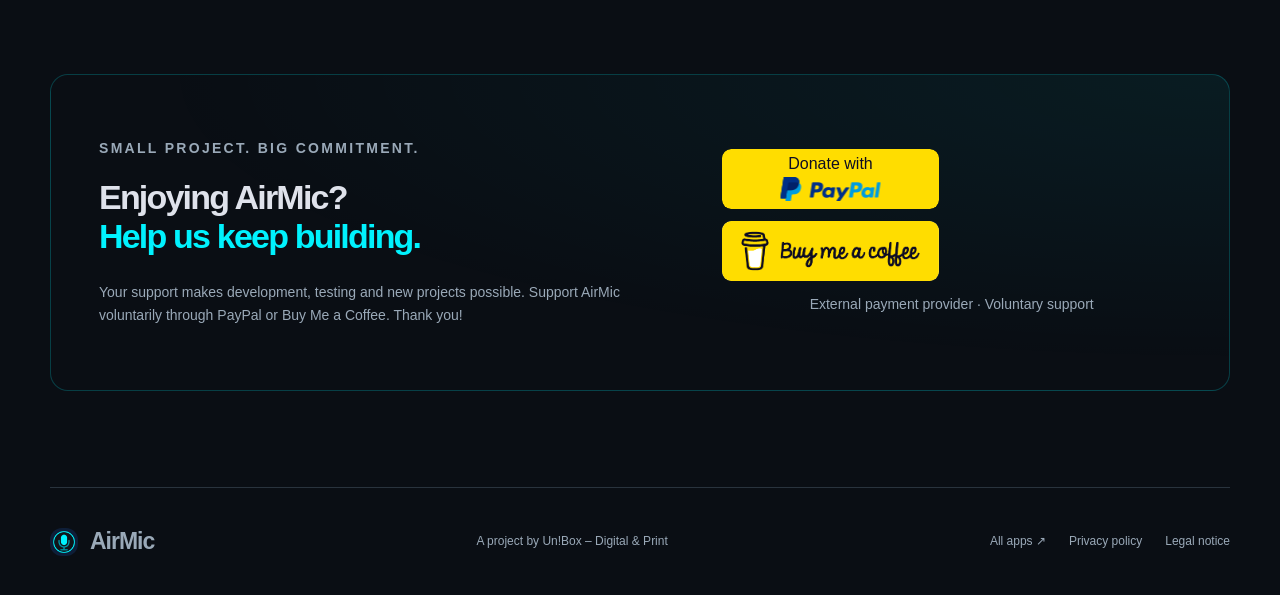
==== commit d8a08c7f: "Match PayPal donation button to Buy Me a Coffee style" ====
--- a/index.html
+++ b/index.html
@@ -1,5 +1,5 @@
 <!doctype html>
-<html lang="de"><head><meta charset="utf-8"><meta name="viewport" content="width=device-width,initial-scale=1"><title>AirMic – Dein Smartphone. Dein Mikrofon.</title><meta name="description" content="Nutze dein Android-Smartphone als kabelloses Windows-Mikrofon oder als Walkie-Talkie. AirMic für Windows und Android herunterladen, verbinden und lossprechen."><meta name="theme-color" content="#0a0e14"><meta property="og:title" content="AirMic – Dein Smartphone. Dein Mikrofon."><meta property="og:description" content="Kabelloses PC-Mikrofon. Walkie-Talkie. Freisprechen. Entdecke AirMic für Android und Windows."><meta property="og:image" content="https://unbox-digital-printing.github.io/airmic/assets/airmic-logo.png"><meta property="og:type" content="website"><meta property="og:url" content="https://unbox-digital-printing.github.io/airmic/"><link rel="canonical" href="https://unbox-digital-printing.github.io/airmic/"><link rel="icon" href="assets/airmic-logo.png"><link rel="stylesheet" href="styles.css?v=20261116h"><script src="translations.js?v=8" defer></script><script src="i18n.js?v=2" defer></script><script defer src="app.js?v=3"></script></head><body>
+<html lang="de"><head><meta charset="utf-8"><meta name="viewport" content="width=device-width,initial-scale=1"><title>AirMic – Dein Smartphone. Dein Mikrofon.</title><meta name="description" content="Nutze dein Android-Smartphone als kabelloses Windows-Mikrofon oder als Walkie-Talkie. AirMic für Windows und Android herunterladen, verbinden und lossprechen."><meta name="theme-color" content="#0a0e14"><meta property="og:title" content="AirMic – Dein Smartphone. Dein Mikrofon."><meta property="og:description" content="Kabelloses PC-Mikrofon. Walkie-Talkie. Freisprechen. Entdecke AirMic für Android und Windows."><meta property="og:image" content="https://unbox-digital-printing.github.io/airmic/assets/airmic-logo.png"><meta property="og:type" content="website"><meta property="og:url" content="https://unbox-digital-printing.github.io/airmic/"><link rel="canonical" href="https://unbox-digital-printing.github.io/airmic/"><link rel="icon" href="assets/airmic-logo.png"><link rel="stylesheet" href="styles.css?v=20261116i"><script src="translations.js?v=8" defer></script><script src="i18n.js?v=2" defer></script><script defer src="app.js?v=4"></script></head><body>
 <a class="skip" href="#main">Zum Inhalt</a>
 <header><nav class="wrap" aria-label="Hauptnavigation"><a class="brand" href="#"><img src="assets/airmic-logo.png" width="39" height="39" alt="">AirMic<span class="dot" aria-hidden="true"></span></a><div class="links"><a href="#funktionen">Funktionen</a><a href="#vorschau">Vorschau</a><a href="#installation">Einrichtung</a><a href="#faq">FAQs</a></div><a class="button small" href="#download">Download ↓</a><details class="language-menu" data-no-i18n><summary aria-label="Sprache wählen / Choose language"><img id="language-flag" src="assets/flags/de.svg" width="18" height="13" alt=""><span id="language-code">DE</span><span aria-hidden="true">⌄</span></summary><div class="language-options"><button type="button" data-language="de" lang="de" aria-pressed="true"><img src="assets/flags/de.svg" width="20" height="14" alt="">Deutsch<span>DE</span></button><button type="button" data-language="en" lang="en" aria-pressed="false"><img src="assets/flags/en.svg" width="20" height="14" alt="">English<span>EN</span></button><button type="button" data-language="fr" lang="fr" aria-pressed="false"><img src="assets/flags/fr.svg" width="20" height="14" alt="">Français<span>FR</span></button><button type="button" data-language="es" lang="es" aria-pressed="false"><img src="assets/flags/es.svg" width="20" height="14" alt="">Español<span>ES</span></button></div></details></nav></header>
 <main id="main"><section class="hero wrap"><div><p class="eyebrow"><span class="dot"></span> DEINE STIMME. OHNE KABEL.</p><h1>Dein Smartphone.<br>Dein <em>Mikrofon.</em></h1><p class="lead">Vom Handy direkt auf den PC. Oder von Smartphone zu Smartphone. AirMic macht deine Stimme kabellos – für Calls, Gaming und Gespräche im gleichen WLAN.</p><div class="actions"><a class="button primary" href="#download">AirMic herunterladen <span>↓</span></a><a class="text-link" href="#vorschau">AirMic erleben ↗</a></div><p class="fine">Android 0.3.3 · Windows 0.3 · Ohne Konto</p></div><div class="studio real-studio" aria-label="Echte Screenshots aus AirMic für Windows und Android"><a class="real-desktop" href="assets/windows-dashboard.jpg" target="_blank" rel="noopener noreferrer" aria-label="Windows-Screenshot vergrößern"><img src="assets/windows-dashboard.jpg" width="1366" height="873" alt="Original-Screenshot der Startseite von AirMic Studio für Windows"></a><a class="real-phone" href="assets/android-app.png" target="_blank" rel="noopener noreferrer" aria-label="Android-Screenshot vergrößern"><img src="assets/android-app.png" width="1080" height="2340" alt="Original-Screenshot der AirMic-Android-App im Mikrofonmodus"></a><p class="real-caption">Echte App-Ansichten auf Deutsch · Zum Vergrößern anklicken</p></div></section>
--- a/styles.css
+++ b/styles.css
@@ -39,4 +39,4 @@
 .real-caption{position:absolute;bottom:-35px;left:0;right:0;color:var(--muted);font-size:11px;letter-spacing:.3px;text-align:right}
 @media(max-width:700px){.real-studio{min-height:355px;margin:5px 0 40px}.real-desktop{top:25px;width:97%}.real-phone{width:30%;bottom:2px;border-radius:15px}.real-caption{bottom:-32px;font-size:10px;text-align:left}}
 
-.bmc-button{display:inline-flex;align-items:center;justify-content:center;max-width:100%;border-radius:9px;overflow:hidden}.bmc-button img{display:block;width:217px;max-width:100%;height:auto}.bmc-button:hover{filter:brightness(1.08)}
+.bmc-button{display:inline-flex;align-items:center;justify-content:center;width:217px;height:60px;max-width:100%;border-radius:9px;overflow:hidden}.bmc-button img{display:block;width:100%;height:100%}.bmc-button:hover{filter:brightness(1.08)}
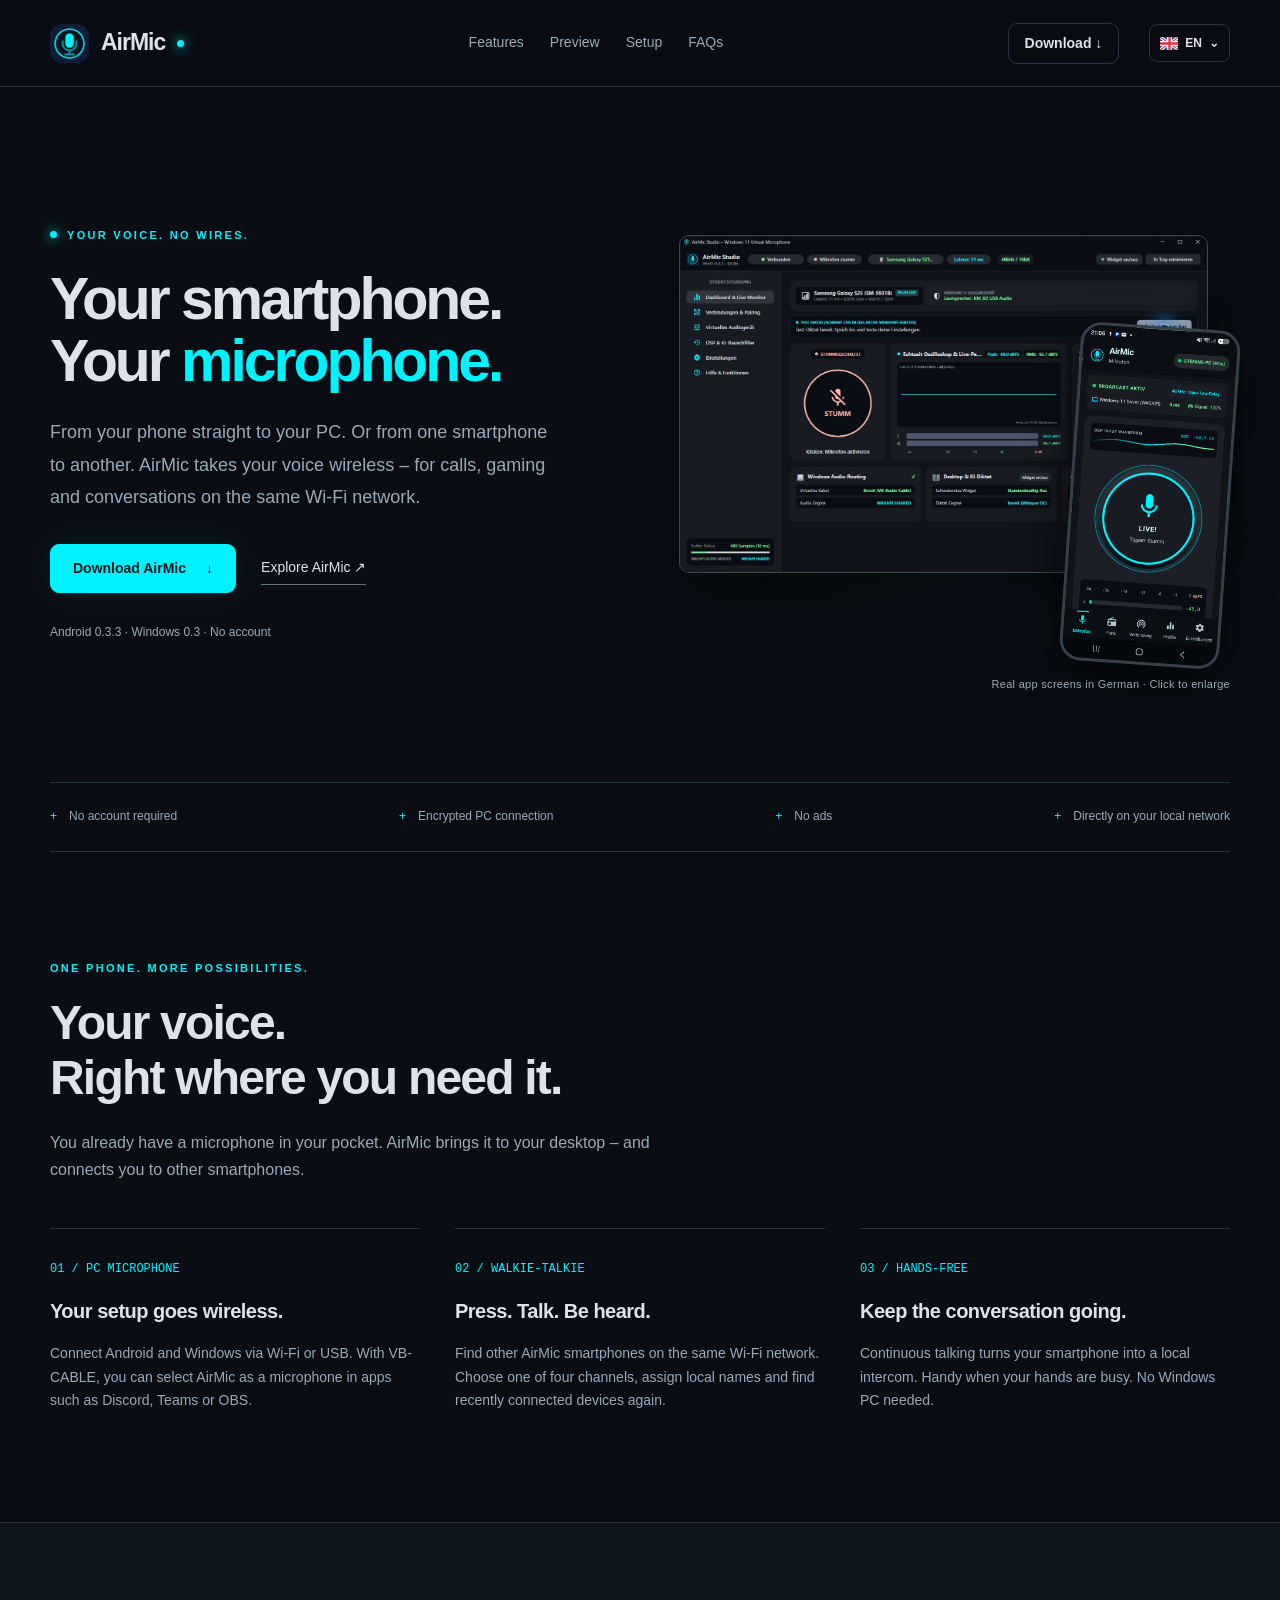
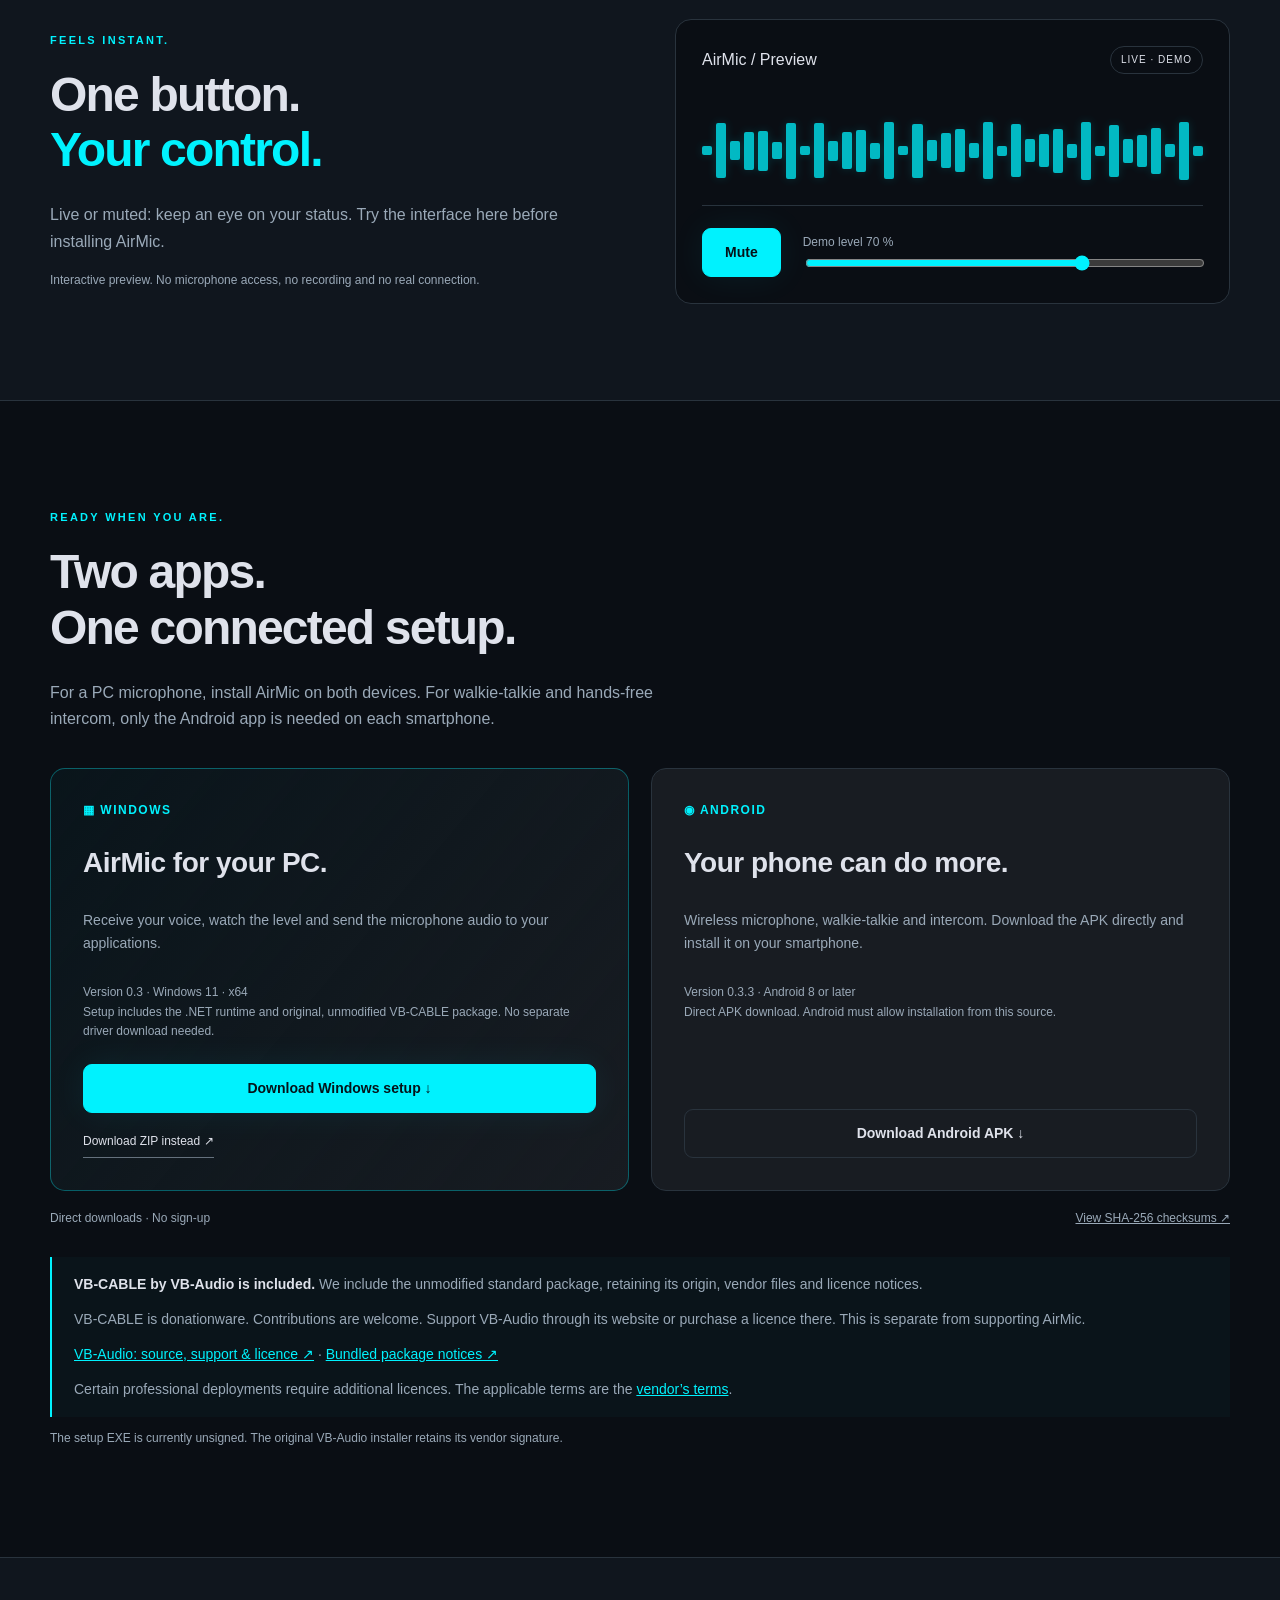
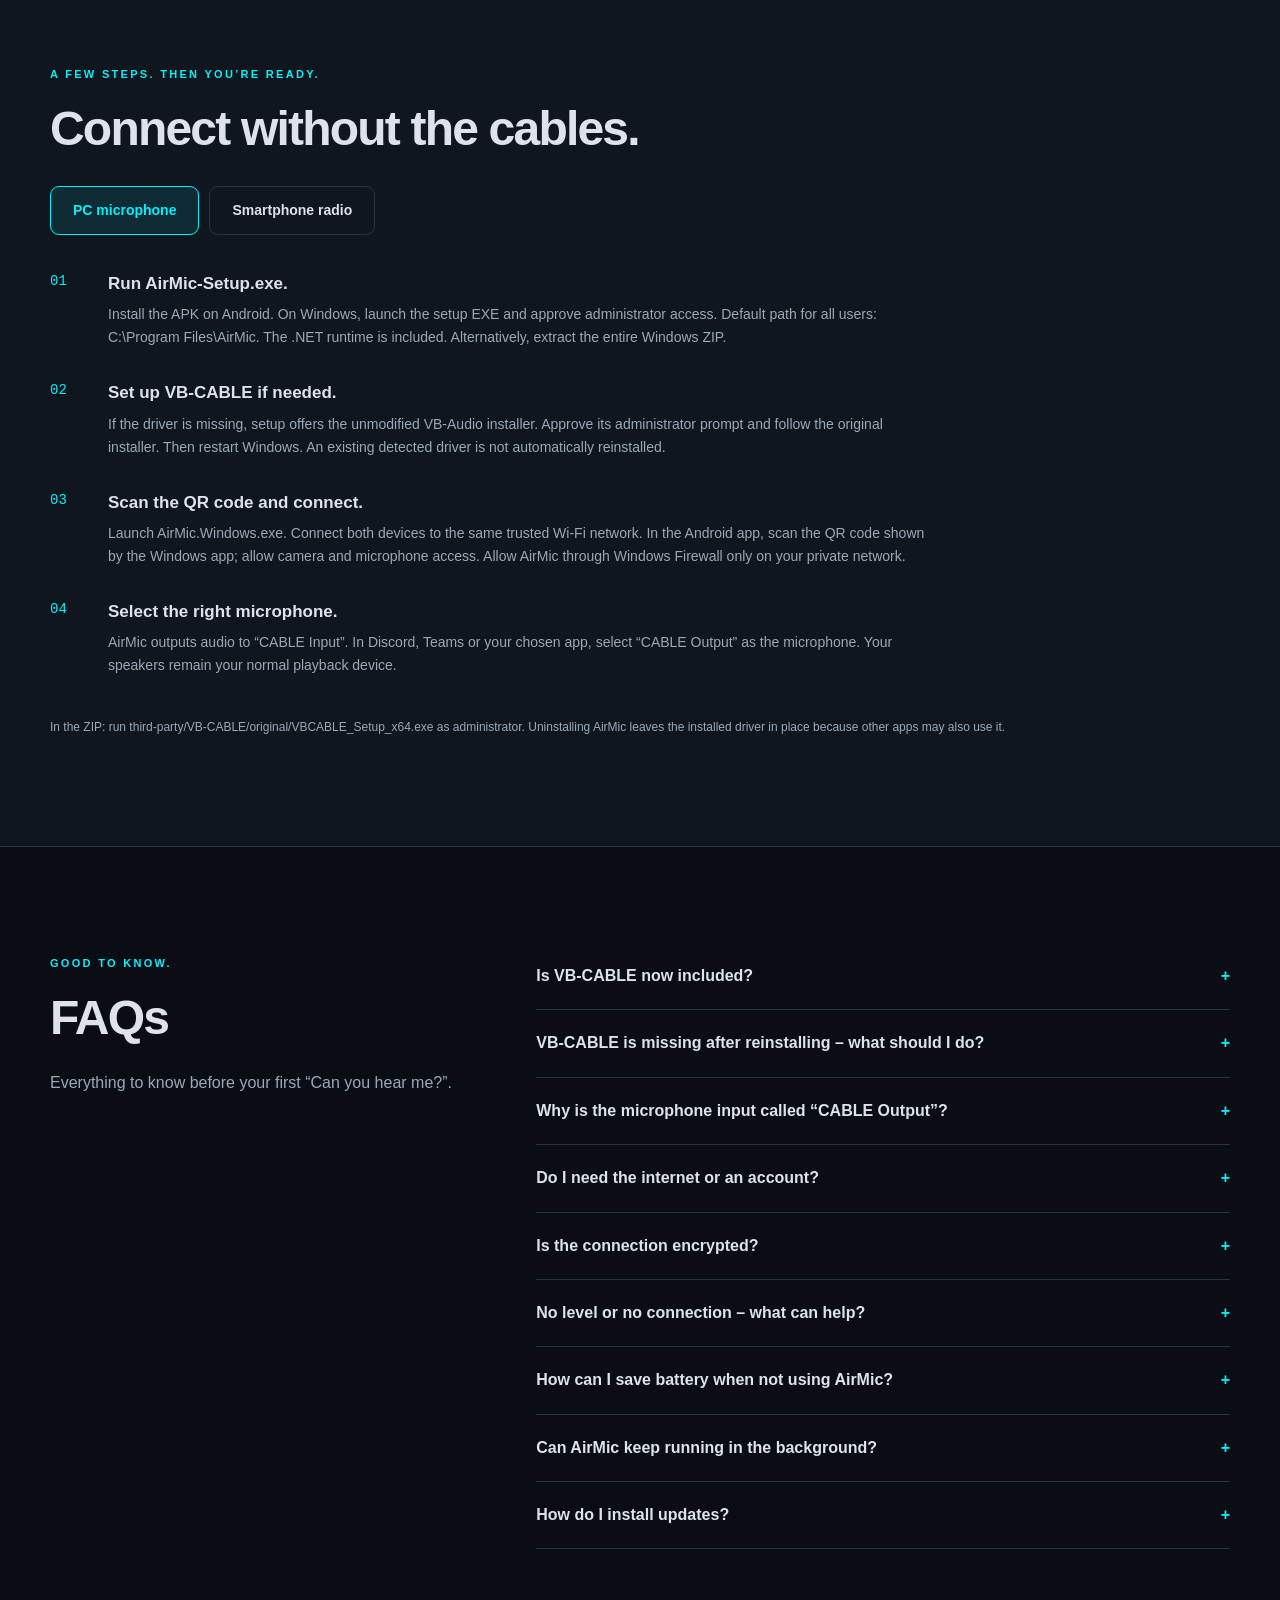
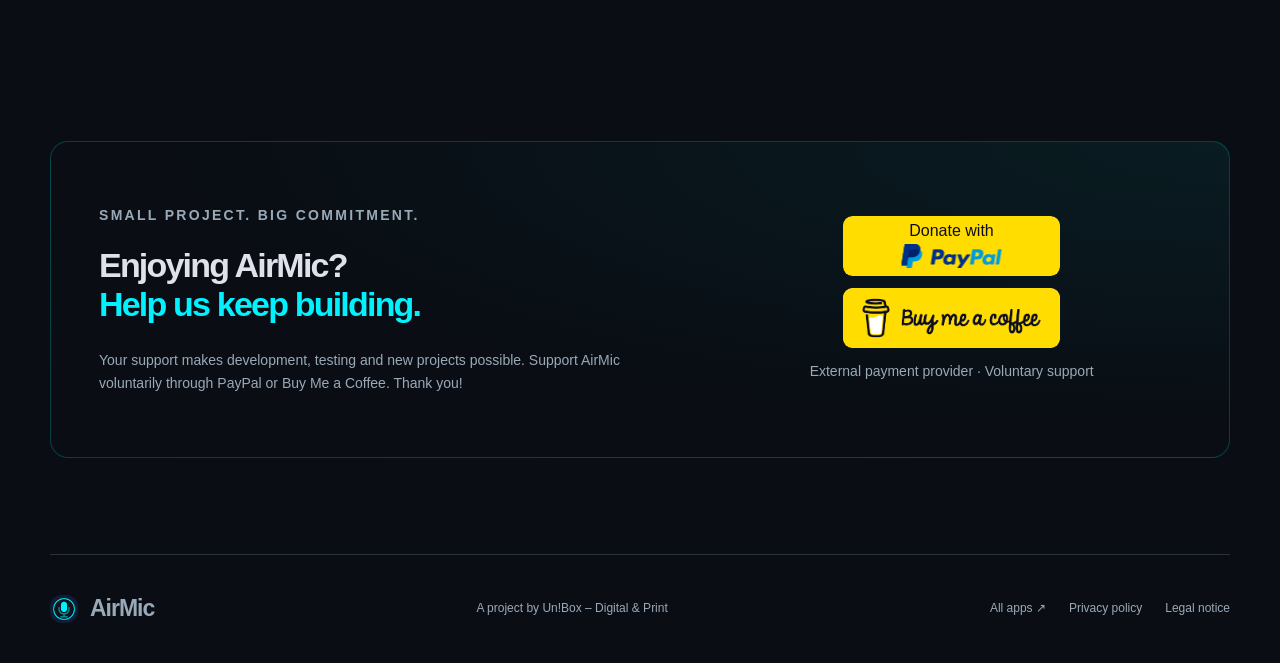
==== commit a1f9254f: "Improve VB-CABLE setup detection, rename AirMic Studio and center support buttons" ====
--- a/index.html
+++ b/index.html
@@ -1,13 +1,13 @@
 <!doctype html>
-<html lang="de"><head><meta charset="utf-8"><meta name="viewport" content="width=device-width,initial-scale=1"><title>AirMic – Dein Smartphone. Dein Mikrofon.</title><meta name="description" content="Nutze dein Android-Smartphone als kabelloses Windows-Mikrofon oder als Walkie-Talkie. AirMic für Windows und Android herunterladen, verbinden und lossprechen."><meta name="theme-color" content="#0a0e14"><meta property="og:title" content="AirMic – Dein Smartphone. Dein Mikrofon."><meta property="og:description" content="Kabelloses PC-Mikrofon. Walkie-Talkie. Freisprechen. Entdecke AirMic für Android und Windows."><meta property="og:image" content="https://unbox-digital-printing.github.io/airmic/assets/airmic-logo.png"><meta property="og:type" content="website"><meta property="og:url" content="https://unbox-digital-printing.github.io/airmic/"><link rel="canonical" href="https://unbox-digital-printing.github.io/airmic/"><link rel="icon" href="assets/airmic-logo.png"><link rel="stylesheet" href="styles.css?v=20261116i"><script src="translations.js?v=8" defer></script><script src="i18n.js?v=2" defer></script><script defer src="app.js?v=4"></script></head><body>
+<html lang="de"><head><meta charset="utf-8"><meta name="viewport" content="width=device-width,initial-scale=1"><title>AirMic – Dein Smartphone. Dein Mikrofon.</title><meta name="description" content="Nutze dein Android-Smartphone als kabelloses Windows-Mikrofon oder als Walkie-Talkie. AirMic für Windows und Android herunterladen, verbinden und lossprechen."><meta name="theme-color" content="#0a0e14"><meta property="og:title" content="AirMic – Dein Smartphone. Dein Mikrofon."><meta property="og:description" content="Kabelloses PC-Mikrofon. Walkie-Talkie. Freisprechen. Entdecke AirMic für Android und Windows."><meta property="og:image" content="https://unbox-digital-printing.github.io/airmic/assets/airmic-logo.png"><meta property="og:type" content="website"><meta property="og:url" content="https://unbox-digital-printing.github.io/airmic/"><link rel="canonical" href="https://unbox-digital-printing.github.io/airmic/"><link rel="icon" href="assets/airmic-logo.png"><link rel="stylesheet" href="styles.css?v=20261116j"><script src="translations.js?v=9" defer></script><script src="i18n.js?v=2" defer></script><script defer src="app.js?v=4"></script></head><body>
 <a class="skip" href="#main">Zum Inhalt</a>
 <header><nav class="wrap" aria-label="Hauptnavigation"><a class="brand" href="#"><img src="assets/airmic-logo.png" width="39" height="39" alt="">AirMic<span class="dot" aria-hidden="true"></span></a><div class="links"><a href="#funktionen">Funktionen</a><a href="#vorschau">Vorschau</a><a href="#installation">Einrichtung</a><a href="#faq">FAQs</a></div><a class="button small" href="#download">Download ↓</a><details class="language-menu" data-no-i18n><summary aria-label="Sprache wählen / Choose language"><img id="language-flag" src="assets/flags/de.svg" width="18" height="13" alt=""><span id="language-code">DE</span><span aria-hidden="true">⌄</span></summary><div class="language-options"><button type="button" data-language="de" lang="de" aria-pressed="true"><img src="assets/flags/de.svg" width="20" height="14" alt="">Deutsch<span>DE</span></button><button type="button" data-language="en" lang="en" aria-pressed="false"><img src="assets/flags/en.svg" width="20" height="14" alt="">English<span>EN</span></button><button type="button" data-language="fr" lang="fr" aria-pressed="false"><img src="assets/flags/fr.svg" width="20" height="14" alt="">Français<span>FR</span></button><button type="button" data-language="es" lang="es" aria-pressed="false"><img src="assets/flags/es.svg" width="20" height="14" alt="">Español<span>ES</span></button></div></details></nav></header>
 <main id="main"><section class="hero wrap"><div><p class="eyebrow"><span class="dot"></span> DEINE STIMME. OHNE KABEL.</p><h1>Dein Smartphone.<br>Dein <em>Mikrofon.</em></h1><p class="lead">Vom Handy direkt auf den PC. Oder von Smartphone zu Smartphone. AirMic macht deine Stimme kabellos – für Calls, Gaming und Gespräche im gleichen WLAN.</p><div class="actions"><a class="button primary" href="#download">AirMic herunterladen <span>↓</span></a><a class="text-link" href="#vorschau">AirMic erleben ↗</a></div><p class="fine">Android 0.3.3 · Windows 0.3 · Ohne Konto</p></div><div class="studio real-studio" aria-label="Echte Screenshots aus AirMic für Windows und Android"><a class="real-desktop" href="assets/windows-dashboard.jpg" target="_blank" rel="noopener noreferrer" aria-label="Windows-Screenshot vergrößern"><img src="assets/windows-dashboard.jpg" width="1366" height="873" alt="Original-Screenshot der Startseite von AirMic Studio für Windows"></a><a class="real-phone" href="assets/android-app.png" target="_blank" rel="noopener noreferrer" aria-label="Android-Screenshot vergrößern"><img src="assets/android-app.png" width="1080" height="2340" alt="Original-Screenshot der AirMic-Android-App im Mikrofonmodus"></a><p class="real-caption">Echte App-Ansichten auf Deutsch · Zum Vergrößern anklicken</p></div></section>
 <div class="wrap trust"><span>Kein Benutzerkonto</span><span>PC-Verbindung verschlüsselt</span><span>Keine Werbung</span><span>Direkt im lokalen Netzwerk</span></div>
 <section class="content wrap" id="funktionen"><p class="eyebrow">EIN HANDY. MEHR MÖGLICHKEITEN.</p><h2>Deine Stimme.<br>Genau da, wo du sie brauchst.</h2><p class="section-intro">Ein Mikrofon hast du schon in der Tasche. AirMic bringt es auf deinen Desktop – und verbindet dich mit anderen Smartphones.</p><div class="grid3"><article class="feature"><span class="num">01 / PC-MIKROFON</span><h3>Dein Setup wird kabellos.</h3><p>Verbinde Android und Windows per WLAN oder USB. Mit VB-CABLE lässt sich AirMic als Mikrofon in Anwendungen wie Discord, Teams oder OBS auswählen.</p></article><article class="feature"><span class="num">02 / WALKIE-TALKIE</span><h3>Drücken. Sprechen. Ankommen.</h3><p>Finde andere AirMic-Smartphones im selben WLAN. Wähle einen von vier Kanälen, vergib lokale Namen und finde kürzlich verbundene Geräte wieder.</p></article><article class="feature"><span class="num">03 / FREISPRECHEN</span><h3>Im Gespräch bleiben.</h3><p>Mit Dauersprechen wird aus dem Smartphone ein lokales Intercom. Praktisch, wenn die Hände gerade beschäftigt sind. Dafür brauchst du keinen Windows-PC.</p></article></div></section>
 <section class="content preview-section" id="vorschau"><div class="wrap preview-layout"><div><p class="eyebrow">FÜHLT SICH DIREKT AN.</p><h2>Ein Button.<br><em>Deine Kontrolle.</em></h2><p class="section-intro">Live oder stumm: Behalte den Status im Blick. Probiere hier die Darstellung aus, bevor du AirMic installierst.</p><p class="fine">Interaktive Vorschau. Kein Mikrofonzugriff, keine Aufnahme und keine echte Verbindung.</p></div><div class="demo" id="demo"><div class="demo-head"><span>AirMic / Vorschau</span><span class="pill" id="demo-state" role="status">LIVE · DEMO</span></div><div class="wave" data-wave aria-hidden="true"></div><div class="demo-control"><button class="button primary" type="button" id="mute" aria-pressed="false">Stummschalten</button><label for="gain">Demo-Pegel <output id="gain-value">70 %</output><input id="gain" type="range" min="0" max="100" value="70"></label></div></div></div></section>
-<section class="content wrap" id="download"><p class="eyebrow">BEREIT, WENN DU ES BIST.</p><h2>Zwei Apps.<br>Ein verbundenes Setup.</h2><p class="section-intro">Für das PC-Mikrofon installierst du AirMic auf beiden Geräten. Für Walkie-Talkie und Freisprechen genügt die Android-App auf den beteiligten Smartphones.</p><div class="downloads"><article class="card highlight"><span class="platform">▦ WINDOWS</span><h3>AirMic für deinen PC.</h3><p>Deine Stimme empfangen, den Pegel im Blick behalten und das Mikrofon an deine Anwendungen weitergeben.</p><p class="fine">Version 0.3 · Windows 11 · x64<br>Setup mit .NET-Laufzeit und unverändertem VB-CABLE-Paket. Kein separater Treiber-Download nötig.</p><a class="button primary" href="downloads/AirMic-Setup.exe" download>Windows-Setup herunterladen ↓</a><a class="text-link zip-alternative" href="downloads/AirMic-Windows.zip" download>ZIP als Alternative herunterladen ↗</a></article><article class="card"><span class="platform">◉ ANDROID</span><h3>Dein Handy kann mehr.</h3><p>Kabelloses Mikrofon, Walkie-Talkie und Intercom. Lade die APK direkt herunter und installiere sie auf deinem Smartphone.</p><p class="fine">Version 0.3.3 · Android 8 oder neuer<br>Direkter APK-Download. Die Installation aus dieser Quelle muss in Android erlaubt werden.</p><a class="button" href="downloads/AirMic.apk?v=6-612ca876" download>Android-APK herunterladen ↓</a></article></div><div class="download-meta"><span>Direkte Downloads · Keine Anmeldung</span><a href="downloads/SHA256SUMS.txt">SHA-256-Prüfsummen ansehen ↗</a></div><div class="notice" id="vbcable"><strong>VB-CABLE von VB-Audio ist enthalten.</strong> Wir liefern das unveränderte Standardpaket mit. Herkunft, Herstellerdateien und Lizenzhinweise bleiben erhalten.<p>VB-CABLE ist Donationware. Beiträge sind willkommen. Unterstütze VB-Audio über die Herstellerseite oder erwirb dort eine Lizenz. Das ist unabhängig von einer Unterstützung für AirMic.</p><p><a href="https://vb-audio.com/Cable/" target="_blank" rel="noopener noreferrer">VB-Audio: Herkunft, Unterstützung & Lizenz ↗</a> · <a href="downloads/VB-CABLE-HINWEISE.txt">Hinweise zum mitgelieferten Paket ↗</a></p><p>Bei bestimmten professionellen Verteilungen sind zusätzliche Lizenzen erforderlich. Es gelten die <a href="https://vb-audio.com/Services/licensing.htm" target="_blank" rel="noopener noreferrer">Herstellerbedingungen</a>.</p></div><p class="fine">Die Setup-EXE ist derzeit nicht digital signiert. Der Original-VB-Audio-Installer behält seine Herstellersignatur.</p></section>
+<section class="content wrap" id="download"><p class="eyebrow">BEREIT, WENN DU ES BIST.</p><h2>Zwei Apps.<br>Ein verbundenes Setup.</h2><p class="section-intro">Für das PC-Mikrofon installierst du AirMic auf beiden Geräten. Für Walkie-Talkie und Freisprechen genügt die Android-App auf den beteiligten Smartphones.</p><div class="downloads"><article class="card highlight"><span class="platform">▦ WINDOWS</span><h3>AirMic für deinen PC.</h3><p>Deine Stimme empfangen, den Pegel im Blick behalten und das Mikrofon an deine Anwendungen weitergeben.</p><p class="fine">Version 0.3 · Windows 11 · x64<br>Setup mit .NET-Laufzeit und unverändertem VB-CABLE-Paket. Kein separater Treiber-Download nötig.</p><a class="button primary" href="downloads/AirMic-Setup.exe?v=4-083ffb42" download>Windows-Setup herunterladen ↓</a><a class="text-link zip-alternative" href="downloads/AirMic-Windows.zip?v=4-2f2e8211" download>ZIP als Alternative herunterladen ↗</a></article><article class="card"><span class="platform">◉ ANDROID</span><h3>Dein Handy kann mehr.</h3><p>Kabelloses Mikrofon, Walkie-Talkie und Intercom. Lade die APK direkt herunter und installiere sie auf deinem Smartphone.</p><p class="fine">Version 0.3.3 · Android 8 oder neuer<br>Direkter APK-Download. Die Installation aus dieser Quelle muss in Android erlaubt werden.</p><a class="button" href="downloads/AirMic.apk?v=6-612ca876" download>Android-APK herunterladen ↓</a></article></div><div class="download-meta"><span>Direkte Downloads · Keine Anmeldung</span><a href="downloads/SHA256SUMS.txt">SHA-256-Prüfsummen ansehen ↗</a></div><div class="notice" id="vbcable"><strong>VB-CABLE von VB-Audio ist enthalten.</strong> Wir liefern das unveränderte Standardpaket mit. Herkunft, Herstellerdateien und Lizenzhinweise bleiben erhalten.<p>VB-CABLE ist Donationware. Beiträge sind willkommen. Unterstütze VB-Audio über die Herstellerseite oder erwirb dort eine Lizenz. Das ist unabhängig von einer Unterstützung für AirMic.</p><p><a href="https://vb-audio.com/Cable/" target="_blank" rel="noopener noreferrer">VB-Audio: Herkunft, Unterstützung & Lizenz ↗</a> · <a href="downloads/VB-CABLE-HINWEISE.txt">Hinweise zum mitgelieferten Paket ↗</a></p><p>Bei bestimmten professionellen Verteilungen sind zusätzliche Lizenzen erforderlich. Es gelten die <a href="https://vb-audio.com/Services/licensing.htm" target="_blank" rel="noopener noreferrer">Herstellerbedingungen</a>.</p></div><p class="fine">Die Setup-EXE ist derzeit nicht digital signiert. Der Original-VB-Audio-Installer behält seine Herstellersignatur.</p></section>
 <section class="content preview-section" id="installation"><div class="wrap"><p class="eyebrow">WENIGE SCHRITTE. DANN GEHT’S LOS.</p><h2>Verbinden statt verkabeln.</h2><div class="tabs" role="tablist" aria-label="Einrichtung wählen"><button class="button tab" id="pc-tab" role="tab" aria-selected="true" aria-controls="pc-steps" tabindex="0">PC-Mikrofon</button><button class="button tab" id="radio-tab" role="tab" aria-selected="false" aria-controls="radio-steps" tabindex="-1">Smartphone-Funk</button></div><div id="pc-steps" role="tabpanel" aria-labelledby="pc-tab"><ol class="steps"><li><strong>AirMic-Setup.exe ausführen.</strong>APK auf Android installieren. Unter Windows die Setup-EXE starten und die Administratorabfrage bestätigen. Standardpfad für alle Benutzer: C:\Program Files\AirMic. Die .NET-Laufzeit ist enthalten. Alternativ die Windows-ZIP vollständig entpacken.</li><li><strong>VB-CABLE bei Bedarf einrichten.</strong>Fehlt der Treiber, bietet das Setup den unveränderten VB-Audio-Installer an. Bestätige dessen Administratorabfrage und folge dem Original-Installer. Danach Windows neu starten. Ein erkannter vorhandener Treiber wird nicht automatisch neu installiert.</li><li><strong>QR-Code scannen und verbinden.</strong>AirMic.Windows.exe starten. Beide Geräte ins gleiche vertrauenswürdige WLAN bringen. In der Android-App den QR-Code der Windows-App scannen; Kamera- und Mikrofonberechtigung erlauben. AirMic in der Windows-Firewall nur für dein privates Netzwerk freigeben.</li><li><strong>Das richtige Mikrofon auswählen.</strong>AirMic gibt Audio an „CABLE Input“ aus. In Discord, Teams oder deiner Zielanwendung „CABLE Output“ als Mikrofon wählen. Deine Lautsprecher bleiben dein normales Wiedergabegerät.</li></ol><p class="fine">In der ZIP: third-party/VB-CABLE/original/VBCABLE_Setup_x64.exe als Administrator ausführen. Bei einer AirMic-Deinstallation bleibt der installierte Treiber erhalten, da andere Apps ihn ebenfalls verwenden können.</p></div><div id="radio-steps" role="tabpanel" aria-labelledby="radio-tab" hidden><ol class="steps"><li><strong>AirMic auf den Smartphones installieren.</strong>Jedes beteiligte Gerät benötigt die Android-App und Mikrofonzugriff.</li><li><strong>Gemeinsames WLAN und gleichen Kanal wählen.</strong>Den Funkbereich öffnen, denselben Kanal einstellen und die lokale Suche nutzen. Gastnetzwerke mit Geräte-Isolation verhindern die Verbindung.</li><li><strong>Drücken oder freisprechen.</strong>Für Walkie-Talkie die Sprechtaste halten. Für längere Gespräche Dauersprechen aktivieren. Gefundene Smartphones lassen sich lokal umbenennen.</li></ol><div class="notice">Smartphone-Funk ist ein offener lokaler WLAN-Modus ohne Gruppenverschlüsselung. Verwende ihn nur in einem vertrauenswürdigen Netzwerk.</div></div></div></section>
-<section class="content wrap" id="faq"><div class="faq-grid"><div><p class="eyebrow">GUT ZU WISSEN.</p><h2>FAQs</h2><p class="section-intro">Alles Wichtige vor dem ersten „Hörst du mich?“.</p></div><div><details><summary>Ist VB-CABLE jetzt enthalten?</summary><p>Ja. Windows-Setup und Windows-ZIP enthalten das unveränderte Standard-VB-CABLE-Paket von VB-Audio. Die EXE führt bei Bedarf zum Original-Installer; in der ZIP liegt er unter third-party/VB-CABLE/original. VB-CABLE ist Donationware. Unterstütze VB-Audio über die Herstellerseite oder erwirb dort eine Lizenz. Für Smartphone-Funk ist der Treiber nicht nötig.</p></details><details><summary>Warum heißt der Mikrofoneingang „CABLE Output“?</summary><p>AirMic spielt die empfangene Stimme in den virtuellen Eingang „CABLE Input“. VB-CABLE stellt diese Stimme auf der anderen Seite als Aufnahmegerät „CABLE Output“ bereit. Diesen Ausgang wählst du in deiner Gesprächs- oder Aufnahme-App als Mikrofon.</p></details><details><summary>Brauche ich Internet oder ein Konto?</summary><p>Für die lokale Verbindung brauchst du kein Konto und keinen Cloud-Audiodienst. Die Downloads benötigen Internet. Wenn du die optionale lokale Diktierfunktion nutzt, muss ihr Sprachmodell zunächst heruntergeladen werden. Die Erkennung läuft danach lokal auf dem PC.</p></details><details><summary>Ist die Verbindung verschlüsselt?</summary><p>Die gekoppelte Verbindung zwischen Android und Windows nutzt authentifizierte Verschlüsselung mit AES-256-GCM. Der QR-Code enthält die Kopplungsdaten und sollte privat bleiben. Smartphone-Funk ist davon getrennt: Er läuft offen im lokalen WLAN und bietet keine Gruppenverschlüsselung.</p></details><details><summary>Kein Pegel oder keine Verbindung – was hilft?</summary><p>Prüfe Mikrofon- und Kameraberechtigung, dass beide Geräte im gleichen WLAN sind und dass die Windows-Firewall AirMic im privaten Netzwerk zulässt. Ein Gast-WLAN kann Geräte voneinander isolieren. Starte beide Apps neu und kopple sie erneut per QR-Code. Prüfe danach die Auswahl von CABLE Input und CABLE Output.</p></details><details><summary>Wie spare ich Akku bei Nichtbenutzung?</summary><p>Ab Android-Version 0.3.1 pausieren im stummen PC-Mikrofonmodus Aufnahme, DSP und Audioübertragung. CPU- und WLAN-Hochleistungssperren werden dafür freigegeben. Die Steuerverbindung bleibt für die Wiederaufnahme bestehen. Aktive Funkbereitschaft ist weiterhin echter Empfang und benötigt Energie. Wenn du AirMic nicht brauchst, beende den jeweiligen Modus über die Benachrichtigung.</p></details><details><summary>Kann AirMic im Hintergrund weiterlaufen?</summary><p>Aktiviere die Hintergrundoption in der Android-App. Je nach Smartphone musst du zusätzlich die Akkuoptimierung für AirMic anpassen. Ein sichtbarer Vordergrunddienst zeigt an, wenn die App weiter aktiv ist.</p></details><details><summary>Wie installiere ich Updates?</summary><p>Lade die neue APK herunter und installiere sie über die vorhandene App. Die Paketkennung ist com.unbox_digital_print.airmic. Falls eine alte Ausgabe eine andere Paketkennung nutzt, handelt es sich für Android um eine separate App. Unter Windows die App beenden und die neue ZIP in einen eigenen Ordner entpacken.</p></details></div></div></section>
+<section class="content wrap" id="faq"><div class="faq-grid"><div><p class="eyebrow">GUT ZU WISSEN.</p><h2>FAQs</h2><p class="section-intro">Alles Wichtige vor dem ersten „Hörst du mich?“.</p></div><div><details><summary>Ist VB-CABLE jetzt enthalten?</summary><p>Ja. Windows-Setup und Windows-ZIP enthalten das unveränderte Standard-VB-CABLE-Paket von VB-Audio. Die EXE führt bei Bedarf zum Original-Installer; in der ZIP liegt er unter third-party/VB-CABLE/original. VB-CABLE ist Donationware. Unterstütze VB-Audio über die Herstellerseite oder erwirb dort eine Lizenz. Für Smartphone-Funk ist der Treiber nicht nötig.</p></details><details><summary>VB-CABLE fehlt nach Neuinstallation – was tun?</summary><p>Nach dem Entfernen von VB-CABLE Windows zuerst neu starten. Dann den Original-VB-Audio-Installer aus dem AirMic-Startmenü öffnen, den Treiber installieren und erneut neu starten. Danach müssen CABLE Input (Wiedergabe) und CABLE Output (Aufnahme) verfügbar sein. Das AirMic-Diktat verarbeitet Smartphone-Audio direkt; für ein Mikrofon in Discord, Teams oder OBS ist dagegen CABLE Output nötig. AirMic selbst zu deinstallieren entfernt den gemeinsam nutzbaren Treiber nicht.</p></details><details><summary>Warum heißt der Mikrofoneingang „CABLE Output“?</summary><p>AirMic spielt die empfangene Stimme in den virtuellen Eingang „CABLE Input“. VB-CABLE stellt diese Stimme auf der anderen Seite als Aufnahmegerät „CABLE Output“ bereit. Diesen Ausgang wählst du in deiner Gesprächs- oder Aufnahme-App als Mikrofon.</p></details><details><summary>Brauche ich Internet oder ein Konto?</summary><p>Für die lokale Verbindung brauchst du kein Konto und keinen Cloud-Audiodienst. Die Downloads benötigen Internet. Wenn du die optionale lokale Diktierfunktion nutzt, muss ihr Sprachmodell zunächst heruntergeladen werden. Die Erkennung läuft danach lokal auf dem PC.</p></details><details><summary>Ist die Verbindung verschlüsselt?</summary><p>Die gekoppelte Verbindung zwischen Android und Windows nutzt authentifizierte Verschlüsselung mit AES-256-GCM. Der QR-Code enthält die Kopplungsdaten und sollte privat bleiben. Smartphone-Funk ist davon getrennt: Er läuft offen im lokalen WLAN und bietet keine Gruppenverschlüsselung.</p></details><details><summary>Kein Pegel oder keine Verbindung – was hilft?</summary><p>Prüfe Mikrofon- und Kameraberechtigung, dass beide Geräte im gleichen WLAN sind und dass die Windows-Firewall AirMic im privaten Netzwerk zulässt. Ein Gast-WLAN kann Geräte voneinander isolieren. Starte beide Apps neu und kopple sie erneut per QR-Code. Prüfe danach die Auswahl von CABLE Input und CABLE Output.</p></details><details><summary>Wie spare ich Akku bei Nichtbenutzung?</summary><p>Ab Android-Version 0.3.1 pausieren im stummen PC-Mikrofonmodus Aufnahme, DSP und Audioübertragung. CPU- und WLAN-Hochleistungssperren werden dafür freigegeben. Die Steuerverbindung bleibt für die Wiederaufnahme bestehen. Aktive Funkbereitschaft ist weiterhin echter Empfang und benötigt Energie. Wenn du AirMic nicht brauchst, beende den jeweiligen Modus über die Benachrichtigung.</p></details><details><summary>Kann AirMic im Hintergrund weiterlaufen?</summary><p>Aktiviere die Hintergrundoption in der Android-App. Je nach Smartphone musst du zusätzlich die Akkuoptimierung für AirMic anpassen. Ein sichtbarer Vordergrunddienst zeigt an, wenn die App weiter aktiv ist.</p></details><details><summary>Wie installiere ich Updates?</summary><p>Lade die neue APK herunter und installiere sie über die vorhandene App. Die Paketkennung ist com.unbox_digital_print.airmic. Falls eine alte Ausgabe eine andere Paketkennung nutzt, handelt es sich für Android um eine separate App. Unter Windows die App beenden und die neue ZIP in einen eigenen Ordner entpacken.</p></details></div></div></section>
 <section class="wrap content" id="unterstuetzen"><div class="support"><div><p class="eyebrow">KLEINES PROJEKT. VIEL HERZBLUT.</p><h2>AirMic gefällt dir?<br><em>Hilf beim Weiterbauen.</em></h2><p>Deine Unterstützung ermöglicht Entwicklung, Tests und neue Projekte. Unterstütze AirMic freiwillig über PayPal oder Buy Me a Coffee. Danke!</p></div><div class="support-actions"><button type="button" class="button" data-support="paypal" disabled>Mit PayPal unterstützen ↗</button><button type="button" class="button" data-support="buyMeACoffee" disabled>Einen Kaffee spendieren ↗</button><p class="fine" id="support-status">Noch nicht aktiviert · Aktuell keine Zahlungen möglich</p></div></div></section></main>
 <footer class="wrap footer"><a class="brand" href="#"><img src="assets/airmic-logo.png" width="28" height="28" alt="">AirMic</a><span>Ein Projekt von Un!Box – Digital & Print</span><div class="footer-links"><a href="https://unbox-digital-printing.github.io/apps/">Alle Apps ↗</a><a href="privacy.html">Datenschutzerklärung</a><a href="impressum.html">Impressum</a></div></footer></body></html>
--- a/styles.css
+++ b/styles.css
@@ -40,3 +40,5 @@
 @media(max-width:700px){.real-studio{min-height:355px;margin:5px 0 40px}.real-desktop{top:25px;width:97%}.real-phone{width:30%;bottom:2px;border-radius:15px}.real-caption{bottom:-32px;font-size:10px;text-align:left}}
 
 .bmc-button{display:inline-flex;align-items:center;justify-content:center;width:217px;height:60px;max-width:100%;border-radius:9px;overflow:hidden}.bmc-button img{display:block;width:100%;height:100%}.bmc-button:hover{filter:brightness(1.08)}
+
+.support-actions{display:flex;flex-direction:column;align-items:center;text-align:center}.support-actions #support-status{align-self:stretch;margin-bottom:0}
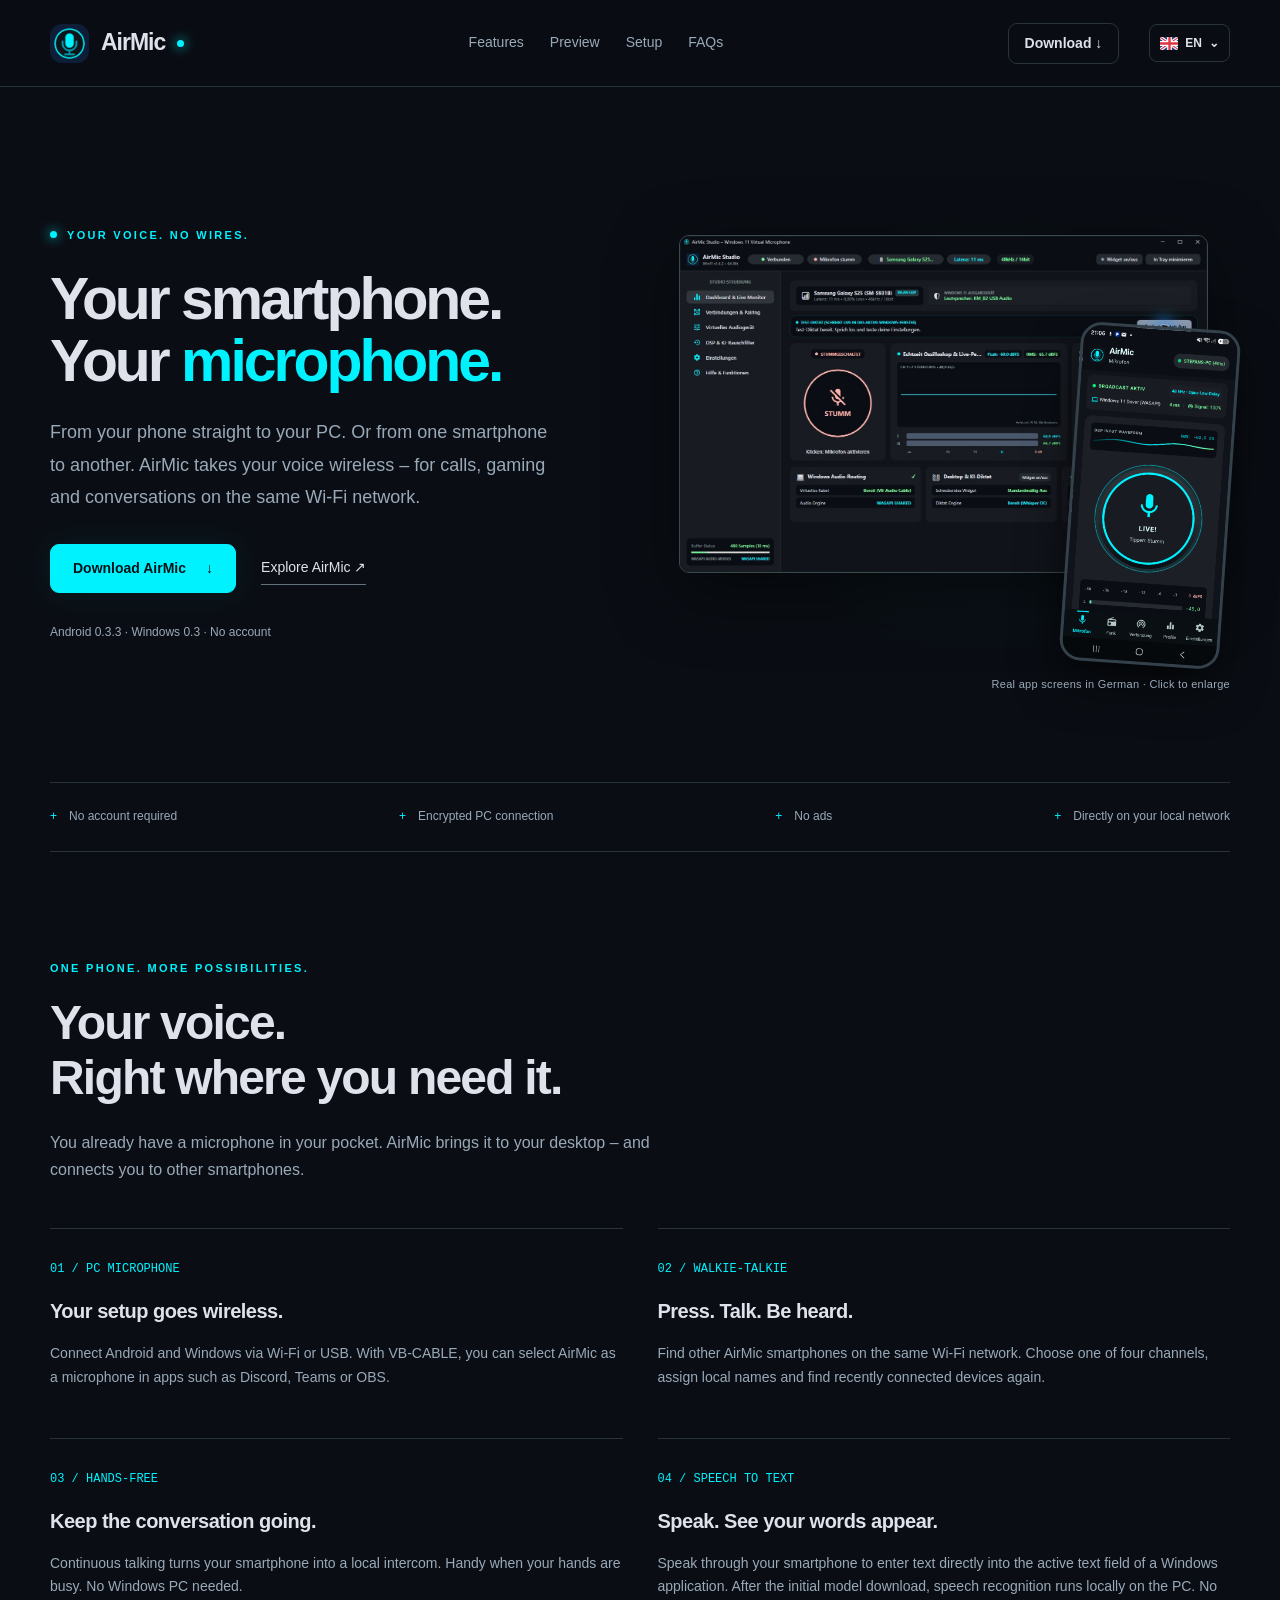
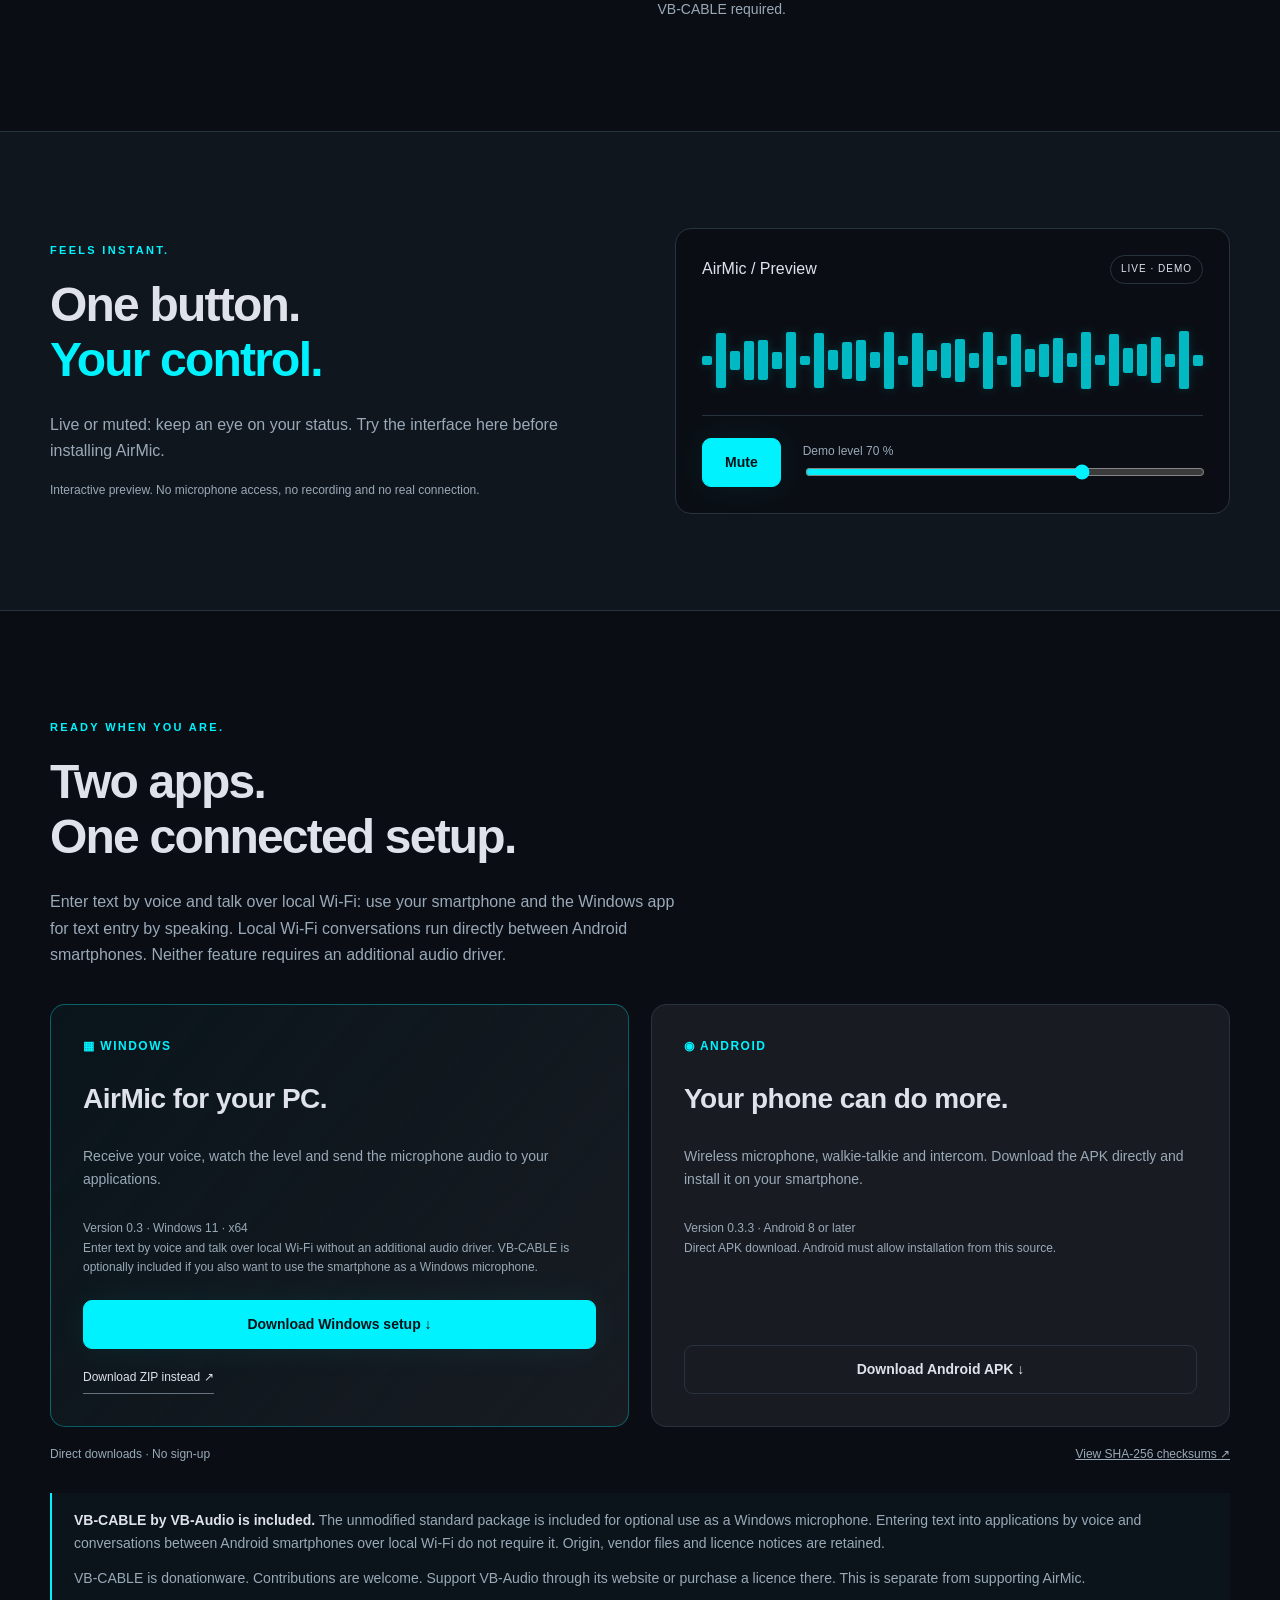
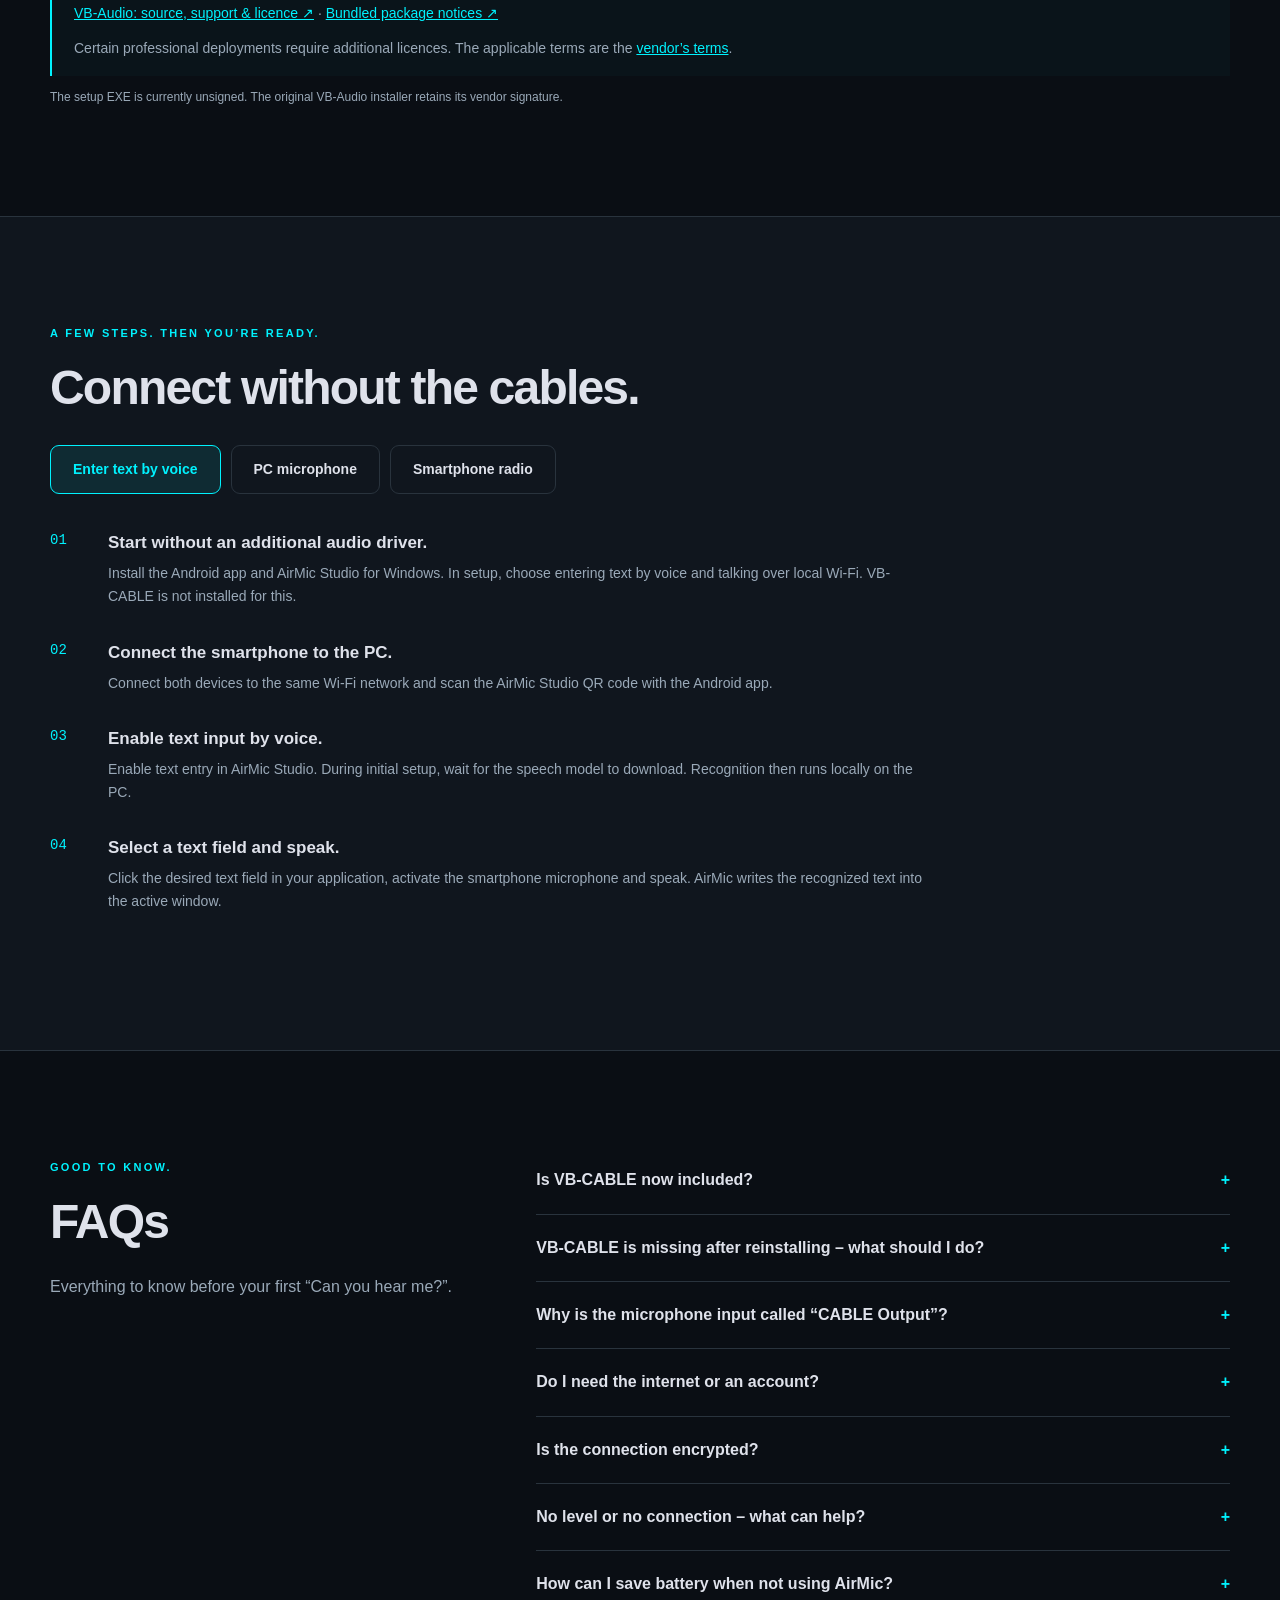
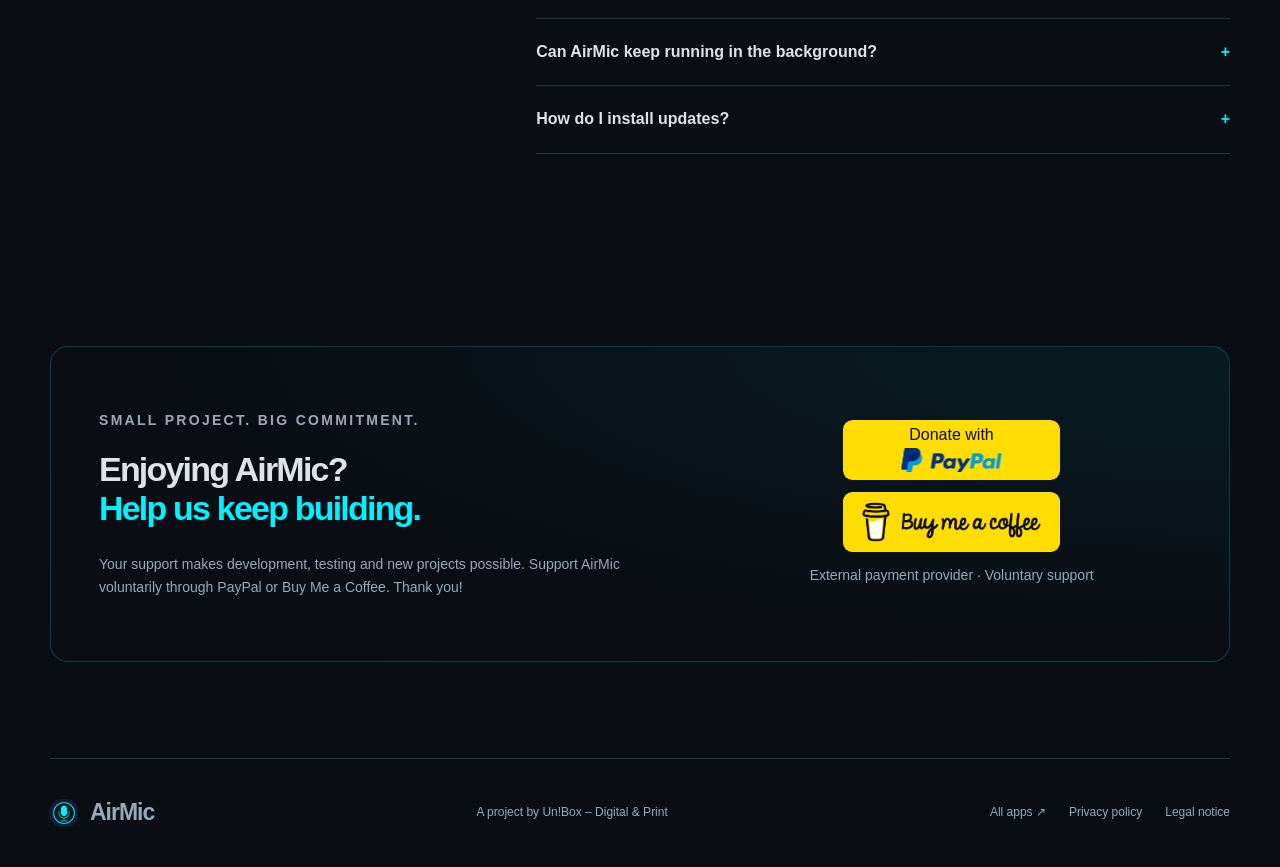
==== commit ce349a25: "Explain speech-to-text and Wi-Fi use cases with opt-in VB-CABLE setup" ====
--- a/index.html
+++ b/index.html
@@ -1,13 +1,13 @@
 <!doctype html>
-<html lang="de"><head><meta charset="utf-8"><meta name="viewport" content="width=device-width,initial-scale=1"><title>AirMic – Dein Smartphone. Dein Mikrofon.</title><meta name="description" content="Nutze dein Android-Smartphone als kabelloses Windows-Mikrofon oder als Walkie-Talkie. AirMic für Windows und Android herunterladen, verbinden und lossprechen."><meta name="theme-color" content="#0a0e14"><meta property="og:title" content="AirMic – Dein Smartphone. Dein Mikrofon."><meta property="og:description" content="Kabelloses PC-Mikrofon. Walkie-Talkie. Freisprechen. Entdecke AirMic für Android und Windows."><meta property="og:image" content="https://unbox-digital-printing.github.io/airmic/assets/airmic-logo.png"><meta property="og:type" content="website"><meta property="og:url" content="https://unbox-digital-printing.github.io/airmic/"><link rel="canonical" href="https://unbox-digital-printing.github.io/airmic/"><link rel="icon" href="assets/airmic-logo.png"><link rel="stylesheet" href="styles.css?v=20261116j"><script src="translations.js?v=9" defer></script><script src="i18n.js?v=2" defer></script><script defer src="app.js?v=4"></script></head><body>
+<html lang="de"><head><meta charset="utf-8"><meta name="viewport" content="width=device-width,initial-scale=1"><title>AirMic – Dein Smartphone. Dein Mikrofon.</title><meta name="description" content="Nutze dein Android-Smartphone als kabelloses Windows-Mikrofon oder als Walkie-Talkie. AirMic für Windows und Android herunterladen, verbinden und lossprechen."><meta name="theme-color" content="#0a0e14"><meta property="og:title" content="AirMic – Dein Smartphone. Dein Mikrofon."><meta property="og:description" content="Kabelloses PC-Mikrofon. Walkie-Talkie. Freisprechen. Entdecke AirMic für Android und Windows."><meta property="og:image" content="https://unbox-digital-printing.github.io/airmic/assets/airmic-logo.png"><meta property="og:type" content="website"><meta property="og:url" content="https://unbox-digital-printing.github.io/airmic/"><link rel="canonical" href="https://unbox-digital-printing.github.io/airmic/"><link rel="icon" href="assets/airmic-logo.png"><link rel="stylesheet" href="styles.css?v=20261116k"><script src="translations.js?v=10" defer></script><script src="i18n.js?v=2" defer></script><script defer src="app.js?v=4"></script></head><body>
 <a class="skip" href="#main">Zum Inhalt</a>
 <header><nav class="wrap" aria-label="Hauptnavigation"><a class="brand" href="#"><img src="assets/airmic-logo.png" width="39" height="39" alt="">AirMic<span class="dot" aria-hidden="true"></span></a><div class="links"><a href="#funktionen">Funktionen</a><a href="#vorschau">Vorschau</a><a href="#installation">Einrichtung</a><a href="#faq">FAQs</a></div><a class="button small" href="#download">Download ↓</a><details class="language-menu" data-no-i18n><summary aria-label="Sprache wählen / Choose language"><img id="language-flag" src="assets/flags/de.svg" width="18" height="13" alt=""><span id="language-code">DE</span><span aria-hidden="true">⌄</span></summary><div class="language-options"><button type="button" data-language="de" lang="de" aria-pressed="true"><img src="assets/flags/de.svg" width="20" height="14" alt="">Deutsch<span>DE</span></button><button type="button" data-language="en" lang="en" aria-pressed="false"><img src="assets/flags/en.svg" width="20" height="14" alt="">English<span>EN</span></button><button type="button" data-language="fr" lang="fr" aria-pressed="false"><img src="assets/flags/fr.svg" width="20" height="14" alt="">Français<span>FR</span></button><button type="button" data-language="es" lang="es" aria-pressed="false"><img src="assets/flags/es.svg" width="20" height="14" alt="">Español<span>ES</span></button></div></details></nav></header>
 <main id="main"><section class="hero wrap"><div><p class="eyebrow"><span class="dot"></span> DEINE STIMME. OHNE KABEL.</p><h1>Dein Smartphone.<br>Dein <em>Mikrofon.</em></h1><p class="lead">Vom Handy direkt auf den PC. Oder von Smartphone zu Smartphone. AirMic macht deine Stimme kabellos – für Calls, Gaming und Gespräche im gleichen WLAN.</p><div class="actions"><a class="button primary" href="#download">AirMic herunterladen <span>↓</span></a><a class="text-link" href="#vorschau">AirMic erleben ↗</a></div><p class="fine">Android 0.3.3 · Windows 0.3 · Ohne Konto</p></div><div class="studio real-studio" aria-label="Echte Screenshots aus AirMic für Windows und Android"><a class="real-desktop" href="assets/windows-dashboard.jpg" target="_blank" rel="noopener noreferrer" aria-label="Windows-Screenshot vergrößern"><img src="assets/windows-dashboard.jpg" width="1366" height="873" alt="Original-Screenshot der Startseite von AirMic Studio für Windows"></a><a class="real-phone" href="assets/android-app.png" target="_blank" rel="noopener noreferrer" aria-label="Android-Screenshot vergrößern"><img src="assets/android-app.png" width="1080" height="2340" alt="Original-Screenshot der AirMic-Android-App im Mikrofonmodus"></a><p class="real-caption">Echte App-Ansichten auf Deutsch · Zum Vergrößern anklicken</p></div></section>
 <div class="wrap trust"><span>Kein Benutzerkonto</span><span>PC-Verbindung verschlüsselt</span><span>Keine Werbung</span><span>Direkt im lokalen Netzwerk</span></div>
-<section class="content wrap" id="funktionen"><p class="eyebrow">EIN HANDY. MEHR MÖGLICHKEITEN.</p><h2>Deine Stimme.<br>Genau da, wo du sie brauchst.</h2><p class="section-intro">Ein Mikrofon hast du schon in der Tasche. AirMic bringt es auf deinen Desktop – und verbindet dich mit anderen Smartphones.</p><div class="grid3"><article class="feature"><span class="num">01 / PC-MIKROFON</span><h3>Dein Setup wird kabellos.</h3><p>Verbinde Android und Windows per WLAN oder USB. Mit VB-CABLE lässt sich AirMic als Mikrofon in Anwendungen wie Discord, Teams oder OBS auswählen.</p></article><article class="feature"><span class="num">02 / WALKIE-TALKIE</span><h3>Drücken. Sprechen. Ankommen.</h3><p>Finde andere AirMic-Smartphones im selben WLAN. Wähle einen von vier Kanälen, vergib lokale Namen und finde kürzlich verbundene Geräte wieder.</p></article><article class="feature"><span class="num">03 / FREISPRECHEN</span><h3>Im Gespräch bleiben.</h3><p>Mit Dauersprechen wird aus dem Smartphone ein lokales Intercom. Praktisch, wenn die Hände gerade beschäftigt sind. Dafür brauchst du keinen Windows-PC.</p></article></div></section>
+<section class="content wrap" id="funktionen"><p class="eyebrow">EIN HANDY. MEHR MÖGLICHKEITEN.</p><h2>Deine Stimme.<br>Genau da, wo du sie brauchst.</h2><p class="section-intro">Ein Mikrofon hast du schon in der Tasche. AirMic bringt es auf deinen Desktop – und verbindet dich mit anderen Smartphones.</p><div class="grid3"><article class="feature"><span class="num">01 / PC-MIKROFON</span><h3>Dein Setup wird kabellos.</h3><p>Verbinde Android und Windows per WLAN oder USB. Mit VB-CABLE lässt sich AirMic als Mikrofon in Anwendungen wie Discord, Teams oder OBS auswählen.</p></article><article class="feature"><span class="num">02 / WALKIE-TALKIE</span><h3>Drücken. Sprechen. Ankommen.</h3><p>Finde andere AirMic-Smartphones im selben WLAN. Wähle einen von vier Kanälen, vergib lokale Namen und finde kürzlich verbundene Geräte wieder.</p></article><article class="feature"><span class="num">03 / FREISPRECHEN</span><h3>Im Gespräch bleiben.</h3><p>Mit Dauersprechen wird aus dem Smartphone ein lokales Intercom. Praktisch, wenn die Hände gerade beschäftigt sind. Dafür brauchst du keinen Windows-PC.</p></article><article class="feature"><span class="num">04 / TEXT PER SPRACHE</span><h3>Sprich. Der Text erscheint.</h3><p>Sprich mit dem Smartphone und gib Text direkt in das aktive Textfeld einer Windows-Anwendung ein. Die Spracherkennung läuft nach dem ersten Modell-Download lokal auf dem PC. Dafür brauchst du kein VB-CABLE.</p></article></div></section>
 <section class="content preview-section" id="vorschau"><div class="wrap preview-layout"><div><p class="eyebrow">FÜHLT SICH DIREKT AN.</p><h2>Ein Button.<br><em>Deine Kontrolle.</em></h2><p class="section-intro">Live oder stumm: Behalte den Status im Blick. Probiere hier die Darstellung aus, bevor du AirMic installierst.</p><p class="fine">Interaktive Vorschau. Kein Mikrofonzugriff, keine Aufnahme und keine echte Verbindung.</p></div><div class="demo" id="demo"><div class="demo-head"><span>AirMic / Vorschau</span><span class="pill" id="demo-state" role="status">LIVE · DEMO</span></div><div class="wave" data-wave aria-hidden="true"></div><div class="demo-control"><button class="button primary" type="button" id="mute" aria-pressed="false">Stummschalten</button><label for="gain">Demo-Pegel <output id="gain-value">70 %</output><input id="gain" type="range" min="0" max="100" value="70"></label></div></div></div></section>
-<section class="content wrap" id="download"><p class="eyebrow">BEREIT, WENN DU ES BIST.</p><h2>Zwei Apps.<br>Ein verbundenes Setup.</h2><p class="section-intro">Für das PC-Mikrofon installierst du AirMic auf beiden Geräten. Für Walkie-Talkie und Freisprechen genügt die Android-App auf den beteiligten Smartphones.</p><div class="downloads"><article class="card highlight"><span class="platform">▦ WINDOWS</span><h3>AirMic für deinen PC.</h3><p>Deine Stimme empfangen, den Pegel im Blick behalten und das Mikrofon an deine Anwendungen weitergeben.</p><p class="fine">Version 0.3 · Windows 11 · x64<br>Setup mit .NET-Laufzeit und unverändertem VB-CABLE-Paket. Kein separater Treiber-Download nötig.</p><a class="button primary" href="downloads/AirMic-Setup.exe?v=4-083ffb42" download>Windows-Setup herunterladen ↓</a><a class="text-link zip-alternative" href="downloads/AirMic-Windows.zip?v=4-2f2e8211" download>ZIP als Alternative herunterladen ↗</a></article><article class="card"><span class="platform">◉ ANDROID</span><h3>Dein Handy kann mehr.</h3><p>Kabelloses Mikrofon, Walkie-Talkie und Intercom. Lade die APK direkt herunter und installiere sie auf deinem Smartphone.</p><p class="fine">Version 0.3.3 · Android 8 oder neuer<br>Direkter APK-Download. Die Installation aus dieser Quelle muss in Android erlaubt werden.</p><a class="button" href="downloads/AirMic.apk?v=6-612ca876" download>Android-APK herunterladen ↓</a></article></div><div class="download-meta"><span>Direkte Downloads · Keine Anmeldung</span><a href="downloads/SHA256SUMS.txt">SHA-256-Prüfsummen ansehen ↗</a></div><div class="notice" id="vbcable"><strong>VB-CABLE von VB-Audio ist enthalten.</strong> Wir liefern das unveränderte Standardpaket mit. Herkunft, Herstellerdateien und Lizenzhinweise bleiben erhalten.<p>VB-CABLE ist Donationware. Beiträge sind willkommen. Unterstütze VB-Audio über die Herstellerseite oder erwirb dort eine Lizenz. Das ist unabhängig von einer Unterstützung für AirMic.</p><p><a href="https://vb-audio.com/Cable/" target="_blank" rel="noopener noreferrer">VB-Audio: Herkunft, Unterstützung & Lizenz ↗</a> · <a href="downloads/VB-CABLE-HINWEISE.txt">Hinweise zum mitgelieferten Paket ↗</a></p><p>Bei bestimmten professionellen Verteilungen sind zusätzliche Lizenzen erforderlich. Es gelten die <a href="https://vb-audio.com/Services/licensing.htm" target="_blank" rel="noopener noreferrer">Herstellerbedingungen</a>.</p></div><p class="fine">Die Setup-EXE ist derzeit nicht digital signiert. Der Original-VB-Audio-Installer behält seine Herstellersignatur.</p></section>
-<section class="content preview-section" id="installation"><div class="wrap"><p class="eyebrow">WENIGE SCHRITTE. DANN GEHT’S LOS.</p><h2>Verbinden statt verkabeln.</h2><div class="tabs" role="tablist" aria-label="Einrichtung wählen"><button class="button tab" id="pc-tab" role="tab" aria-selected="true" aria-controls="pc-steps" tabindex="0">PC-Mikrofon</button><button class="button tab" id="radio-tab" role="tab" aria-selected="false" aria-controls="radio-steps" tabindex="-1">Smartphone-Funk</button></div><div id="pc-steps" role="tabpanel" aria-labelledby="pc-tab"><ol class="steps"><li><strong>AirMic-Setup.exe ausführen.</strong>APK auf Android installieren. Unter Windows die Setup-EXE starten und die Administratorabfrage bestätigen. Standardpfad für alle Benutzer: C:\Program Files\AirMic. Die .NET-Laufzeit ist enthalten. Alternativ die Windows-ZIP vollständig entpacken.</li><li><strong>VB-CABLE bei Bedarf einrichten.</strong>Fehlt der Treiber, bietet das Setup den unveränderten VB-Audio-Installer an. Bestätige dessen Administratorabfrage und folge dem Original-Installer. Danach Windows neu starten. Ein erkannter vorhandener Treiber wird nicht automatisch neu installiert.</li><li><strong>QR-Code scannen und verbinden.</strong>AirMic.Windows.exe starten. Beide Geräte ins gleiche vertrauenswürdige WLAN bringen. In der Android-App den QR-Code der Windows-App scannen; Kamera- und Mikrofonberechtigung erlauben. AirMic in der Windows-Firewall nur für dein privates Netzwerk freigeben.</li><li><strong>Das richtige Mikrofon auswählen.</strong>AirMic gibt Audio an „CABLE Input“ aus. In Discord, Teams oder deiner Zielanwendung „CABLE Output“ als Mikrofon wählen. Deine Lautsprecher bleiben dein normales Wiedergabegerät.</li></ol><p class="fine">In der ZIP: third-party/VB-CABLE/original/VBCABLE_Setup_x64.exe als Administrator ausführen. Bei einer AirMic-Deinstallation bleibt der installierte Treiber erhalten, da andere Apps ihn ebenfalls verwenden können.</p></div><div id="radio-steps" role="tabpanel" aria-labelledby="radio-tab" hidden><ol class="steps"><li><strong>AirMic auf den Smartphones installieren.</strong>Jedes beteiligte Gerät benötigt die Android-App und Mikrofonzugriff.</li><li><strong>Gemeinsames WLAN und gleichen Kanal wählen.</strong>Den Funkbereich öffnen, denselben Kanal einstellen und die lokale Suche nutzen. Gastnetzwerke mit Geräte-Isolation verhindern die Verbindung.</li><li><strong>Drücken oder freisprechen.</strong>Für Walkie-Talkie die Sprechtaste halten. Für längere Gespräche Dauersprechen aktivieren. Gefundene Smartphones lassen sich lokal umbenennen.</li></ol><div class="notice">Smartphone-Funk ist ein offener lokaler WLAN-Modus ohne Gruppenverschlüsselung. Verwende ihn nur in einem vertrauenswürdigen Netzwerk.</div></div></div></section>
-<section class="content wrap" id="faq"><div class="faq-grid"><div><p class="eyebrow">GUT ZU WISSEN.</p><h2>FAQs</h2><p class="section-intro">Alles Wichtige vor dem ersten „Hörst du mich?“.</p></div><div><details><summary>Ist VB-CABLE jetzt enthalten?</summary><p>Ja. Windows-Setup und Windows-ZIP enthalten das unveränderte Standard-VB-CABLE-Paket von VB-Audio. Die EXE führt bei Bedarf zum Original-Installer; in der ZIP liegt er unter third-party/VB-CABLE/original. VB-CABLE ist Donationware. Unterstütze VB-Audio über die Herstellerseite oder erwirb dort eine Lizenz. Für Smartphone-Funk ist der Treiber nicht nötig.</p></details><details><summary>VB-CABLE fehlt nach Neuinstallation – was tun?</summary><p>Nach dem Entfernen von VB-CABLE Windows zuerst neu starten. Dann den Original-VB-Audio-Installer aus dem AirMic-Startmenü öffnen, den Treiber installieren und erneut neu starten. Danach müssen CABLE Input (Wiedergabe) und CABLE Output (Aufnahme) verfügbar sein. Das AirMic-Diktat verarbeitet Smartphone-Audio direkt; für ein Mikrofon in Discord, Teams oder OBS ist dagegen CABLE Output nötig. AirMic selbst zu deinstallieren entfernt den gemeinsam nutzbaren Treiber nicht.</p></details><details><summary>Warum heißt der Mikrofoneingang „CABLE Output“?</summary><p>AirMic spielt die empfangene Stimme in den virtuellen Eingang „CABLE Input“. VB-CABLE stellt diese Stimme auf der anderen Seite als Aufnahmegerät „CABLE Output“ bereit. Diesen Ausgang wählst du in deiner Gesprächs- oder Aufnahme-App als Mikrofon.</p></details><details><summary>Brauche ich Internet oder ein Konto?</summary><p>Für die lokale Verbindung brauchst du kein Konto und keinen Cloud-Audiodienst. Die Downloads benötigen Internet. Wenn du die optionale lokale Diktierfunktion nutzt, muss ihr Sprachmodell zunächst heruntergeladen werden. Die Erkennung läuft danach lokal auf dem PC.</p></details><details><summary>Ist die Verbindung verschlüsselt?</summary><p>Die gekoppelte Verbindung zwischen Android und Windows nutzt authentifizierte Verschlüsselung mit AES-256-GCM. Der QR-Code enthält die Kopplungsdaten und sollte privat bleiben. Smartphone-Funk ist davon getrennt: Er läuft offen im lokalen WLAN und bietet keine Gruppenverschlüsselung.</p></details><details><summary>Kein Pegel oder keine Verbindung – was hilft?</summary><p>Prüfe Mikrofon- und Kameraberechtigung, dass beide Geräte im gleichen WLAN sind und dass die Windows-Firewall AirMic im privaten Netzwerk zulässt. Ein Gast-WLAN kann Geräte voneinander isolieren. Starte beide Apps neu und kopple sie erneut per QR-Code. Prüfe danach die Auswahl von CABLE Input und CABLE Output.</p></details><details><summary>Wie spare ich Akku bei Nichtbenutzung?</summary><p>Ab Android-Version 0.3.1 pausieren im stummen PC-Mikrofonmodus Aufnahme, DSP und Audioübertragung. CPU- und WLAN-Hochleistungssperren werden dafür freigegeben. Die Steuerverbindung bleibt für die Wiederaufnahme bestehen. Aktive Funkbereitschaft ist weiterhin echter Empfang und benötigt Energie. Wenn du AirMic nicht brauchst, beende den jeweiligen Modus über die Benachrichtigung.</p></details><details><summary>Kann AirMic im Hintergrund weiterlaufen?</summary><p>Aktiviere die Hintergrundoption in der Android-App. Je nach Smartphone musst du zusätzlich die Akkuoptimierung für AirMic anpassen. Ein sichtbarer Vordergrunddienst zeigt an, wenn die App weiter aktiv ist.</p></details><details><summary>Wie installiere ich Updates?</summary><p>Lade die neue APK herunter und installiere sie über die vorhandene App. Die Paketkennung ist com.unbox_digital_print.airmic. Falls eine alte Ausgabe eine andere Paketkennung nutzt, handelt es sich für Android um eine separate App. Unter Windows die App beenden und die neue ZIP in einen eigenen Ordner entpacken.</p></details></div></div></section>
+<section class="content wrap" id="download"><p class="eyebrow">BEREIT, WENN DU ES BIST.</p><h2>Zwei Apps.<br>Ein verbundenes Setup.</h2><p class="section-intro">Texte einsprechen und im WLAN kommunizieren: Verwende Smartphone und Windows-App für Texteingabe per Sprache. Gespräche im lokalen WLAN laufen direkt zwischen Android-Smartphones. Beide Funktionen benötigen keinen zusätzlichen Audiotreiber.</p><div class="downloads"><article class="card highlight"><span class="platform">▦ WINDOWS</span><h3>AirMic für deinen PC.</h3><p>Deine Stimme empfangen, den Pegel im Blick behalten und das Mikrofon an deine Anwendungen weitergeben.</p><p class="fine">Version 0.3 · Windows 11 · x64<br>Texte einsprechen und im WLAN kommunizieren: ohne zusätzlichen Audiotreiber. VB-CABLE ist optional enthalten, wenn du das Smartphone zusätzlich als Windows-Mikrofon nutzen möchtest.</p><a class="button primary" href="downloads/AirMic-Setup.exe?v=5-8a42c103" download>Windows-Setup herunterladen ↓</a><a class="text-link zip-alternative" href="downloads/AirMic-Windows.zip?v=5-e717be33" download>ZIP als Alternative herunterladen ↗</a></article><article class="card"><span class="platform">◉ ANDROID</span><h3>Dein Handy kann mehr.</h3><p>Kabelloses Mikrofon, Walkie-Talkie und Intercom. Lade die APK direkt herunter und installiere sie auf deinem Smartphone.</p><p class="fine">Version 0.3.3 · Android 8 oder neuer<br>Direkter APK-Download. Die Installation aus dieser Quelle muss in Android erlaubt werden.</p><a class="button" href="downloads/AirMic.apk?v=6-612ca876" download>Android-APK herunterladen ↓</a></article></div><div class="download-meta"><span>Direkte Downloads · Keine Anmeldung</span><a href="downloads/SHA256SUMS.txt">SHA-256-Prüfsummen ansehen ↗</a></div><div class="notice" id="vbcable"><strong>VB-CABLE von VB-Audio ist enthalten.</strong> Das unveränderte Standardpaket ist für die optionale Nutzung als Windows-Mikrofon enthalten. Zum Einsprechen von Text in Anwendungen und für Gespräche zwischen Android-Smartphones im lokalen WLAN brauchst du es nicht. Herkunft, Herstellerdateien und Lizenzhinweise bleiben erhalten.<p>VB-CABLE ist Donationware. Beiträge sind willkommen. Unterstütze VB-Audio über die Herstellerseite oder erwirb dort eine Lizenz. Das ist unabhängig von einer Unterstützung für AirMic.</p><p><a href="https://vb-audio.com/Cable/" target="_blank" rel="noopener noreferrer">VB-Audio: Herkunft, Unterstützung & Lizenz ↗</a> · <a href="downloads/VB-CABLE-HINWEISE.txt">Hinweise zum mitgelieferten Paket ↗</a></p><p>Bei bestimmten professionellen Verteilungen sind zusätzliche Lizenzen erforderlich. Es gelten die <a href="https://vb-audio.com/Services/licensing.htm" target="_blank" rel="noopener noreferrer">Herstellerbedingungen</a>.</p></div><p class="fine">Die Setup-EXE ist derzeit nicht digital signiert. Der Original-VB-Audio-Installer behält seine Herstellersignatur.</p></section>
+<section class="content preview-section" id="installation"><div class="wrap"><p class="eyebrow">WENIGE SCHRITTE. DANN GEHT’S LOS.</p><h2>Verbinden statt verkabeln.</h2><div class="tabs" role="tablist" aria-label="Einrichtung wählen"><button class="button tab" id="text-tab" role="tab" aria-selected="true" aria-controls="text-steps" tabindex="0">Texte einsprechen</button><button class="button tab" id="pc-tab" role="tab" aria-selected="false" aria-controls="pc-steps" tabindex="-1">PC-Mikrofon</button><button class="button tab" id="radio-tab" role="tab" aria-selected="false" aria-controls="radio-steps" tabindex="-1">Smartphone-Funk</button></div><div id="text-steps" role="tabpanel" aria-labelledby="text-tab"><ol class="steps"><li><strong>Ohne zusätzlichen Audiotreiber starten.</strong>Installiere die Android-App und AirMic Studio für Windows. Wähle im Setup „Texte einsprechen und im WLAN kommunizieren“. VB-CABLE wird dafür nicht installiert.</li><li><strong>Smartphone mit dem PC verbinden.</strong>Bringe beide Geräte ins gleiche WLAN und scanne in der Android-App den QR-Code aus AirMic Studio.</li><li><strong>Texteingabe per Sprache aktivieren.</strong>Aktiviere „Texteingabe“ in AirMic Studio und warte bei der ersten Einrichtung auf den Download des Sprachmodells. Die Erkennung läuft anschließend lokal auf dem PC.</li><li><strong>Textfeld auswählen und sprechen.</strong>Klicke in das gewünschte Textfeld deiner Anwendung, aktiviere das Smartphone-Mikrofon und sprich. AirMic schreibt den erkannten Text in das aktive Fenster.</li></ol></div><div id="pc-steps" role="tabpanel" aria-labelledby="pc-tab" hidden><ol class="steps"><li><strong>AirMic-Setup.exe ausführen.</strong>APK auf Android installieren. Unter Windows die Setup-EXE starten und die Administratorabfrage bestätigen. Standardpfad für alle Benutzer: C:\Program Files\AirMic. Die .NET-Laufzeit ist enthalten. Alternativ die Windows-ZIP vollständig entpacken.</li><li><strong>VB-CABLE bei Bedarf einrichten.</strong>Wähle im Setup „Texte einsprechen und im WLAN kommunizieren“ oder „Zusätzlich als Windows-Mikrofon nutzen“. Nur die zweite Auswahl bietet bei Bedarf den Original-VB-CABLE-Installer an. Dafür sind Administratorrechte und anschließend ein Windows-Neustart nötig. Ein funktionsfähiges CABLE-Gerätepaar wird weiterverwendet. Eine spätere Installation ist über das AirMic-Startmenü möglich.</li><li><strong>QR-Code scannen und verbinden.</strong>AirMic.Windows.exe starten. Beide Geräte ins gleiche vertrauenswürdige WLAN bringen. In der Android-App den QR-Code der Windows-App scannen; Kamera- und Mikrofonberechtigung erlauben. AirMic in der Windows-Firewall nur für dein privates Netzwerk freigeben.</li><li><strong>Das richtige Mikrofon auswählen.</strong>AirMic gibt Audio an „CABLE Input“ aus. In Discord, Teams oder deiner Zielanwendung „CABLE Output“ als Mikrofon wählen. Deine Lautsprecher bleiben dein normales Wiedergabegerät.</li></ol><p class="fine">In der ZIP: third-party/VB-CABLE/original/VBCABLE_Setup_x64.exe als Administrator ausführen. Bei einer AirMic-Deinstallation bleibt der installierte Treiber erhalten, da andere Apps ihn ebenfalls verwenden können.</p></div><div id="radio-steps" role="tabpanel" aria-labelledby="radio-tab" hidden><ol class="steps"><li><strong>AirMic auf den Smartphones installieren.</strong>Jedes beteiligte Gerät benötigt die Android-App und Mikrofonzugriff.</li><li><strong>Gemeinsames WLAN und gleichen Kanal wählen.</strong>Den Funkbereich öffnen, denselben Kanal einstellen und die lokale Suche nutzen. Gastnetzwerke mit Geräte-Isolation verhindern die Verbindung.</li><li><strong>Drücken oder freisprechen.</strong>Für Walkie-Talkie die Sprechtaste halten. Für längere Gespräche Dauersprechen aktivieren. Gefundene Smartphones lassen sich lokal umbenennen.</li></ol><div class="notice">Smartphone-Funk ist ein offener lokaler WLAN-Modus ohne Gruppenverschlüsselung. Verwende ihn nur in einem vertrauenswürdigen Netzwerk.</div></div></div></section>
+<section class="content wrap" id="faq"><div class="faq-grid"><div><p class="eyebrow">GUT ZU WISSEN.</p><h2>FAQs</h2><p class="section-intro">Alles Wichtige vor dem ersten „Hörst du mich?“.</p></div><div><details><summary>Ist VB-CABLE jetzt enthalten?</summary><p>Ja, als optionales Zusatzpaket für das Smartphone als Windows-Mikrofon. Zum Einsprechen von Text in Anwendungen und für Gespräche zwischen Android-Smartphones brauchst du VB-CABLE nicht. Das Setup startet den Original-Installer nur nach entsprechender Auswahl und wenn kein funktionsfähiges CABLE-Gerätepaar verfügbar ist. VB-CABLE ist Donationware von VB-Audio; Herkunft und Lizenzhinweise bleiben erhalten.</p></details><details><summary>VB-CABLE fehlt nach Neuinstallation – was tun?</summary><p>Wenn du das zusätzliche Windows-Mikrofon nutzen möchtest: Nach dem Entfernen von VB-CABLE Windows zuerst neu starten. Dann den Original-VB-Audio-Installer aus dem AirMic-Startmenü öffnen, den Treiber installieren und erneut neu starten. Danach müssen CABLE Input (Wiedergabe) und CABLE Output (Aufnahme) verfügbar sein. Die Texteingabe per Sprache verarbeitet Smartphone-Audio direkt; für ein Mikrofon in Discord, Teams oder OBS ist dagegen CABLE Output nötig. AirMic selbst zu deinstallieren entfernt den gemeinsam nutzbaren Treiber nicht.</p></details><details><summary>Warum heißt der Mikrofoneingang „CABLE Output“?</summary><p>AirMic spielt die empfangene Stimme in den virtuellen Eingang „CABLE Input“. VB-CABLE stellt diese Stimme auf der anderen Seite als Aufnahmegerät „CABLE Output“ bereit. Diesen Ausgang wählst du in deiner Gesprächs- oder Aufnahme-App als Mikrofon.</p></details><details><summary>Brauche ich Internet oder ein Konto?</summary><p>Für die lokale Verbindung brauchst du kein Konto und keinen Cloud-Audiodienst. Die Downloads benötigen Internet. Wenn du die lokale Texteingabe per Sprache nutzt, muss ihr Sprachmodell zunächst heruntergeladen werden. Die Erkennung läuft danach lokal auf dem PC.</p></details><details><summary>Ist die Verbindung verschlüsselt?</summary><p>Die gekoppelte Verbindung zwischen Android und Windows nutzt authentifizierte Verschlüsselung mit AES-256-GCM. Der QR-Code enthält die Kopplungsdaten und sollte privat bleiben. Smartphone-Funk ist davon getrennt: Er läuft offen im lokalen WLAN und bietet keine Gruppenverschlüsselung.</p></details><details><summary>Kein Pegel oder keine Verbindung – was hilft?</summary><p>Prüfe Mikrofon- und Kameraberechtigung, dass beide Geräte im gleichen WLAN sind und dass die Windows-Firewall AirMic im privaten Netzwerk zulässt. Ein Gast-WLAN kann Geräte voneinander isolieren. Starte beide Apps neu und kopple sie erneut per QR-Code. Prüfe danach die Auswahl von CABLE Input und CABLE Output.</p></details><details><summary>Wie spare ich Akku bei Nichtbenutzung?</summary><p>Ab Android-Version 0.3.1 pausieren im stummen PC-Mikrofonmodus Aufnahme, DSP und Audioübertragung. CPU- und WLAN-Hochleistungssperren werden dafür freigegeben. Die Steuerverbindung bleibt für die Wiederaufnahme bestehen. Aktive Funkbereitschaft ist weiterhin echter Empfang und benötigt Energie. Wenn du AirMic nicht brauchst, beende den jeweiligen Modus über die Benachrichtigung.</p></details><details><summary>Kann AirMic im Hintergrund weiterlaufen?</summary><p>Aktiviere die Hintergrundoption in der Android-App. Je nach Smartphone musst du zusätzlich die Akkuoptimierung für AirMic anpassen. Ein sichtbarer Vordergrunddienst zeigt an, wenn die App weiter aktiv ist.</p></details><details><summary>Wie installiere ich Updates?</summary><p>Lade die neue APK herunter und installiere sie über die vorhandene App. Die Paketkennung ist com.unbox_digital_print.airmic. Falls eine alte Ausgabe eine andere Paketkennung nutzt, handelt es sich für Android um eine separate App. Unter Windows die App beenden und die neue ZIP in einen eigenen Ordner entpacken.</p></details></div></div></section>
 <section class="wrap content" id="unterstuetzen"><div class="support"><div><p class="eyebrow">KLEINES PROJEKT. VIEL HERZBLUT.</p><h2>AirMic gefällt dir?<br><em>Hilf beim Weiterbauen.</em></h2><p>Deine Unterstützung ermöglicht Entwicklung, Tests und neue Projekte. Unterstütze AirMic freiwillig über PayPal oder Buy Me a Coffee. Danke!</p></div><div class="support-actions"><button type="button" class="button" data-support="paypal" disabled>Mit PayPal unterstützen ↗</button><button type="button" class="button" data-support="buyMeACoffee" disabled>Einen Kaffee spendieren ↗</button><p class="fine" id="support-status">Noch nicht aktiviert · Aktuell keine Zahlungen möglich</p></div></div></section></main>
 <footer class="wrap footer"><a class="brand" href="#"><img src="assets/airmic-logo.png" width="28" height="28" alt="">AirMic</a><span>Ein Projekt von Un!Box – Digital & Print</span><div class="footer-links"><a href="https://unbox-digital-printing.github.io/apps/">Alle Apps ↗</a><a href="privacy.html">Datenschutzerklärung</a><a href="impressum.html">Impressum</a></div></footer></body></html>
--- a/styles.css
+++ b/styles.css
@@ -42,3 +42,7 @@
 .bmc-button{display:inline-flex;align-items:center;justify-content:center;width:217px;height:60px;max-width:100%;border-radius:9px;overflow:hidden}.bmc-button img{display:block;width:100%;height:100%}.bmc-button:hover{filter:brightness(1.08)}
 
 .support-actions{display:flex;flex-direction:column;align-items:center;text-align:center}.support-actions #support-status{align-self:stretch;margin-bottom:0}
+
+@media(min-width:701px){.grid3{grid-template-columns:repeat(2,minmax(0,1fr))}}
+
+.tabs{flex-wrap:wrap}
